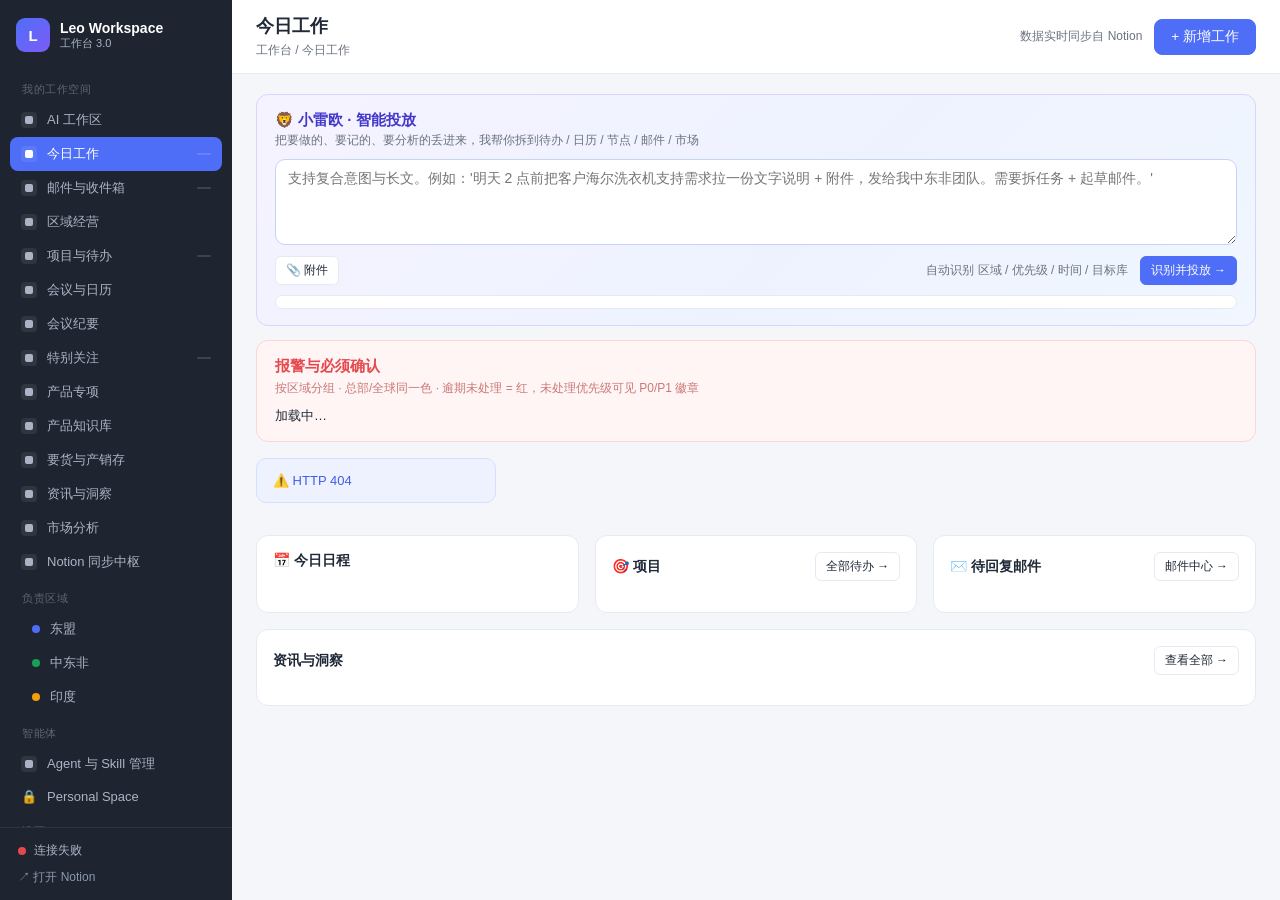
==== index.html @ 158cc1c0 "snapshot 2026-09-16 10:03" ====
<!DOCTYPE html>
<html lang="zh-CN">
<head>
  <meta charset="UTF-8">
  <meta name="viewport" content="width=device-width, initial-scale=1.0, viewport-fit=cover">
  <title>Leo 工作台</title>
  <meta name="theme-color" content="#1e2530">
  <meta name="apple-mobile-web-app-capable" content="yes">
  <meta name="apple-mobile-web-app-status-bar-style" content="black-translucent">
  <meta name="apple-mobile-web-app-title" content="Leo 工作台">
  <link rel="manifest" href="manifest.json">
  <link rel="apple-touch-icon" href="icon-192.png">
  <link rel="stylesheet" href="style.css?v=e16a4c7f">
</head>
<body>
  <aside class="sidebar">
    <div class="brand">
      <div class="brand-logo">L</div>
      <div class="brand-text">Leo Workspace<span>工作台 3.0</span></div>
    </div>

    <nav class="nav" id="nav">
      <div class="nav-group">我的工作空间</div>
      <button class="nav-item" data-view="ai"><span class="nav-ico ico-ai"></span>AI 工作区</button>
      <button class="nav-item active" data-view="today"><span class="nav-ico ico-today"></span>今日工作<span class="nav-badge" id="badge-today"></span></button>
      <button class="nav-item" data-view="mail"><span class="nav-ico ico-mail"></span>邮件与收件箱<span class="nav-badge" id="badge-mail"></span></button>
      <button class="nav-item" data-view="regional"><span class="nav-ico ico-region"></span>区域经营</button>
      <button class="nav-item" data-view="projects"><span class="nav-ico ico-project"></span>项目与待办<span class="nav-badge" id="badge-tasks"></span></button>
      <button class="nav-item" data-view="meetings"><span class="nav-ico ico-calendar"></span>会议与日历</button>
      <button class="nav-item" data-view="meeting-notes"><span class="nav-ico ico-notes"></span>会议纪要</button>
      <button class="nav-item" data-view="key-attention"><span class="nav-ico ico-attention"></span>特别关注<span class="nav-badge" id="badge-key-attention"></span></button>
      <button class="nav-item" data-view="product-initiatives"><span class="nav-ico ico-product"></span>产品专项</button>
      <button class="nav-item" data-view="product-knowledge"><span class="nav-ico ico-knowledge"></span>产品知识库</button>
      <button class="nav-item" data-view="inventory"><span class="nav-ico ico-inventory"></span>要货与产销存</button>
      <button class="nav-item" data-view="insights"><span class="nav-ico ico-insight"></span>资讯与洞察</button>
      <button class="nav-item" data-view="market"><span class="nav-ico ico-market"></span>市场分析</button>
      <button class="nav-item" data-view="sync"><span class="nav-ico ico-sync"></span>Notion 同步中枢</button>

      <div class="nav-group">负责区域</div>
      <button class="nav-item sub" data-view="regional" data-region="东盟"><span class="nav-dot dot-asean"></span>东盟</button>
      <button class="nav-item sub" data-view="regional" data-region="中东非"><span class="nav-dot dot-mea"></span>中东非</button>
      <button class="nav-item sub" data-view="regional" data-region="印度"><span class="nav-dot dot-india"></span>印度</button>

      <div class="nav-group">智能体</div>
      <button class="nav-item" data-view="skills"><span class="nav-ico ico-agent"></span>Agent 与 Skill 管理</button>

      <button class="nav-item personal-nav personal-gate" data-view="personal" data-section="__gate__">
        <span class="nav-ico">🔒</span><span class="gate-label">Personal Space</span>
      </button>
      <div id="personal-nav-list" hidden>
        <button class="nav-item personal-nav" data-view="personal" data-section="finance"><span class="nav-ico ico-p"></span>财务状况</button>
        <button class="nav-item personal-nav" data-view="personal" data-section="stocks"><span class="nav-ico ico-p"></span>股票<span class="nav-badge" id="badge-personal-stocks"></span></button>
        <button class="nav-item personal-nav" data-view="personal" data-section="career"><span class="nav-ico ico-p"></span>工作评估</button>
        <button class="nav-item personal-nav" data-view="personal" data-section="reading"><span class="nav-ico ico-p"></span>阅读</button>
        <button class="nav-item personal-nav" data-view="personal" data-section="health"><span class="nav-ico ico-p"></span>健康</button>
        <button class="nav-item personal-nav" data-view="personal" data-section="growth"><span class="nav-ico ico-p"></span>个人提升</button>
      </div>

      <div class="nav-group">设置</div>
      <button class="nav-item" data-view="settings"><span class="nav-ico ico-settings"></span>入口与偏好设置</button>
    </nav>

    <div class="sidebar-footer">
      <div class="conn-status" id="conn-status"><span class="dot"></span><span class="conn-text">检测连接…</span></div>
      <div class="footer-link" id="open-notion">↗ 打开 Notion</div>
    </div>
  </aside>
  <div class="nav-backdrop" id="nav-backdrop"></div>

  <main class="main">
    <header class="topbar">
      <button class="mobile-nav-btn" id="mobile-nav-btn" aria-label="菜单">&#9776;</button>
      <div class="topbar-left">
        <div class="topbar-title" id="view-title">今日工作</div>
        <div class="breadcrumbs" id="breadcrumbs">工作台 / 今日工作</div>
      </div>
      <div class="topbar-actions">
        <span class="sync-hint" id="sync-hint">数据实时同步自 Notion</span>
        <button class="btn btn-primary" id="btn-new" onclick="newWork()">+ 新增工作</button>
      </div>
    </header>

    <section class="content" id="content">
      <!-- AI 工作区 -->
      <div class="view" id="view-ai" hidden>
        <div class="ai-mode-tabs">
          <button class="ai-mode-tab active" id="tab-ai-chat" onclick="setAiMode('chat')">💬 对话问答</button>
          <button class="ai-mode-tab" id="tab-ai-report" onclick="setAiMode('report')">📄 报告生成</button>
        </div>

        <!-- 对话模式 -->
        <div id="ai-chat-panel">
          <div class="ai-chat card">
            <div class="ai-chat-log" id="ai-chat-log">
              <div class="chat-msg bot"><div class="chat-bubble">我是小雷欧 🦁 直接问我问题，比如：<br>· 今天的日程是什么？<br>· 泰国8月完成了多少？<br>· 中东非最近有什么要关注的？</div></div>
            </div>
            <div class="ai-chat-input">
              <input id="ai-chat-text" type="text" placeholder="问点什么…（回车发送）" onkeydown="if(event.key==='Enter')sendChat()">
              <button class="btn btn-primary" id="btn-send-chat" onclick="sendChat()">发送</button>
            </div>
          </div>
        </div>

        <!-- 报告模式（原表单） -->
        <div id="ai-report-panel" hidden>
        <div class="banner banner-ai">
          <strong>告诉 Leo 经营助理，你要完成什么</strong>
          <div class="sub">上传资料、执行分析、生成汇报，并把结论变成下一步工作。</div>
        </div>
        <div class="ai-workspace">
          <div class="ai-form card">
            <div class="form-row">
              <label>任务需求</label>
              <textarea id="ai-prompt" rows="4" placeholder="例如：生成本周周报；按国家整理进展、风险和下周计划；或上传资料并说明分析要求。"></textarea>
            </div>
            <div class="form-row-inline">
              <div class="form-row">
                <label>执行流程 / 自动匹配 Skill</label>
                <select id="ai-skill"><option value="">自动匹配 Skill</option></select>
              </div>
              <div class="form-row">
                <label>给谁看</label>
                <select id="ai-audience">
                  <option value="完整分析">完整分析</option>
                  <option value="领导">给领导看 · 简洁结论</option>
                  <option value="团队">给团队看 · 执行清单</option>
                </select>
              </div>
            </div>
            <div class="form-row-inline">
              <div class="form-row">
                <label>报告周期 / 项目范围</label>
                <input id="ai-scope" type="text" placeholder="如：东盟 / 中东非 / 印度 / 全球">
              </div>
              <div class="form-row">
                <label>时间周期</label>
                <select id="ai-period">
                  <option value="本周">本周</option>
                  <option value="本月">本月</option>
                  <option value="本季度">本季度</option>
                  <option value="2026年">2026年</option>
                </select>
              </div>
            </div>
            <div class="form-row">
              <label>本次附件（可选；模型服务将读取所选文件）</label>
              <div class="file-box" id="ai-attachments">
                <input type="file" id="ai-file" multiple hidden onchange="onAiFiles(this)">
                <button class="btn btn-sm" onclick="document.getElementById('ai-file').click()">+ 上传资料</button>
                <span class="file-list" id="ai-file-list"></span>
              </div>
            </div>
            <div class="form-row" style="text-align:right">
              <button class="btn btn-primary" id="btn-run-ai" onclick="runAi()">开始执行 →</button>
            </div>
          </div>
          <div class="ai-result card" id="ai-result" hidden>
            <div class="card-head"><h3>执行结果</h3><button class="btn btn-sm" onclick="saveAiResult()">保存到 Notion</button></div>
            <div class="markdown" id="ai-result-body"></div>
          </div>
        </div>
        <div class="card">
          <div class="card-head"><h3>执行记录</h3></div>
          <div id="ai-records"></div>
        </div>
        </div><!-- /ai-report-panel -->
      </div>

      <!-- 今日工作 -->
      <div class="view" id="view-today" hidden>
        <!-- 顶部常驻 AI 投料区 -->
        <div class="intake-hero card" id="intake-hero">
          <div class="intake-hero-head">
            <div class="intake-hero-title">🦁 小雷欧 · 智能投放</div>
            <div class="intake-hero-sub">把要做的、要记的、要分析的丢进来，我帮你拆到待办 / 日历 / 节点 / 邮件 / 市场</div>
          </div>
          <textarea id="intake-hero-text" rows="4" placeholder="支持复合意图与长文。例如：'明天 2 点前把客户海尔洗衣机支持需求拉一份文字说明 + 附件，发给我中东非团队。需要拆任务 + 起草邮件。'" oninput="autoresizeIntake(this)"></textarea>
          <div class="intake-hero-bar">
            <div class="intake-hero-files">
              <input type="file" id="intake-hero-file" multiple hidden onchange="onIntakeFiles(this)">
              <button class="btn btn-sm" onclick="document.getElementById('intake-hero-file').click()">📎 附件</button>
              <span class="file-list" id="intake-hero-filelist"></span>
            </div>
            <div class="intake-hero-actions">
              <span class="intake-hero-hint" id="intake-hero-hint">自动识别 区域 / 优先级 / 时间 / 目标库</span>
              <button class="btn btn-primary btn-sm" id="intake-hero-submit" type="button" onclick="submitIntakeHero()">识别并投放 →</button>
            </div>
          </div>
          <div class="task-parse-preview" id="intake-hero-preview"></div>
        </div>

        <div class="asean-alert-card" id="today-asean-alert" hidden>
          <div class="asean-alert-head">
            <h3>🌏 东盟项目 · 该关注了</h3>
            <button class="btn btn-sm" onclick="switchView('projects'); setTimeout(()=>{ const el=document.querySelector('.asean-inline'); if(el) el.scrollIntoView({behavior:'smooth',block:'start'}); }, 500)">查看全部 →</button>
          </div>
          <div class="asean-alert-sub" id="today-asean-alert-sub"></div>
          <div class="asean-alert-body" id="today-asean-alert-body"></div>
        </div>

        <div class="alarm-card" id="today-alarm">
          <div class="alarm-title">报警与必须确认</div>
          <div class="alarm-sub">按区域分组 · 总部/全球同一色 · 逾期未处理 = 红，未处理优先级可见 P0/P1 徽章</div>
          <div class="alarm-body" id="alarm-body">加载中…</div>
        </div>
        <div class="summary-grid" id="today-stats"></div>

        <!-- 今日工作：卡片式三列模块 -->
        <div class="today-modules">
          <!-- 左：今日日程 -->
          <div class="card today-col today-col-schedule">
            <div class="card-head">
              <h3>📅 今日日程</h3>
              <span class="today-col-sub" id="today-agenda-source"></span>
            </div>
            <div class="today-col-date" id="today-agenda-date"></div>
            <div id="today-schedule"></div>
          </div>

          <!-- 中：项目 -->
          <div class="card today-col today-col-project">
            <div class="card-head">
              <h3>🎯 项目</h3>
              <button class="btn btn-sm" onclick="switchView('projects')">全部待办 →</button>
            </div>
            <div id="today-project"></div>
          </div>

          <!-- 右：邮件 -->
          <div class="card today-col today-col-mail">
            <div class="card-head">
              <h3>✉️ 待回复邮件</h3>
              <button class="btn btn-sm" onclick="switchView('mail')">邮件中心 →</button>
            </div>
            <div class="today-col-sub" id="today-mail-meta"></div>
            <div id="today-mail"></div>
          </div>
        </div>

        <div class="card">
          <div class="card-head"><h3>资讯与洞察</h3><button class="btn btn-sm" onclick="switchView('insights')">查看全部 →</button></div>
          <div class="insight-grid" id="today-insights"></div>
        </div>
      </div>

      <!-- 邮件情报中心 -->
      <div class="view" id="view-mail" hidden>
        <div class="intel-toolbar">
          <div>
            <h3>邮件情报中心</h3>
            <div class="intel-meta" id="intel-meta">按你的分类体系提炼关键邮件：领导关注 · 待办 · 草拟回复 · 经营透视 · 区域动态 · 会议待办</div>
          </div>
          <div class="intel-actions">
            <button class="btn btn-sm" id="btn-raw-mail" onclick="toggleRawMail()">查看原始邮件</button>
            <button class="btn btn-primary btn-sm" id="btn-gen-intel" onclick="generateIntel()">生成情报</button>
          </div>
        </div>

        <div id="intel-content"></div>

        <!-- 原始邮件（默认隐藏，用于钻取） -->
        <div class="mail-layout hidden" id="mail-raw">
          <div class="mail-sidebar card">
            <div class="card-head"><h3>文件夹</h3><button class="btn btn-sm" onclick="loadMailFolders()">刷新</button></div>
            <div class="mail-folders" id="mail-folders">加载中…</div>
          </div>
          <div class="mail-main">
            <div class="card">
              <div class="card-head">
                <h3 id="mail-list-title">邮件列表</h3>
                <div class="mail-search"><input id="mail-search" type="text" placeholder="搜索邮件主题 / 发件人" onkeydown="if(event.key==='Enter')searchMail()"><button class="btn btn-sm" onclick="searchMail()">搜索</button></div>
              </div>
              <div id="mail-list"></div>
            </div>
          </div>
        </div>
        <div class="modal-mask hidden" id="mail-modal" onclick="if(event.target===this)closeMailModal()">
          <div class="modal modal-wide" onclick="event.stopPropagation()">
            <div class="modal-head"><div class="modal-title" id="mail-modal-title">邮件详情</div><button class="modal-close" onclick="closeMailModal()">×</button></div>
            <div class="modal-body" id="mail-modal-body"></div>
          </div>
        </div>
      </div>

      <!-- 区域经营 -->
      <div class="view" id="view-regional" hidden>
        <div class="banner">经营结果 → 重点项目（含节点）→ 待办：先看结果，再看事。</div>
        <div class="region-tabs" id="region-tabs"></div>
        <div class="summary-grid" id="region-stats"></div>
        <div class="card">
          <div class="card-head"><h3>重点项目</h3><span class="intel-meta">P0/P1/项目类型 · 逾期自动标红</span></div>
          <div id="region-projects"></div>
        </div>
        <div class="dashboard-row">
          <div class="card flex-1">
            <div class="card-head"><h3>其他待办</h3></div>
            <div id="region-todos"></div>
          </div>
          <div class="card flex-1">
            <div class="card-head"><h3>经营数据明细</h3></div>
            <div id="region-metrics-detail"></div>
          </div>
        </div>
      </div>

      <!-- 东盟项目进度（已并入「项目与待办」，保留容器仅供兼容，导航不再暴露） -->
      <div class="view" id="view-asean" hidden></div>

      <!-- 项目与待办 -->
      <div class="view" id="view-projects" hidden>
        <div class="filters" id="filters-tasks"></div>
        <div class="task-toolbar">
          <div class="task-stats" id="task-stats"></div>
          <div class="task-toolbar-btns">
            <button class="btn btn-primary btn-sm" onclick="switchView('today'); setTimeout(()=>{ const t=document.getElementById('intake-hero-text'); if(t){ t.focus(); t.scrollIntoView({behavior:'smooth',block:'center'}); } }, 60)">📥 智能投放</button>
            <button class="btn btn-sm" onclick="openTaskParse()">＋ 智能拆解待办</button>
            <button class="btn btn-sm" onclick="openMilestoneParse()">＋ 智能拆解节点</button>
            <button class="btn btn-sm" onclick="openCreateTasks()">＋ 新建待办</button>
          </div>
        </div>
        <div class="task-section-label">🌐 全球 · 运营中心基础事务（按状态）</div>
        <div class="task-card-grid" id="task-global-grid"></div>
        <div class="task-section-label">区域 · 待办清单 + 项目节点</div>
        <div class="task-region-list" id="task-region-list"></div>

        <!-- 东盟项目进度（并入本页）：项目 → 国家 → 进展 -->
        <div class="task-section-label">🌊 东盟大区 · 项目进度（按项目 → 国家 → 进展）</div>
        <div class="asean-inline" id="asean-inline">
          <div class="asean-inline-stats" id="asean-inline-stats"></div>
          <div id="asean-inline-body"></div>
        </div>

        <div class="empty" id="empty-tasks" hidden>暂无数据</div>
      </div>

      <!-- 会议与日历 -->
      <div class="view" id="view-meetings" hidden>
        <div class="cal-col">
          <div class="cal-col-head">
            <div class="cal-col-title"><span class="cal-col-ico">🗓️</span>日程</div>
            <div class="cal-col-sub">日程与会议 · 按日期排列</div>
            <button class="cal-add-btn" data-add-type="schedule" type="button">＋ 新增</button>
          </div>
          <div id="meetings-list"></div>
        </div>
      </div>

      <!-- 会议纪要 -->
      <div class="view" id="view-meeting-notes" hidden>
        <div class="notes-layout">
          <aside class="notes-side">
            <div class="notes-side-title">筛选</div>
            <div class="notes-side-group">
              <div class="notes-side-label">区域</div>
              <button class="notes-chip active" data-filter-region="all" type="button">全部</button>
              <button class="notes-chip" data-filter-region="东盟" type="button">东盟</button>
              <button class="notes-chip" data-filter-region="中东非" type="button">中东非</button>
              <button class="notes-chip" data-filter-region="印度" type="button">印度</button>
              <button class="notes-chip" data-filter-region="全球" type="button">全球</button>
            </div>
            <div class="notes-side-group">
              <div class="notes-side-label">状态</div>
              <button class="notes-chip active" data-filter-status="all" type="button">全部</button>
              <button class="notes-chip" data-filter-status="待跟进" type="button">待跟进</button>
              <button class="notes-chip" data-filter-status="进行中" type="button">进行中</button>
              <button class="notes-chip" data-filter-status="已闭环" type="button">已闭环</button>
            </div>
            <div class="notes-side-tip">
              <div class="notes-side-tip-title">怎么录入</div>
              <div class="notes-side-tip-body">跟小雷欧说一句，例如："把刚才跟海信的会议总结一下，写进会议纪要库"。</div>
              <a class="notes-side-link" id="meeting-notes-notion-side" target="_blank" rel="noreferrer">打开 Notion 库 ↗</a>
            </div>
          </aside>
          <div class="notes-main">
            <div class="notes-header">
              <div class="notes-header-title">会议纪要 · Word 式长文 + 关键决策</div>
              <a class="notes-header-link" id="meeting-notes-notion" target="_blank" rel="noreferrer">打开 Notion ↗</a>
            </div>
            <!-- 会议素材投放箱：文字 / 图片 / 附件 → 自动拆出待办 -->
            <div class="mn-intake card" id="mn-intake">
              <div class="mn-intake-head">
                <div class="mn-intake-title">📥 会议素材投放箱</div>
                <div class="mn-intake-sub">把会议文字、图片、附件丢进来，自动拆成待办 → 同步写进「项目与待办」</div>
              </div>
              <textarea id="mn-text" rows="4" placeholder="把会议纪要/聊天记录/邮件正文粘进来，或直接点下面按钮加图片和附件…"></textarea>
              <div class="mn-drop" id="mn-drop">
                <input type="file" id="mn-file" multiple hidden onchange="onMnFiles(this)">
                <input type="file" id="mn-img" accept="image/*" multiple hidden onchange="onMnFiles(this)">
                <button class="btn btn-sm" type="button" onclick="document.getElementById('mn-file').click()">📎 加附件</button>
                <button class="btn btn-sm" type="button" onclick="document.getElementById('mn-img').click()">🖼 加图片</button>
                <span class="file-list" id="mn-filelist"></span>
                <span class="mn-intake-hint" id="mn-hint">支持文字 / 图片 / 附件混合投放，自动拆分待办</span>
              </div>
              <div class="mn-intake-bar">
                <input type="text" id="mn-title" placeholder="会议主题（可选，会自动识别）" />
                <button class="btn btn-primary btn-sm" id="mn-submit" type="button" onclick="submitMnIntake()">拆解并落库 →</button>
              </div>
              <div class="task-parse-preview" id="mn-preview"></div>
            </div>

            <div class="notes-meta-bar"><span id="meeting-notes-count">0</span> 条记录</div>
            <div id="meeting-notes-list" class="notes-list"></div>
          </div>
        </div>
      </div>

      <!-- 特别关注 -->
      <div class="view" id="view-key-attention" hidden>
        <div class="notes-layout">
          <aside class="notes-side">
            <div class="notes-side-title">筛选</div>
            <div class="notes-side-group">
              <div class="notes-side-label">状态</div>
              <button class="notes-chip active" data-ka-filter-status="all" type="button">全部</button>
              <button class="notes-chip" data-ka-filter-status="待决策" type="button">待决策</button>
              <button class="notes-chip" data-ka-filter-status="跟进中" type="button">跟进中</button>
              <button class="notes-chip" data-ka-filter-status="已闭环" type="button">已闭环</button>
            </div>
            <div class="notes-side-group">
              <div class="notes-side-label">来源</div>
              <button class="notes-chip active" data-ka-filter-source="all" type="button">全部</button>
              <button class="notes-chip" data-ka-filter-source="大领导" type="button">大领导</button>
              <button class="notes-chip" data-ka-filter-source="总部" type="button">总部</button>
              <button class="notes-chip" data-ka-filter-source="客户" type="button">客户</button>
            </div>
            <div class="notes-side-tip">
              <div class="notes-side-tip-title">怎么录入</div>
              <div class="notes-side-tip-body">大领导邮件、关键结论、待决策事项。跟小雷欧说"这个要特别关注"。</div>
              <a class="notes-side-link" id="key-attention-notion-side" target="_blank" rel="noreferrer">打开 Notion 库 ↗</a>
            </div>
          </aside>
          <div class="notes-main">
            <div class="notes-header">
              <div class="notes-header-title">特别关注 · 重要结论 + 指示</div>
              <a class="notes-header-link" id="key-attention-notion" target="_blank" rel="noreferrer">打开 Notion ↗</a>
            </div>
            <div class="notes-meta-bar"><span id="key-attention-count">0</span> 条记录</div>
            <div id="key-attention-list" class="notes-list"></div>
          </div>
        </div>
      </div>

      <!-- 产品专项 -->
      <div class="view" id="view-product-initiatives" hidden>
        <div class="notes-layout">
          <aside class="notes-side">
            <div class="notes-side-title">筛选</div>
            <div class="notes-side-group">
              <div class="notes-side-label">区域</div>
              <button class="notes-chip active" data-pi-filter-region="all" type="button">全部</button>
              <button class="notes-chip" data-pi-filter-region="东盟" type="button">东盟</button>
              <button class="notes-chip" data-pi-filter-region="中东非" type="button">中东非</button>
              <button class="notes-chip" data-pi-filter-region="印度" type="button">印度</button>
              <button class="notes-chip" data-pi-filter-region="全球" type="button">全球</button>
            </div>
            <div class="notes-side-group">
              <div class="notes-side-label">状态</div>
              <button class="notes-chip active" data-pi-filter-status="all" type="button">全部</button>
              <button class="notes-chip" data-pi-filter-status="待跟进" type="button">待跟进</button>
              <button class="notes-chip" data-pi-filter-status="进行中" type="button">进行中</button>
              <button class="notes-chip" data-pi-filter-status="已闭环" type="button">已闭环</button>
            </div>
            <div class="notes-side-tip">
              <div class="notes-side-tip-title">怎么录入</div>
              <div class="notes-side-tip-body">产品议题、结论、Owner、Deadline 落到这里。</div>
              <a class="notes-side-link" id="product-initiatives-notion-side" target="_blank" rel="noreferrer">打开 Notion 库 ↗</a>
            </div>
          </aside>
          <div class="notes-main">
            <div class="notes-header">
              <div class="notes-header-title">产品专项 · 议题 + 结论 + 跟进</div>
              <a class="notes-header-link" id="product-initiatives-notion" target="_blank" rel="noreferrer">打开 Notion ↗</a>
            </div>
            <div class="notes-meta-bar"><span id="product-initiatives-count">0</span> 条记录</div>
            <div id="product-initiatives-list" class="notes-list"></div>
          </div>
        </div>
      </div>

      <!-- 产品知识库 -->
      <div class="view" id="view-product-knowledge" hidden>
        <div class="notes-layout">
          <aside class="notes-side">
            <div class="notes-side-title">筛选</div>
            <div class="notes-side-group">
              <div class="notes-side-label">品类</div>
              <button class="notes-chip active" data-pk-filter-cat="all" type="button">全部</button>
              <button class="notes-chip" data-pk-filter-cat="洗衣机" type="button">洗衣机</button>
              <button class="notes-chip" data-pk-filter-cat="干衣机" type="button">干衣机</button>
              <button class="notes-chip" data-pk-filter-cat="洗烘一体" type="button">洗烘一体</button>
              <button class="notes-chip" data-pk-filter-cat="其他" type="button">其他</button>
            </div>
            <div class="notes-side-tip">
              <div class="notes-side-tip-title">怎么录入</div>
              <div class="notes-side-tip-body">产品知识点、亮点、参数、对比。跟小雷欧说"把 XXX 记进产品知识库"。</div>
              <a class="notes-side-link" id="product-knowledge-notion-side" target="_blank" rel="noreferrer">打开 Notion 库 ↗</a>
            </div>
          </aside>
          <div class="notes-main">
            <div class="notes-header">
              <div class="notes-header-title">产品知识库 · 知识点 + 资料</div>
              <a class="notes-header-link" id="product-knowledge-notion" target="_blank" rel="noreferrer">打开 Notion ↗</a>
            </div>
            <div class="notes-meta-bar"><span id="product-knowledge-count">0</span> 条记录</div>
            <div id="product-knowledge-list" class="notes-list"></div>
          </div>
        </div>
      </div>

      <!-- 项目待办：智能拆解 弹层 -->
      <div class="cal-modal" id="task-parse-modal" hidden>
        <div class="cal-modal-mask" data-task-close></div>
        <div class="cal-modal-box cal-modal-box-wide">
          <div class="cal-modal-head">
            <div class="cal-modal-title">智能拆解 · 写入待办</div>
            <button class="cal-modal-x" data-task-close type="button">✕</button>
          </div>
          <div class="cal-form">
            <div class="cal-quick">
              <textarea id="task-parse-text" rows="5" placeholder="贴一段话或项目进展，我会自动拆解成待办并识别优先级、区域、截止日期。例如：

中东非150万领导版PPT下周三前要出，P0紧急；东盟要货数据口径今天锁定；印度渠道库存盘点本周完成"></textarea>
              <div class="cal-quick-hint" id="task-parse-hint">支持用 换行 / 分号 / 句号 分隔多条；自动识别 东盟·中东非·印度·全球 和 紧急/重要/P0-P2/日期</div>
            </div>
            <div class="task-parse-preview" id="task-parse-preview"></div>
            <div class="cal-field-row" style="justify-content:flex-end">
              <button class="btn btn-sm" data-task-close type="button">取消</button>
              <button class="btn btn-primary btn-sm" id="task-parse-submit" type="button">写入 Notion ✓</button>
            </div>
            <div class="cal-quick-hint" id="task-parse-msg"></div>
          </div>
        </div>
      </div>

      <!-- 项目节点：智能拆解 弹层 -->
      <div class="cal-modal" id="milestone-parse-modal" hidden>
        <div class="cal-modal-mask" data-milestone-close></div>
        <div class="cal-modal-box cal-modal-box-wide">
          <div class="cal-modal-head">
            <div class="cal-modal-title">智能拆解 · 写入项目节点</div>
            <button class="cal-modal-x" data-milestone-close type="button">✕</button>
          </div>
          <div class="cal-form">
            <div class="cal-quick">
              <textarea id="milestone-parse-text" rows="6" placeholder="贴一段项目进展或节点描述，例如：

中东非150万领导版PPT：立项已完成，下次关键节点是9月20日PPT初稿评审，负责人Leo；东盟洗衣机印度渠道：立项中，下周完成渠道决策，9月25日交付截止；印度Q3预测更新：立项中，等待任总确认"></textarea>
              <div class="cal-quick-hint" id="milestone-parse-hint">识别：节点名、状态（立项中/进行中/节点达成/交付完成/搁置）、优先级、区域、负责人、关键日期、卡点</div>
            </div>
            <div class="task-parse-preview" id="milestone-parse-preview"></div>
            <div class="cal-field-row" style="justify-content:flex-end">
              <button class="btn btn-sm" data-milestone-close type="button">取消</button>
              <button class="btn btn-primary btn-sm" id="milestone-parse-submit" type="button">写入项目节点库 ✓</button>
            </div>
            <div class="cal-quick-hint" id="milestone-parse-msg"></div>
          </div>
        </div>
      </div>

      <!-- 智能投放：多目标复合投料 弹层 -->
      <div class="cal-modal" id="intake-modal" hidden>
        <div class="cal-modal-mask" data-intake-close></div>
        <div class="cal-modal-box cal-modal-box-wide">
          <div class="cal-modal-head">
            <div class="cal-modal-title">📥 智能投放 · 自动拆解到待办 / 日历 / 节点</div>
            <button class="cal-modal-x" data-intake-close type="button">✕</button>
          </div>
          <div class="cal-form">
            <div class="cal-quick">
              <textarea id="intake-text" rows="5" placeholder="贴一段话，AI 自动识别目标。支持复合意图：&#10;&#10;例如：提醒我明天下2:00 test，待办+日历&#10;例如：下周三前出中东非PPT P0&#10;例如：A项目下周一立项评审，节点"></textarea>
              <div class="cal-quick-hint" id="intake-hint">自动识别 区域 / 优先级 / 截止日期 / 目标库（待办、日历、节点、邮件、市场）。可一句多目标，如「待办+日历」。</div>
              <div class="intake-hero-files" style="margin-top:8px">
                <input type="file" id="intake-file" multiple hidden onchange="onIntakeFiles(this)">
                <button class="btn btn-sm" onclick="document.getElementById('intake-file').click()">📎 附件</button>
                <span class="file-list" id="intake-filelist"></span>
              </div>
            </div>
            <div class="task-parse-preview" id="intake-preview"></div>
            <div class="cal-field-row" style="justify-content:flex-end">
              <button class="btn btn-sm" data-intake-close type="button">取消</button>
              <button class="btn btn-primary btn-sm" id="intake-submit" type="button">确认落库 ✓</button>
            </div>
            <div class="cal-quick-hint" id="intake-msg"></div>
          </div>
        </div>
      </div>

      <!-- 东盟项目：手写备注弹窗 -->
      <div class="cal-modal" id="asean-note-modal" hidden>
        <div class="cal-modal-mask" onclick="closeAseanNote()"></div>
        <div class="cal-modal-box">
          <div class="cal-modal-head">
            <div class="cal-modal-title">✎ 项目备注</div>
            <button class="cal-modal-x" type="button" onclick="closeAseanNote()">✕</button>
          </div>
          <div class="cal-form">
            <div class="cal-quick">
              <div style="font-size:12px;color:var(--text-sub)">项目：<b id="asean-note-title" style="color:var(--text-1)"></b></div>
            </div>
            <label class="cal-field">
              <span class="cal-label">我的备注</span>
              <textarea id="asean-note-text" rows="5" placeholder="现场情况、客户反馈、待协调事项…（只存在本地，不动飞书源数据）"></textarea>
            </label>
            <div class="cal-form-foot">
              <button class="cal-cancel" type="button" onclick="closeAseanNote()">取消</button>
              <button class="cal-submit" type="button" onclick="saveAseanNote()">保存备注 ✓</button>
            </div>
            <div class="cal-form-msg" id="asean-note-msg"></div>
          </div>
        </div>
      </div>

      <!-- 新增日程/会议 弹层 -->
      <div class="cal-modal" id="cal-modal" hidden>
        <div class="cal-modal-mask" data-cal-close></div>
        <div class="cal-modal-box">
          <div class="cal-modal-head">
            <div class="cal-modal-title" id="cal-modal-title">新增日程</div>
            <button class="cal-modal-x" data-cal-close type="button">✕</button>
          </div>
          <div class="cal-form">
            <div class="cal-quick">
              <textarea id="cal-f-quick" rows="2" placeholder="一句话快记：例如「明天下午3点和东盟团队开沟通会，线上」—— 自动识别时间、地点，回车即可保存"></textarea>
              <div class="cal-quick-hint" id="cal-quick-hint"></div>
            </div>
            <label class="cal-field">
              <span class="cal-label">标题 <i>*</i></span>
              <input type="text" id="cal-f-title" placeholder="例如：健身 / 与东盟沟通会" />
            </label>
            <label class="cal-field">
              <span class="cal-label">类型</span>
              <div class="cal-seg" id="cal-f-kind">
                <button type="button" class="cal-seg-item" data-kind="timed">定时</button>
                <button type="button" class="cal-seg-item" data-kind="allday">全天</button>
              </div>
            </label>
            <div class="cal-field-row">
              <label class="cal-field">
                <span class="cal-label">日期</span>
                <input type="date" id="cal-f-date" />
              </label>
              <label class="cal-field cal-time-field">
                <span class="cal-label">时间</span>
                <input type="time" id="cal-f-time" />
              </label>
              <label class="cal-field cal-time-field">
                <span class="cal-label">结束</span>
                <input type="time" id="cal-f-endtime" />
              </label>
            </div>
            <label class="cal-field">
              <span class="cal-label">地点（可选）</span>
              <input type="text" id="cal-f-location" placeholder="例如：线上 / 3楼会议室" />
            </label>
            <label class="cal-field" id="cal-f-meet-wrap" hidden>
              <span class="cal-label">会议链接（可选）</span>
              <input type="text" id="cal-f-meet" placeholder="粘贴 zoom / 腾讯会议 链接" />
            </label>
            <label class="cal-field">
              <span class="cal-label">备注（可选）</span>
              <input type="text" id="cal-f-desc" placeholder="补充说明" />
            </label>
            <div class="cal-form-foot">
              <button class="cal-cancel" data-cal-close type="button">取消</button>
              <button class="cal-submit" id="cal-f-submit" type="button">保存到 Google & Notion</button>
            </div>
            <div class="cal-form-msg" id="cal-f-msg"></div>
          </div>
        </div>
      </div>

      <!-- 今日日程：会议纪要草稿框 -->
      <div class="cal-modal" id="note-modal" hidden>
        <div class="cal-modal-mask" data-note-close></div>
        <div class="cal-modal-box cal-modal-box-wide">
          <div class="cal-modal-head">
            <div class="cal-modal-title">📝 写这场会议的纪要</div>
            <button class="cal-modal-x" data-note-close type="button">✕</button>
          </div>
          <div class="cal-form">
            <div class="cal-quick" style="margin-bottom:10px">
              <div style="font-size:12px;color:var(--text-sub)">会议：<b id="note-f-title" style="color:var(--text-1)"></b></div>
              <div style="font-size:12px;color:var(--text-sub);margin-top:2px">日期：<span id="note-f-date"></span></div>
            </div>
            <label class="cal-field">
              <span class="cal-label">会议主题</span>
              <input type="text" id="note-f-theme" placeholder="一句话主题" />
            </label>
            <div class="cal-field-row">
              <label class="cal-field">
                <span class="cal-label">日期</span>
                <input type="date" id="note-f-date2" />
              </label>
              <label class="cal-field">
                <span class="cal-label">区域</span>
                <select id="note-f-region">
                  <option value="">-</option>
                  <option value="东盟">东盟</option>
                  <option value="中东非">中东非</option>
                  <option value="印度">印度</option>
                  <option value="全球">全球</option>
                </select>
              </label>
              <label class="cal-field">
                <span class="cal-label">状态</span>
                <select id="note-f-status">
                  <option value="待跟进">待跟进</option>
                  <option value="进行中" selected>进行中</option>
                  <option value="已闭环">已闭环</option>
                </select>
              </label>
            </div>
            <label class="cal-field">
              <span class="cal-label">参与人</span>
              <input type="text" id="note-f-participants" placeholder="用逗号分隔" />
            </label>
            <label class="cal-field">
              <span class="cal-label">总结（多段）</span>
              <textarea id="note-f-summary" rows="4" placeholder="Word 式长文：背景 / 主要讨论 / 决策逻辑 等"></textarea>
            </label>
            <label class="cal-field">
              <span class="cal-label">关键决策 / 结论（逐条）</span>
              <div id="note-f-concl-list"></div>
              <button class="btn btn-sm" id="note-f-add-concl" type="button" style="margin-top:6px">+ 加一条</button>
            </label>
            <label class="cal-field">
              <span class="cal-label">下一步</span>
              <input type="text" id="note-f-next" />
            </label>
            <div class="cal-form-foot">
              <button class="cal-cancel" data-note-close type="button">取消</button>
              <button class="cal-submit" id="note-f-submit" type="button">保存到会议纪要 ✓</button>
            </div>
            <div class="cal-form-msg" id="note-f-msg"></div>
          </div>
        </div>
      </div>

      <!-- 要货与产销存 -->
      <div class="view" id="view-inventory" hidden>
        <div class="summary-grid" id="inventory-stats"></div>
        <div class="filters" id="filters-inventory"></div>
        <div class="table-wrap"><table class="data-table" id="table-inventory"><thead></thead><tbody></tbody></table><div class="empty" id="empty-inventory" hidden>暂无数据，请导入 CSV/Excel。</div></div>
      </div>

      <!-- 资讯与洞察 -->
      <div class="view" id="view-insights" hidden>
        <div class="banner">资讯来自 Notion 快照（你的自动化汇聚），AI 透视给出关注点与行动建议。点击资讯可「转为跟进」。</div>
        <div class="insight-grid" id="insights-list"></div>
      </div>

      <!-- 市场分析（大区 → 点位/国家） -->
      <div class="view" id="view-market" hidden>
        <div class="banner">市场分析：选择大区（东盟 / 中东非…），再从下方点位进入具体国家/办事处档案。各国数据陆续接入中，数据源会标注（GfK / 欧睿 / 出口数据等）。</div>
        <div class="region-tabs" id="market-region-tabs"></div>
        <div class="market-slot-nav" id="market-slot-nav" hidden></div>
        <div class="market-countries" id="market-countries"></div>
        <div class="empty" id="market-empty" hidden>该大区暂无点位档案。市场数据接入后会自动出现。</div>
      </div>

      <!-- Notion 同步中枢 -->
      <div class="view" id="view-sync" hidden>
        <div class="dashboard-row">
          <div class="card flex-1">
            <div class="card-head"><h3>数据连接</h3></div>
            <div id="sync-connections"></div>
          </div>
          <div class="card flex-1">
            <div class="card-head"><h3>同步边界</h3></div>
            <div class="sync-rules">
              <p>任务、项目、会议记录、市场反馈和风险都写入统一待办；原始附件留在私有工作区。</p>
              <p>邮件只提供建议和草稿，不直接发送；Google Calendar 需单独授权。</p>
            </div>
          </div>
        </div>
        <div class="card">
          <div class="card-head"><h3>等待写回与冲突</h3></div>
          <div id="sync-conflicts" class="empty">当前没有同步冲突</div>
        </div>
      </div>

      <!-- Agent 与 Skill 管理 -->
      <div class="view" id="view-skills" hidden>
        <div class="dashboard-row">
          <div class="card flex-2">
            <div class="card-head"><h3>我的工作偏好与业务口径</h3><button class="btn btn-sm" onclick="openSkillForm()">+ 新建 Skill</button></div>
            <div id="skill-list"></div>
          </div>
          <div class="card flex-1" id="skill-form-card" hidden>
            <div class="card-head"><h3>新建 Skill</h3></div>
            <div class="form-row"><label>Skill 名称</label><input id="skill-name" type="text" placeholder="如：周报生成"></div>
            <div class="form-row"><label>触发词 / 调用命令</label><input id="skill-trigger" type="text" placeholder="如：/周报"></div>
            <div class="form-row"><label>规则与指令（Markdown）</label><textarea id="skill-body" rows="8" placeholder="# 角色&#10;你是 Leo 的经营助理...&#10;&#10;## 输出要求&#10;..."></textarea></div>
            <div class="form-row"><button class="btn btn-primary" onclick="saveSkill()">保存 Skill</button></div>
          </div>
          <div class="card flex-1" id="skill-detail-card" hidden>
            <div class="card-head"><h3 id="skill-detail-title">Skill 详情</h3><button class="btn btn-sm" onclick="closeSkillDetail()">关闭</button></div>
            <div id="skill-detail-body"></div>
          </div>
        </div>
      </div>

      <!-- 入口与偏好设置 -->
      <div class="view" id="view-settings" hidden>
        <div class="card" style="max-width:560px">
          <div class="card-head"><h3>访问与安全</h3></div>
          <div class="form-row"><label>访问密钥</label><input id="settings-key" type="password" placeholder="当前密钥已隐藏"></div>
          <div class="form-row"><button class="btn btn-primary" onclick="saveSettings()">保存密钥</button></div>
          <div class="form-row" style="margin-top:12px"><label>Notion Token</label><input type="text" value="已配置" disabled></div>
          <div class="form-row"><label>Graph Mail Token</label><input type="text" value="已配置" disabled></div>
        </div>
      </div>

      <!-- 汇总分析（原） -->
      <div class="view" id="view-summary" hidden>
        <div class="summary-grid" id="summary-grid"></div>
        <div class="chart-panel"><h3>区域 × 指标 分布</h3><div id="chart-box"></div></div>
      </div>

      <!-- 个人空间（二级密码） -->
      <div class="view" id="view-personal" hidden>
        <div class="personal-topbar">
          <div>
            <div class="view-subtitle" id="personal-view-subtitle">Personal Space</div>
            <div class="intel-meta">界面直连展示各板块数据（财务/股票…）· 点「去 Notion」看明细 · 切走自动锁定</div>
          </div>
          <div class="personal-actions">
            <span id="personal-lock-state" class="personal-lock-badge"></span>
            <button class="btn btn-sm" id="btn-personal-refresh" onclick="loadPersonalCurrent()">刷新</button>
            <button class="btn btn-sm" id="btn-personal-lock" onclick="personalLock()">🔒 锁定</button>
          </div>
        </div>

        <!-- LIFE Dashboard 直达（顶部） -->
        <a id="personal-dashboard-link" class="life-dash-card" href="#" target="_blank" rel="noopener" hidden>
          <div class="life-dash-ico">🦁</div>
          <div class="life-dash-text">
            <div class="life-dash-title">Leo's LIFE Dashboard</div>
            <div class="life-dash-sub">在 Notion 打开统一 dashboard（财务/股票/工作评估/阅读/健康/个人提升）</div>
          </div>
          <div class="life-dash-go">↗</div>
        </a>

        <!-- 6 个板块 tab 选择器（点选后工作台内展示数据） -->
        <div class="psec-bar" id="personal-sections"></div>

        <div id="personal-content">
          <div class="empty">点击上方板块，在工作台内查看该板块数据。</div>
        </div>
      </div>
    </section>
  </main>

  <!-- 新建/编辑弹窗 -->
  <div class="modal-mask" id="modal" hidden>
    <div class="modal">
      <div class="modal-head"><div class="modal-title" id="modal-title">新建</div><button class="modal-close" onclick="closeModal()">×</button></div>
      <div class="modal-body" id="modal-body"></div>
      <div class="modal-foot">
        <button class="btn" onclick="closeModal()">取消</button>
        <button class="btn btn-primary" onclick="submitModal()">保存</button>
      </div>
    </div>
  </div>

  <!-- 登录门（工作台主密钥 + 个人空间二级密码合并为一个门，只输入一次） -->
  <div class="modal-mask hidden" id="login-mask" data-mask-scope="gate">
    <div class="modal" style="width:380px">
      <div class="modal-head">
        <div class="modal-title" id="login-title">🔒 输入访问密钥</div>
        <button class="modal-close" id="login-close" type="button" title="关闭" aria-label="关闭">×</button>
      </div>
      <div class="modal-body">
        <div class="form-row">
          <label id="login-label">访问密钥</label>
          <input type="password" id="login-key" placeholder="请输入工作台访问密钥" autocomplete="current-password"
                 onkeydown="if(event.key==='Enter')doLogin();if(event.key==='Escape')closeLogin()">
        </div>
        <div class="intel-meta" id="login-hint" style="display:none"></div>
        <div id="login-error" class="gate-error" role="alert"></div>
      </div>
      <div class="modal-foot">
        <button class="btn" id="login-cancel" type="button" onclick="closeLogin()">取消</button>
        <button class="btn btn-primary" id="login-btn" type="button" onclick="doLogin()">进入</button>
      </div>
    </div>
  </div>

  <!-- 个人空间密码设置（首次） -->
  <div class="modal-mask hidden" id="personal-setup-mask" data-mask-scope="gate">
    <div class="modal" style="width:400px">
      <div class="modal-head">
        <div class="modal-title">设置 Personal Space 密码</div>
        <button class="modal-close" type="button" onclick="closePersonalSetup()" title="关闭" aria-label="关闭">×</button>
      </div>
      <div class="modal-body">
        <div class="intel-meta" style="margin-bottom:12px">个人空间单独设一个密码，独立于工作台主密钥。验证一次后本会话内免重复输入。</div>
        <div class="form-row">
          <label>新密码</label>
          <input type="password" id="personal-setup-key" placeholder="至少 4 位" autocomplete="new-password"
                 onkeydown="if(event.key==='Enter')savePersonalSetup();if(event.key==='Escape')closePersonalSetup()">
        </div>
        <div id="personal-setup-error" class="gate-error" role="alert"></div>
      </div>
      <div class="modal-foot">
        <button class="btn" type="button" onclick="closePersonalSetup()">取消</button>
        <button class="btn btn-primary" type="button" onclick="savePersonalSetup()">保存</button>
      </div>
    </div>
  </div>

  <script src="app.js?v=72bde23c"></script>
</body>
</html>
---- style.css ----
:root {
  --sidebar-bg: #1e2530;
  --sidebar-text: #aab4c5;
  --sidebar-active: #ffffff;
  --sidebar-hover: #2a3342;
  --accent: #4f6ef7;
  --accent-soft: #eef2ff;
  --bg: #f4f6fa;
  --card: #ffffff;
  --border: #e6eaf2;
  --text: #1f2937;
  --text-sub: #6b7280;
  --red: #e5484d;
  --green: #18a058;
  --orange: #f59e0b;
  --purple: #8b5cf6;
}

* { box-sizing: border-box; margin: 0; padding: 0; }
[hidden], .hidden { display: none !important; }
html, body { height: 100%; }
body {
  font-family: -apple-system, BlinkMacSystemFont, "Segoe UI", "PingFang SC", "Microsoft YaHei", sans-serif;
  display: flex;
  background: var(--bg);
  color: var(--text);
  font-size: 14px;
}

/* ===== 侧边栏 ===== */
.sidebar {
  width: 232px;
  min-width: 232px;
  background: var(--sidebar-bg);
  color: var(--sidebar-text);
  display: flex;
  flex-direction: column;
  height: 100vh;
  position: sticky;
  top: 0;
}
.brand {
  display: flex;
  align-items: center;
  gap: 10px;
  padding: 18px 16px 12px;
}
.brand-logo {
  width: 34px; height: 34px;
  border-radius: 9px;
  background: linear-gradient(135deg, #4f6ef7, #7c5cf7);
  color: #fff;
  display: flex; align-items: center; justify-content: center;
  font-weight: 700; font-size: 15px;
}
.brand-text { font-size: 14px; font-weight: 600; color: #fff; line-height: 1.2; }
.brand-text span { display: block; font-size: 11px; color: var(--sidebar-text); font-weight: 400; }

.new-work-btn {
  margin: 0 14px 8px;
  padding: 9px 12px;
  font-size: 13px;
  border-radius: 8px;
}

.nav { flex: 1; overflow-y: auto; padding: 6px 10px; }
.nav-group {
  font-size: 11px; color: #5b6675;
  text-transform: uppercase; letter-spacing: 0.5px;
  padding: 12px 12px 6px;
}
.nav-item {
  display: flex; align-items: center; gap: 10px;
  width: 100%; padding: 8px 11px;
  background: none; border: none; cursor: pointer;
  color: var(--sidebar-text); font-size: 13px;
  border-radius: 8px; text-align: left;
  transition: background 0.15s, color 0.15s;
}
.nav-item:hover { background: var(--sidebar-hover); color: #d5dce8; }
.nav-item.active { background: var(--accent); color: #fff; }
.nav-item.sub { padding-left: 22px; }
.nav-ico {
  width: 16px; height: 16px; flex: 0 0 16px;
  display: inline-flex; align-items: center; justify-content: center;
  border-radius: 4px;
  background: rgba(255,255,255,0.08);
}
.nav-ico::after { content: ''; width: 8px; height: 8px; border-radius: 2px; background: currentColor; }
.nav-badge {
  margin-left: auto;
  background: rgba(255,255,255,0.14);
  color: inherit; font-size: 11px; padding: 1px 7px; border-radius: 10px;
}
.nav-dot { width: 8px; height: 8px; border-radius: 50%; }
.dot-asean { background: #4f6ef7; }
.dot-mea { background: #18a058; }
.dot-india { background: #f59e0b; }

.sidebar-footer { padding: 14px 18px; border-top: 1px solid #2a3342; }
.conn-status { display: flex; align-items: center; gap: 8px; font-size: 12px; }
.conn-status .dot { width: 8px; height: 8px; border-radius: 50%; background: #6b7280; }
.conn-status.ok .dot { background: var(--green); }
.conn-status.err .dot { background: var(--red); }
.footer-link { font-size: 12px; color: #8b98ad; margin-top: 10px; cursor: pointer; }
.footer-link:hover { color: #c5d0e0; }

/* ===== 主区域 ===== */
.main { flex: 1; display: flex; flex-direction: column; min-width: 0; }
.topbar {
  display: flex; align-items: center; justify-content: space-between;
  padding: 14px 24px;
  background: var(--card);
  border-bottom: 1px solid var(--border);
  position: sticky; top: 0; z-index: 5;
}
.topbar-left { display: flex; flex-direction: column; gap: 4px; }
.topbar-title { font-size: 18px; font-weight: 700; }
.breadcrumbs { font-size: 12px; color: var(--text-sub); }
.topbar-actions { display: flex; align-items: center; gap: 12px; }
.sync-hint { font-size: 12px; color: var(--text-sub); }

.btn {
  padding: 8px 16px; border-radius: 8px; border: 1px solid var(--border);
  background: #fff; cursor: pointer; font-size: 13.5px; color: var(--text);
}
.btn:hover { background: #f8fafc; }
.btn-primary { background: var(--accent); color: #fff; border-color: var(--accent); }
.btn-primary:hover { background: #3f5ee8; }
.btn-sm { padding: 5px 10px; font-size: 12px; border-radius: 6px; }

.content { padding: 20px 24px; overflow-y: auto; flex: 1; }

/* ===== 卡片与布局 ===== */
.card {
  background: var(--card);
  border: 1px solid var(--border);
  border-radius: 12px;
  padding: 16px;
}
.card-head {
  display: flex; align-items: center; justify-content: space-between;
  margin-bottom: 14px;
}
.card-head h3 { font-size: 14px; font-weight: 700; }
.dashboard-row { display: flex; gap: 16px; margin-bottom: 16px; }
.dashboard-row .flex-1 { flex: 1; min-width: 0; }
.dashboard-row .flex-2 { flex: 2; min-width: 0; }
@media (max-width: 980px) { .dashboard-row { flex-direction: column; } }

.banner {
  background: var(--accent-soft); border: 1px solid #d5dfff; color: #3f5ee8;
  padding: 14px 16px; border-radius: 10px; margin-bottom: 16px; font-size: 13px;
}
.banner-ai { background: #f3f0ff; border-color: #d9d3ff; color: #5b21b6; }
.banner-ai strong { font-size: 15px; display: block; margin-bottom: 4px; }
.banner-ai .sub { color: #6b7280; }

.empty { padding: 48px; text-align: center; color: var(--text-sub); font-size: 13px; }

/* ===== 筛选器 ===== */
.filters { display: flex; flex-wrap: wrap; gap: 10px; margin-bottom: 16px; }
.filter-select {
  padding: 7px 12px; border: 1px solid var(--border); border-radius: 8px;
  background: #fff; font-size: 13px; color: var(--text); cursor: pointer;
}

/* ===== 表格 ===== */
.table-wrap { background: var(--card); border: 1px solid var(--border); border-radius: 12px; overflow: hidden; }
.data-table { width: 100%; border-collapse: collapse; }
.data-table th {
  text-align: left; padding: 11px 14px; font-size: 12px; font-weight: 600;
  color: var(--text-sub); background: #fafbfd; border-bottom: 1px solid var(--border);
  white-space: nowrap;
}
.data-table td { padding: 10px 14px; border-bottom: 1px solid #f0f2f7; font-size: 13px; vertical-align: middle; }
.data-table tr:hover td { background: #fafbff; }
.data-table tr:last-child td { border-bottom: none; }

.tag { display: inline-block; padding: 2px 9px; border-radius: 999px; font-size: 12px; font-weight: 500; }
.tag-p0 { background: #fdecec; color: #d3363a; }
.tag-p1 { background: #fdf1e3; color: #c77700; }
.tag-p2 { background: #eef2ff; color: #3f5ee8; }
.tag-p3 { background: #f1f3f7; color: #6b7280; }
.tag-done { background: #e6f7ee; color: #18a058; }
.tag-progress { background: #eef2ff; color: #3f5ee8; }
.tag-wait { background: #fdf6e3; color: #b7791f; }
.tag-todo { background: #f1f3f7; color: #6b7280; }
.tag-confirm { background: #e6f7ee; color: #18a058; }
.tag-pending { background: #fdf6e3; color: #b7791f; }
.tag-invalid { background: #f1f3f7; color: #9ca3af; }

.link { color: var(--accent); text-decoration: none; }
.link:hover { text-decoration: underline; }
.num { font-variant-numeric: tabular-nums; font-weight: 600; }

/* ===== 汇总分析 ===== */
.summary-grid { display: grid; grid-template-columns: repeat(auto-fill, minmax(200px, 1fr)); gap: 14px; margin-bottom: 16px; }
.stat-card { background: var(--card); border: 1px solid var(--border); border-radius: 12px; padding: 16px; }
.stat-card .label { font-size: 12px; color: var(--text-sub); margin-bottom: 6px; }
.stat-card .value { font-size: 28px; font-weight: 700; }
.stat-card .sub { font-size: 12px; color: var(--text-sub); margin-top: 4px; }

.chart-panel { background: var(--card); border: 1px solid var(--border); border-radius: 12px; padding: 18px; }
.chart-panel h3 { font-size: 14px; margin-bottom: 14px; }

/* ===== 弹窗 ===== */
.modal-mask {
  position: fixed; inset: 0; background: rgba(15,20,30,0.45);
  display: flex; align-items: center; justify-content: center; z-index: 100;
}
.modal { background: #fff; border-radius: 14px; width: 520px; max-width: 92vw; max-height: 86vh; display: flex; flex-direction: column; }
.modal-wide { width: 880px; max-width: 95vw; }
.modal-head { display: flex; align-items: center; justify-content: space-between; padding: 18px 22px 10px; }
.modal-title { font-size: 16px; font-weight: 700; }
.modal-close { background: none; border: none; font-size: 22px; cursor: pointer; color: var(--text-sub); line-height: 1; padding: 0 4px; }
.modal-close:hover { color: var(--text); }
.modal-body { padding: 6px 22px 18px; overflow-y: auto; }
.modal-foot { display: flex; justify-content: flex-end; gap: 10px; padding: 12px 22px 18px; border-top: 1px solid var(--border); }
/* 密码门错误提示：是块级占位，保证文字出现时弹窗高度不跳 */
.gate-error { color: var(--red); font-size: 12px; margin-top: 6px; min-height: 16px; line-height: 1.4; }

.form-row { margin-bottom: 12px; }
.form-row label { display: block; font-size: 12.5px; color: var(--text-sub); margin-bottom: 5px; }
.form-row input, .form-row select, .form-row textarea {
  width: 100%; padding: 8px 11px; border: 1px solid var(--border); border-radius: 8px;
  font-size: 13.5px; font-family: inherit; color: var(--text);
}
.form-row textarea { min-height: 56px; resize: vertical; }
.form-row-inline { display: flex; gap: 14px; }
.form-row-inline .form-row { flex: 1; }

/* ===== 今日工作 ===== */
.alarm-card {
  background: #fff5f5; border: 1px solid #ffd4d4; border-radius: 12px;
  padding: 16px 18px; margin-bottom: 16px;
}
.alarm-title { color: var(--red); font-weight: 700; font-size: 15px; display: flex; align-items: center; gap: 6px; }
.alarm-sub { color: #c77; font-size: 12px; margin: 4px 0 10px; }
.alarm-body { color: var(--text); font-size: 13px; }

/* ===== 报警区：按区域分组的彩色小卡片 ===== */
.alarm-grid { display: grid; grid-template-columns: repeat(auto-fit, minmax(240px, 1fr)); gap: 10px; }
.alarm-tile { border-radius: 10px; padding: 10px 12px; border-left: 4px solid; background: #fff; box-shadow: 0 1px 2px rgba(0,0,0,.04); }
.alarm-tile-head { display: flex; justify-content: space-between; align-items: center; font-size: 13px; font-weight: 600; margin-bottom: 6px; }
.alarm-tile-title { letter-spacing: .3px; }
.alarm-tile-count { font-size: 11px; color: var(--text-sub); background: rgba(0,0,0,.04); padding: 1px 7px; border-radius: 10px; font-weight: 500; }
.alarm-tile-body { display: flex; flex-direction: column; gap: 5px; }
.alarm-item { display: flex; gap: 6px; align-items: center; padding: 6px 8px; border-radius: 6px; background: rgba(0,0,0,.025); text-decoration: none; color: inherit; transition: background .15s; }
.alarm-item:hover { background: rgba(0,0,0,.06); }
.alarm-prio { font-size: 10.5px; font-weight: 700; padding: 1px 6px; border-radius: 4px; flex: 0 0 auto; }
.alarm-prio.prio-p0 { color: #d92d20; background: #fef0ef; }
.alarm-prio.prio-p1 { color: #b54708; background: #fef4e6; }
.alarm-prio.prio-p2 { color: #667085; background: #f2f4f7; }
.alarm-prio:not(.prio-p0):not(.prio-p1):not(.prio-p2) { color: #98a2b3; background: #f2f4f7; }
.alarm-status { font-size: 11px; flex: 0 0 auto; padding: 1px 6px; border-radius: 4px; background: #fff; }
.alarm-status.st-done { color: #027a48; background: #ecfdf3; }
.alarm-status.st-doing { color: #175cd3; background: #eff8ff; }
.alarm-status.st-todo { color: #667085; background: #f2f4f7; }
.alarm-status.st-wait { color: #b54708; background: #fef4e6; }
.alarm-subj { font-size: 12.5px; line-height: 1.35; flex: 1 1 auto; min-width: 0; overflow: hidden; text-overflow: ellipsis; display: -webkit-box; -webkit-line-clamp: 2; -webkit-box-orient: vertical; }

/* 区域配色（左侧 4px border + head 浅背景） */
.alarm-tile.region-asean { border-left-color: #2e90fa; background: linear-gradient(180deg, #eff8ff 0%, #fff 60%); }
.alarm-tile.region-asean .alarm-tile-title { color: #175cd3; }
.alarm-tile.region-mea { border-left-color: #f79009; background: linear-gradient(180deg, #fff8ed 0%, #fff 60%); }
.alarm-tile.region-mea .alarm-tile-title { color: #b54708; }
.alarm-tile.region-india { border-left-color: #12b76a; background: linear-gradient(180deg, #ecfdf3 0%, #fff 60%); }
.alarm-tile.region-india .alarm-tile-title { color: #027a48; }
.alarm-tile.region-global { border-left-color: #7a5af8; background: linear-gradient(180deg, #f4f3ff 0%, #fff 60%); }
.alarm-tile.region-global .alarm-tile-title { color: #5925dc; }
.alarm-tile.region-other { border-left-color: #98a2b3; background: linear-gradient(180deg, #f9fafb 0%, #fff 60%); }

/* ===== 东盟项目进度 ===== */
.asean-alert-card {
  background: #f6fef9; border: 1px solid #d1fadf; border-radius: 12px;
  padding: 14px 18px; margin-bottom: 16px;
}
.asean-alert-head { display: flex; justify-content: space-between; align-items: center; }
.asean-alert-head h3 { color: #027a48; font-size: 15px; font-weight: 700; margin: 0; }
.asean-alert-sub { display: flex; gap: 8px; flex-wrap: wrap; margin: 8px 0 10px; }
.asean-alert-body { display: flex; flex-direction: column; gap: 6px; }

.aa-badge { font-size: 11px; font-weight: 600; padding: 2px 9px; border-radius: 20px; }
.aa-badge.aa-overdue { background: #fee4e2; color: #b42318; }
.aa-badge.aa-today { background: #ffead5; color: #b54708; }
.aa-badge.aa-upcoming { background: #fef0c7; color: #a15c07; }
.aa-badge.aa-stalled { background: #f2f4f7; color: #475467; }

.aa-item { display: flex; flex-wrap: wrap; align-items: center; gap: 8px; padding: 8px 10px; border-radius: 8px; background: #fff; border: 1px solid #f0f2f7; font-size: 13px; }
.aa-item.aa-overdue { border-left: 3px solid #f04438; }
.aa-item.aa-today { border-left: 3px solid #f79009; }
.aa-item.aa-upcoming { border-left: 3px solid #fec84b; }
.aa-item.aa-stalled { border-left: 3px solid #98a2b3; }
.aa-label { font-weight: 700; color: var(--text); white-space: nowrap; }
.aa-item.aa-overdue .aa-label { color: #b42318; }
.aa-item.aa-today .aa-label { color: #b54708; }
.aa-desc { font-weight: 500; color: var(--text); }
.aa-area { font-size: 11px; color: #175cd3; background: #eff8ff; padding: 1px 7px; border-radius: 4px; }
.aa-owner { font-size: 11px; color: var(--text-sub); }
.aa-issue { width: 100%; font-size: 12px; color: var(--text-sub); }

.af-label { font-size: 12px; color: var(--text-sub); font-weight: 600; margin-right: 6px; }
.asean-filter { display: flex; align-items: center; flex-wrap: wrap; gap: 6px; margin-bottom: 12px; }
.chip { font-size: 12px; padding: 4px 12px; border-radius: 16px; border: 1px solid #e4e7ec; background: #fff; color: var(--text); cursor: pointer; }
.chip.active { background: var(--accent, #2e90fa); color: #fff; border-color: var(--accent, #2e90fa); }
.chip:hover { border-color: var(--accent, #2e90fa); }

.asean-row { padding: 10px 0; border-bottom: 1px solid #f0f2f7; }
.asean-row:last-child { border-bottom: none; }
.asean-row-head { display: flex; flex-wrap: wrap; align-items: center; gap: 8px; }
.asean-desc { font-weight: 600; font-size: 13.5px; }
.asean-tag { font-size: 11px; padding: 1px 8px; border-radius: 4px; background: #eff8ff; color: #175cd3; }
.asean-tag-type { background: #f4f3ff; color: #5925dc; }
.asean-prog { font-size: 11px; padding: 1px 8px; border-radius: 4px; font-weight: 600; }
.asean-prog-done { background: #ecfdf3; color: #027a48; }
.asean-prog-doing { background: #eff8ff; color: #175cd3; }
.asean-prog-stalled { background: #fee4e2; color: #b42318; }
.asean-prog-cancel { background: #f2f4f7; color: #667085; }
.asean-prog-todo { background: #fef0c7; color: #a15c07; }
.asean-owner { font-size: 11px; color: var(--text-sub); }
.asean-nodes { font-size: 12px; color: var(--text-sub); margin-top: 4px; }
.asean-issue { font-size: 12px; color: #667085; margin-top: 3px; }

/* ===== 东盟项目进度（内嵌「项目与待办」）===== */
.asean-inline { display: block; }
.asean-inline-stats { display: flex; flex-wrap: wrap; gap: 10px; margin: 0 0 14px; }
.asean-inline-stat {
  display: flex; align-items: baseline; gap: 6px; padding: 8px 14px; border-radius: 10px;
  background: var(--bg, #f9fafb); border: 1px solid var(--border, #eef0f5);
}
.asean-inline-stat .v { font-size: 18px; font-weight: 700; }
.asean-inline-stat .l { font-size: 12px; color: var(--text-sub); }
.asean-inline-stat.is-red .v { color: #d5443c; }
.asean-inline-stat.is-orange .v { color: #d97706; }
.asean-inline-stat.is-blue .v { color: #3f5ee8; }

.asean-country { margin-bottom: 16px; border: 1px solid var(--border, #eef0f5); border-radius: 12px; overflow: hidden; }
.asean-country-head {
  display: flex; align-items: center; gap: 10px; padding: 10px 14px;
  background: linear-gradient(90deg, #eff8ff, #fbfdff); border-bottom: 1px solid var(--border, #eef0f5);
}
.asean-country-name { font-size: 14px; font-weight: 700; }
.asean-country-count { font-size: 12px; color: var(--text-sub); }
.asean-cb { font-size: 11px; padding: 1px 8px; border-radius: 10px; font-weight: 600; }
.asean-cb-red { background: #fee4e2; color: #b42318; }
.asean-cb-orange { background: #fef0c7; color: #a15c07; }
.asean-country-body { padding: 4px 14px 8px; }
.asean-parent { font-size: 11px; color: var(--text-sub); }

.asean-urg { font-size: 11px; padding: 1px 8px; border-radius: 4px; font-weight: 600; white-space: nowrap; }
.asean-urg-overdue { background: #fee4e2; color: #b42318; }
.asean-urg-stalled { background: #fee4e2; color: #b42318; }
.asean-urg-soon { background: #fef0c7; color: #a15c07; }
.asean-urg-doing { background: #eff8ff; color: #175cd3; }
.asean-urg-todo { background: #f2f4f7; color: #667085; }
.asean-urg-done { background: #ecfdf3; color: #027a48; }

.asean-row-overdue { background: #fffbfa; }
.asean-row-stalled { background: #fffbfa; }
.asean-row-overdue .asean-desc, .asean-row-stalled .asean-desc { color: #b42318; }
.asean-inline-stat.is-green .v { color: #027a48; }

/* ===== 东盟项目：项目层（项目 → 国家 → 进展）===== */
.asean-project {
  margin-bottom: 18px; border: 1px solid var(--border, #eef0f5); border-radius: 12px;
  overflow: hidden; background: #fff;
}
.asean-project.is-done { opacity: .72; }
.asean-project-head {
  display: flex; flex-wrap: wrap; align-items: center; gap: 10px; padding: 11px 14px;
  background: linear-gradient(90deg, #eef4ff, #fbfdff); border-bottom: 1px solid var(--border, #eef0f5);
}
.asean-proj-name { font-size: 14.5px; font-weight: 700; }
.asean-proj-sub { font-size: 12px; color: var(--text-sub); }
.asean-project-issue { padding: 6px 14px 0; font-size: 12px; color: #667085; }
.asean-project-body { padding: 8px 14px 12px; }
.asean-project-body .asean-country { margin-bottom: 10px; }
.asean-project-body .asean-country:last-child { margin-bottom: 0; }
.asean-proj-nodes { padding: 8px 14px 0; margin-top: 0; }

/* 关键节点四格：始终呈现 */
.asean-nodes { display: flex; flex-wrap: wrap; gap: 8px; margin-top: 6px; }
.asean-node {
  display: inline-flex; align-items: baseline; gap: 5px; font-size: 11.5px;
  padding: 2px 9px; border-radius: 6px; background: #f8fafc; border: 1px solid #eef2f6;
}
.asean-node i { font-style: normal; color: var(--text-sub); }
.asean-node b { font-weight: 600; color: #475467; }
.asean-node-done b { color: #027a48; }
.asean-node-late { background: #fef3f2; border-color: #fecdca; }
.asean-node-late b { color: #b42318; }
.asean-node-soon { background: #fffaeb; border-color: #fedf89; }
.asean-node-soon b { color: #a15c07; }
.asean-node-ok b { color: #175cd3; }
.asean-node-none { opacity: .55; }

.asean-note {
  font-size: 12px; color: #475467; margin-top: 6px; padding: 6px 10px;
  background: #fffbeb; border-left: 3px solid #f59e0b; border-radius: 0 6px 6px 0;
}
.asean-note-label { color: #b45309; font-weight: 600; margin-right: 6px; }
.asean-manual-done { font-size: 11px; color: #027a48; background: #ecfdf3; padding: 1px 8px; border-radius: 4px; font-weight: 600; }
.asean-row.is-done .asean-desc { text-decoration: line-through; color: #98a2b3; }
.asean-row-actions { display: flex; gap: 8px; margin-top: 8px; }
.asean-act {
  font-size: 11.5px; padding: 3px 11px; border-radius: 6px; cursor: pointer;
  border: 1px solid #e4e7ec; background: #fff; color: #475467;
}
.asean-act:hover { border-color: #2e90fa; color: #2e90fa; }
.asean-act-done:hover { border-color: #12b76a; color: #027a48; }

/* ===== 会议素材投放箱 ===== */
.mn-intake { margin-bottom: 14px; }
.mn-intake-head { padding: 12px 16px 6px; }
.mn-intake-title { font-size: 14.5px; font-weight: 700; }
.mn-intake-sub { font-size: 12px; color: var(--text-sub); margin-top: 3px; }
.mn-intake textarea {
  width: calc(100% - 32px); margin: 8px 16px 0; box-sizing: border-box;
  border: 1px solid #e4e7ec; border-radius: 10px; padding: 10px 12px;
  font-size: 16px; font-family: inherit; resize: vertical;
}
.mn-drop { display: flex; flex-wrap: wrap; align-items: center; gap: 8px; padding: 8px 16px 0; }
.mn-intake-hint { font-size: 12px; color: var(--text-sub); }
.mn-intake-bar { display: flex; flex-wrap: wrap; gap: 8px; padding: 10px 16px 14px; align-items: center; }
.mn-intake-bar input {
  flex: 1; min-width: 200px; border: 1px solid #e4e7ec; border-radius: 8px;
  padding: 8px 12px; font-size: 16px; font-family: inherit;
}
.mn-intake .task-parse-preview { padding: 0 16px 12px; }

@media (max-width: 768px) {
  .asean-project-head { padding: 10px 12px; }
  .asean-project-body { padding: 6px 10px 10px; }
  .asean-nodes { gap: 6px; }
  .asean-node { font-size: 11px; padding: 2px 7px; }
  .asean-row-actions { flex-wrap: wrap; }
  .mn-intake textarea { width: calc(100% - 24px); margin: 8px 12px 0; }
  .mn-intake-head, .mn-drop, .mn-intake-bar { padding-left: 12px; padding-right: 12px; }
}

.priority-list .item {
  display: flex; gap: 10px; padding: 12px 0; border-bottom: 1px solid #f0f2f7;
}
.priority-list .item:last-child { border-bottom: none; }
.priority-list .rank {
  width: 22px; height: 22px; border-radius: 50%;
  display: flex; align-items: center; justify-content: center;
  font-size: 11px; font-weight: 700; color: #fff; flex: 0 0 22px;
  background: var(--orange);
}
.priority-list .title { font-weight: 600; font-size: 13.5px; }
.priority-list .meta { color: var(--text-sub); font-size: 12px; margin-top: 2px; }

.meeting-list .item {
  display: flex; gap: 14px; padding: 12px 0; border-bottom: 1px solid #f0f2f7;
}
.meeting-list .date { font-size: 12px; color: var(--text-sub); min-width: 42px; }
.meeting-list .title { font-weight: 600; font-size: 13.5px; }
.meeting-list .sub { color: var(--text-sub); font-size: 12px; margin-top: 2px; }

/* ===== 会议与日历 · 左右分栏 ===== */
.calendar-split {
  display: grid;
  grid-template-columns: 1fr 1fr;
  gap: 18px;
  align-items: start;
}
@media (max-width: 900px) { .calendar-split { grid-template-columns: 1fr; } }

.cal-col {
  background: var(--card, #fff);
  border: 1px solid var(--border, #e7eaf0);
  border-radius: 16px;
  padding: 18px;
  box-shadow: 0 1px 3px rgba(20, 28, 60, 0.05);
}
.cal-col-head { margin-bottom: 14px; padding-bottom: 12px; border-bottom: 1px solid var(--border, #eef0f5); display: flex; align-items: center; gap: 10px; flex-wrap: wrap; }
.cal-col-title { font-size: 17px; font-weight: 800; display: flex; align-items: center; gap: 8px; }
.cal-col-ico { font-size: 18px; }
.cal-col-sub { font-size: 12px; color: var(--text-sub, #8a94a6); margin-top: 3px; padding-left: 27px; }
.cal-add-btn {
  margin-left: auto; align-self: flex-start;
  font-size: 12.5px; font-weight: 700; color: #fff;
  background: linear-gradient(135deg, #6366f1, #8b5cf6);
  border: none; border-radius: 999px; padding: 6px 14px; cursor: pointer;
  box-shadow: 0 2px 8px rgba(99, 102, 241, 0.28);
  transition: all .15s;
}
.cal-add-btn:hover { transform: translateY(-1px); box-shadow: 0 4px 14px rgba(99, 102, 241, 0.36); }
.cal-add-btn:active { transform: translateY(0); }

/* 左栏 · 日程（按日分组） */
.mt-day { margin-bottom: 14px; }
.mt-day:last-child { margin-bottom: 0; }
.mt-day-head {
  display: flex; align-items: center; gap: 8px;
  font-size: 13px; font-weight: 700; color: var(--text, #1e2635);
  margin-bottom: 6px;
}
.mt-day-dot {
  width: 8px; height: 8px; border-radius: 50%;
  background: linear-gradient(135deg, #8b5cf6, #6366f1);
  flex: 0 0 auto;
}
.mt-day-count {
  margin-left: auto; font-size: 11px; font-weight: 600; color: var(--text-sub, #8a94a6);
  background: #f1f3f7; border-radius: 999px; padding: 1px 8px;
}
.mt-day-body { padding-left: 16px; border-left: 2px solid #eef0f5; }
.mt-row {
  display: flex; align-items: flex-start; gap: 10px;
  padding: 9px 0; border-bottom: 1px dashed #eef0f5;
}
.mt-row:last-child { border-bottom: none; }
.mt-time {
  min-width: 46px; font-size: 12.5px; color: var(--text-sub, #8a94a6);
  font-variant-numeric: tabular-nums; padding-top: 1px; font-weight: 600;
}
.mt-main { flex: 1; min-width: 0; }
.mt-title { font-size: 13.5px; font-weight: 600; color: var(--text, #1e2635); line-height: 1.4; }
.mt-badge {
  display: inline-block; font-size: 10.5px; font-weight: 700; color: #6d28d9;
  background: #f3ecff; border: 1px solid #e3d5ff; border-radius: 6px;
  padding: 1px 6px; margin-left: 6px; vertical-align: 1px; line-height: 1.5;
}
.mt-sub { font-size: 12px; color: var(--text-sub, #8a94a6); margin-top: 3px; }
.mt-loc { font-size: 12px; color: var(--text-sub, #8a94a6); }
.mt-link {
  flex: 0 0 auto; color: #a0a9b6; text-decoration: none; font-size: 14px;
  padding: 2px 6px; border-radius: 6px; transition: all .15s;
}
.mt-link:hover { color: #6366f1; background: #eef1ff; }

/* 会议栏：日期圆点偏强调色，链接加「加入」提示 */
.mt-day-dot-meet { background: linear-gradient(135deg, #ec4899, #8b5cf6); }
.mt-link-meet { color: #6366f1; font-weight: 700; }
.mt-link-meet:hover { color: #4f46e5; background: #eef1ff; }

/* 右栏 · 会议（卡片式） */
.mt-call {
  background: linear-gradient(135deg, #f7f8ff 0%, #ffffff 100%);
  border: 1px solid #e3e7f5;
  border-left: 3px solid #6366f1;
  border-radius: 12px;
  padding: 14px 16px;
  margin-bottom: 12px;
  transition: box-shadow .15s, transform .15s;
}
.mt-call:hover { box-shadow: 0 6px 18px rgba(99, 102, 241, 0.10); transform: translateY(-1px); }
.mt-call:last-child { margin-bottom: 0; }
.mt-call-top { display: flex; align-items: center; gap: 8px; margin-bottom: 8px; }
.mt-date-chip {
  font-size: 11px; font-weight: 600; color: #6366f1;
  background: #eef1ff; border-radius: 6px; padding: 2px 8px;
}
.mt-call-title { font-size: 15px; font-weight: 700; color: var(--text, #1e2635); line-height: 1.4; margin-bottom: 4px; }
.mt-call-foot { display: flex; align-items: center; gap: 12px; margin-top: 10px; }
.mt-call-time { font-size: 12px; color: var(--text-sub, #8a94a6); font-weight: 500; }
.mt-join {
  margin-left: auto; font-size: 12.5px; font-weight: 700; color: #fff;
  background: linear-gradient(135deg, #6366f1, #8b5cf6);
  text-decoration: none; padding: 6px 14px; border-radius: 999px;
  box-shadow: 0 2px 8px rgba(99, 102, 241, 0.25);
  transition: transform .15s, box-shadow .15s;
}
.mt-join:hover { transform: translateY(-1px); box-shadow: 0 4px 12px rgba(99, 102, 241, 0.35); }

/* 通用徽标 */
.mt-tag {
  font-size: 11px; font-weight: 600; padding: 2px 8px; border-radius: 999px;
}
.mt-tag-today { background: #ff6a00; color: #fff; }
.mt-tag-tomorrow { background: #5b8cff; color: #fff; }
.mt-tag-past { background: #d6dbe4; color: #6b7280; }

.mt-empty { color: var(--text-sub, #8a94a6); font-size: 13px; padding: 24px 8px; text-align: center; }
.mt-meta { font-size: 11px; color: #a0a9b6; margin-top: 14px; padding-top: 10px; border-top: 1px dashed #eef0f5; }

.insight-grid { display: grid; grid-template-columns: repeat(auto-fill, minmax(300px, 1fr)); gap: 14px; }
.insight-card {
  background: var(--card); border: 1px solid var(--border); border-radius: 12px; padding: 14px;
}
.insight-card .tag-label { font-size: 11px; color: var(--accent); background: var(--accent-soft); display: inline-block; padding: 2px 8px; border-radius: 999px; margin-bottom: 8px; }
.insight-card h4 { font-size: 13.5px; margin-bottom: 8px; }
.insight-card p { font-size: 12.5px; color: var(--text-sub); line-height: 1.5; margin-bottom: 10px; }

/* ===== AI 工作区 ===== */
.ai-workspace { display: flex; gap: 16px; margin-bottom: 16px; }
.ai-form { flex: 1; }
.ai-result { flex: 1; }
@media (max-width: 980px) { .ai-workspace { flex-direction: column; } }

.file-box {
  border: 1px dashed var(--border); border-radius: 8px; padding: 10px;
  display: flex; align-items: center; gap: 10px; flex-wrap: wrap;
}
.file-list { font-size: 12px; color: var(--text-sub); }

/* 顶部常驻 AI 投料区（今日工作板块最上方） */
.intake-hero {
  margin-bottom: 14px;
  padding: 16px 18px;
  background: linear-gradient(135deg, #f5f3ff 0%, #eef2ff 55%, #f0f7ff 100%);
  border: 1px solid #d9d3ff;
}
.intake-hero-head { margin-bottom: 10px; }
.intake-hero-title { font-size: 15px; font-weight: 600; color: #4338ca; }
.intake-hero-sub { font-size: 12px; color: #6b7280; margin-top: 2px; }
.intake-hero textarea {
  width: 100%; box-sizing: border-box; resize: vertical; min-height: 46px;
  border: 1px solid #c7d2fe; border-radius: 10px; padding: 10px 12px;
  font-size: 14px; font-family: inherit; background: #fff; color: var(--text-main);
}
.intake-hero textarea:focus { outline: none; border-color: #818cf8; box-shadow: 0 0 0 3px rgba(99,102,241,.12); }
.intake-hero-bar { display: flex; align-items: center; justify-content: space-between; gap: 12px; flex-wrap: wrap; margin-top: 8px; }
.intake-hero-files { display: flex; align-items: center; gap: 8px; flex-wrap: wrap; }
.intake-hero-actions { display: flex; align-items: center; gap: 12px; margin-left: auto; }
.intake-hero-hint { font-size: 12px; color: #6b7280; }
.intake-hero .task-parse-preview { margin-top: 10px; background: #fff; }
@media (max-width: 680px) {
  .intake-hero-actions { margin-left: 0; width: 100%; justify-content: flex-end; }
}

/* 今日工作：报警/链接/优先级/会议 升级 */
.alarm-link { color: #4338ca; text-decoration: none; border-bottom: 1px dashed #a5b4fc; margin: 0 2px; }
.alarm-link:hover { background: #f5f3ff; border-bottom-style: solid; }
.alarm-sub-line { font-size: 12px; color: #6b7280; margin-top: 4px; display: inline-block; }
.stat-card.stat-card-click { cursor: pointer; transition: background .15s, border-color .15s; }
.stat-card.stat-card-click:hover { background: #eef2ff; border-color: #c7d2fe; }
.stat-card .sub { color: var(--accent); }
.priority-item { text-decoration: none; color: inherit; display: flex; align-items: flex-start; gap: 10px; padding: 8px 6px; border-radius: 8px; }
.priority-item:hover { background: #f9fafb; }
.priority-item .item-body { flex: 1; min-width: 0; }
.meeting-item { text-decoration: none; color: inherit; display: flex; gap: 10px; padding: 8px 6px; border-radius: 8px; }
.meeting-item:hover { background: #f9fafb; }
.meet-section { font-size: 11px; color: var(--text-sub); margin: 10px 0 4px; padding: 0 6px; font-weight: 500; }
.task-chip { display: inline-block; padding: 1px 7px; border-radius: 999px; font-size: 11px; line-height: 1.6; border: 1px solid currentColor; background: transparent; }

/* 今日工作：卡片式三列模块 */
.today-modules { display: grid; grid-template-columns: 1fr 1fr 1fr; gap: 16px; margin-bottom: 16px; }
.today-col { display: flex; flex-direction: column; }
.today-col-sub { font-size: 11px; font-weight: 600; }
.today-col-date { font-size: 13px; font-weight: 600; color: var(--text-main); padding: 2px 0 10px; }
.today-empty { padding: 24px 8px; text-align: center; color: var(--text-sub); font-size: 12.5px; }

/* 分组标题 */
.tp-section { font-size: 12px; font-weight: 700; color: var(--text-sub); padding: 4px 2px 8px; display: flex; align-items: center; gap: 6px; }
.tp-count { background: var(--accent-soft); color: var(--accent); font-size: 11px; font-weight: 700; border-radius: 999px; padding: 1px 8px; }
.tp-more { font-size: 11.5px; color: var(--text-sub); text-align: center; padding: 6px 0 2px; }

/* 项目卡片 */
.tp-item { display: flex; align-items: flex-start; gap: 10px; padding: 10px 12px; border-radius: 10px; text-decoration: none; color: inherit; background: #f9fafb; border: 1px solid #eef0f5; margin-bottom: 8px; transition: background .15s, border-color .15s; }
.tp-item:hover { background: #f3f4f6; border-color: #c7d2fe; }
.tp-tag { flex: 0 0 auto; min-width: 34px; text-align: center; color: #fff; font-size: 10.5px; font-weight: 700; border-radius: 6px; padding: 3px 5px; margin-top: 1px; }
.tp-body { flex: 1; min-width: 0; }
.tp-title { font-size: 13.5px; font-weight: 500; color: var(--text-main); line-height: 1.4; }
.tp-meta { font-size: 11.5px; color: var(--text-sub); margin-top: 3px; }

/* 会议卡片（今日日程） */
.tm-card { display: flex; gap: 12px; padding: 12px; border-radius: 10px; background: linear-gradient(135deg, #eef2ff 0%, #f9fafb 70%); border: 1px solid #c7d2fe; margin-bottom: 8px; }
.tm-time { flex: 0 0 52px; display: flex; flex-direction: column; align-items: center; color: #4338ca; font-variant-numeric: tabular-nums; }
.tm-time strong { font-size: 15px; }
.tm-time span { font-size: 11px; color: var(--text-sub); }
.tm-body { flex: 1; min-width: 0; }
.tm-title { font-size: 13.5px; font-weight: 600; color: var(--text-main); text-decoration: none; line-height: 1.4; }
.tm-title:hover { color: var(--accent); }
.tm-loc { font-size: 11.5px; color: var(--text-sub); margin-top: 3px; }
.tm-actions { margin-top: 6px; display: flex; gap: 8px; }
.note-concl-row input { width: 100%; padding: 7px 10px; border: 1px solid #e5e7eb; border-radius: 6px; font: inherit; }
.tm-note-btn { display: inline-flex; align-items: center; gap: 4px; font-size: 11.5px; color: var(--accent); text-decoration: none; background: #fff; border: 1px solid #c7d2fe; border-radius: 6px; padding: 3px 9px; cursor: pointer; font: inherit; font-size: 11.5px; transition: background .15s; }
.tm-note-btn:hover { background: var(--accent-soft); }

/* 邮件卡片 */
.tm-item { display: block; padding: 10px 12px; border-radius: 10px; text-decoration: none; color: inherit; background: #f9fafb; border: 1px solid #eef0f5; margin-bottom: 8px; transition: background .15s, border-color .15s; }
.tm-item:hover { background: #f3f4f6; border-color: #c7d2fe; }
.tm-subject { font-size: 13px; font-weight: 500; color: var(--text-main); line-height: 1.4; }
.tm-from { font-size: 11.5px; color: var(--text-sub); margin-top: 2px; }
.tm-ddl { font-size: 11.5px; color: var(--orange); margin-top: 3px; font-weight: 500; }
.tm-open { font-size: 11px; color: var(--accent); margin-top: 5px; }
.tm-item-nolink { cursor: default; }
.tm-item-nolink:hover { background: #f9fafb; border-color: #eef0f5; }
.tm-unread { display: inline-block; font-size: 10px; font-weight: 700; color: var(--accent); background: var(--accent-soft); border-radius: 4px; padding: 1px 5px; margin-left: 6px; vertical-align: 1px; }
.tm-hint { font-size: 11px; color: var(--text-sub); text-align: center; padding: 6px 0; }
.tm-tag { display: inline-block; font-size: 10px; font-weight: 600; border-radius: 4px; padding: 1px 5px; margin-right: 4px; vertical-align: 1px; }
.tm-tag-flag { color: #d92d20; background: #fef0ef; }
.tm-tag-draft { color: #b54708; background: #fef4e6; }

@media (max-width: 980px) {
  .today-modules { grid-template-columns: 1fr; }
}

.markdown { font-size: 13.5px; line-height: 1.6; }
.markdown h2 { font-size: 15px; margin: 12px 0 8px; }
.markdown ul { padding-left: 20px; margin: 8px 0; }
.markdown p { margin: 6px 0; }

.exec-list { margin-top: 8px; }
.exec-item {
  display: flex; justify-content: space-between; padding: 10px 0;
  border-bottom: 1px solid #f0f2f7; font-size: 13px;
}
.exec-item:last-child { border-bottom: none; }
.exec-item .prompt { flex: 1; font-weight: 600; }
.exec-item .time { color: var(--text-sub); font-size: 12px; }

/* ===== 邮件 ===== */
.mail-layout { display: flex; gap: 16px; }
.mail-sidebar { width: 280px; flex: 0 0 280px; }
.mail-main { flex: 1; min-width: 0; }
.mail-folders { font-size: 13px; }
.folder-item { padding: 7px 8px; border-radius: 6px; cursor: pointer; display: flex; justify-content: space-between; }
.folder-item:hover { background: #f8fafc; }
.folder-item.active { background: var(--accent-soft); color: var(--accent); }
.folder-item .count { color: var(--text-sub); font-size: 12px; }
.folder-children { padding-left: 16px; }

.mail-search { display: flex; gap: 8px; }
.mail-search input { padding: 6px 10px; border: 1px solid var(--border); border-radius: 8px; font-size: 13px; }

.mail-list { font-size: 13px; }
.mail-row {
  display: grid; grid-template-columns: 40px 1fr 100px;
  gap: 10px; padding: 12px 14px; border-bottom: 1px solid #f0f2f7;
  cursor: pointer; align-items: center;
}
.mail-row:hover { background: #fafbff; }
.mail-row.unread .subject { font-weight: 700; }
.mail-row .subject { white-space: nowrap; overflow: hidden; text-overflow: ellipsis; }
.mail-row .from { font-size: 12px; color: var(--text-sub); margin-top: 2px; }
.mail-row .date { font-size: 12px; color: var(--text-sub); text-align: right; }

.mail-detail-meta { color: var(--text-sub); font-size: 12px; margin-bottom: 12px; }
.mail-detail-body {
  border-top: 1px solid var(--border); padding-top: 12px;
  font-size: 13px; line-height: 1.6; max-height: 60vh; overflow-y: auto;
}

/* ===== 区域经营 ===== */
.region-tabs { display: flex; gap: 8px; margin-bottom: 16px; }
.region-tab {
  padding: 8px 16px; border-radius: 999px; border: 1px solid var(--border);
  background: #fff; cursor: pointer; font-size: 13px;
}
.region-tab.active { background: var(--accent); color: #fff; border-color: var(--accent); }

/* ===== 市场分析：点位（下一级）菜单 ===== */
.market-slot-nav { display: flex; flex-wrap: wrap; gap: 8px; margin: -6px 0 18px; }
.slot-chip {
  padding: 7px 14px; border-radius: 8px; border: 1px solid var(--border);
  background: #fff; color: var(--text); cursor: pointer; font-size: 13px;
  transition: all .12s ease;
}
.slot-chip:hover { border-color: var(--accent); }
.slot-chip.active { background: #fff; color: var(--accent); border-color: var(--accent); font-weight: 700; }
.market-card .market-country .tag { vertical-align: 2px; margin-right: 6px; }
/* 数据出处徽章（GfK/欧睿/出口数据）——中性色，避免与 P0-P3 风险灯混淆 */
.tag.src-badge { background: #f0ebfa; color: #7c3aed; border: 1px solid #e0d5f5; }
/* 完整报告 inline iframe */
.market-report-block { margin-top: 18px; border-top: 1px solid var(--border); padding-top: 14px; }
.market-report-frame {
  width: 100%; min-height: 600px; border: 1px solid var(--border); border-radius: 10px;
  background: #fff; display: block;
}
/* 其余 KPI / 洞察 / 建议 折叠面板 */
details.market-more { margin-top: 12px; }
details.market-more > summary {
  cursor: pointer; padding: 8px 12px; background: #f5f7fb; border: 1px solid var(--border);
  border-radius: 8px; font-size: 13px; color: var(--text-sub);
  list-style: none;
}
details.market-more > summary::-webkit-details-marker { display: none; }
details.market-more > summary:hover { background: #eef2ff; color: var(--text); }
details.market-more[open] > summary { background: #eef2ff; color: var(--text); margin-bottom: 10px; }
details.market-more .market-cols { margin-top: 4px; }


/* ===== Skill 管理 ===== */
#skill-list { min-height: 120px; }

.skill-agent-card {
  display: flex; justify-content: space-between; align-items: center;
  gap: 20px; padding: 20px 22px; margin-bottom: 18px;
  background: linear-gradient(135deg, #f8f9ff 0%, #f0f4ff 100%);
  border: 1px solid var(--border); border-radius: 14px;
}
.skill-agent-main { flex: 1; }
.skill-agent-title { font-size: 18px; font-weight: 700; margin-bottom: 6px; }
.skill-agent-desc { font-size: 13px; color: var(--text-sub); line-height: 1.5; margin-bottom: 8px; }
.skill-agent-meta { font-size: 12px; color: var(--text-sub); }
.skill-agent-meta code { background: #fff; border-radius: 4px; padding: 1px 6px; border: 1px solid var(--border); }
.skill-agent-actions { display: flex; gap: 8px; flex: 0 0 auto; }

.skill-grid {
  display: grid; grid-template-columns: repeat(auto-fill, minmax(260px, 1fr)); gap: 14px;
}
.skill-card {
  display: flex; flex-direction: column;
  background: #fff; border: 1px solid var(--border); border-radius: 12px; padding: 16px;
  transition: box-shadow .15s, transform .15s;
}
.skill-card:hover { box-shadow: 0 4px 14px rgba(0,0,0,.06); transform: translateY(-1px); }
.skill-card-head {
  display: flex; justify-content: space-between; align-items: flex-start; gap: 8px; margin-bottom: 8px;
}
.skill-card-title { font-size: 15px; font-weight: 700; line-height: 1.3; }
.skill-version {
  flex: 0 0 auto; font-size: 11px; color: var(--text-sub);
  background: #f1f3f7; border-radius: 999px; padding: 2px 8px;
}
.skill-card-command {
  font-size: 12px; color: var(--text-sub); margin-bottom: 10px;
}
.skill-card-command code {
  background: #f1f3f7; border-radius: 4px; padding: 1px 6px; font-size: 11px;
}
.skill-card-desc {
  flex: 1; font-size: 12.5px; color: var(--text-sub); line-height: 1.5;
  display: -webkit-box; -webkit-line-clamp: 4; -webkit-box-orient: vertical; overflow: hidden;
  margin-bottom: 12px;
}
.skill-card-actions { display: flex; gap: 8px; margin-top: auto; }
.skill-card-actions .btn { flex: 1; justify-content: center; }

.skill-detail-desc {
  font-size: 13px; color: var(--text-sub); line-height: 1.6; white-space: pre-wrap;
}

/* ===== Skill 开关与状态 ===== */
.skill-agent-card.skill-agent-off { opacity: .72; background: #f5f5f7; }
.skill-card.skill-card-off { opacity: .72; background: #fafafa; }
.skill-status {
  display: inline-block; margin-left: 10px; font-size: 12px; font-weight: 600; vertical-align: middle;
}
.skill-status.on { color: var(--green, #1a9c6b); }
.skill-status.off { color: var(--text-sub); }
.skill-card-status { font-size: 11px; color: var(--text-sub); margin-bottom: 10px; }

.skill-switch {
  position: relative; display: inline-block; flex: 0 0 auto;
  width: 40px; height: 22px; cursor: pointer;
}
.skill-switch input { opacity: 0; width: 0; height: 0; }
.skill-switch-slider {
  position: absolute; inset: 0; border-radius: 999px;
  background: #c9cdd6; transition: background .18s;
}
.skill-switch-slider::before {
  content: ''; position: absolute; top: 2px; left: 2px;
  width: 18px; height: 18px; border-radius: 50%; background: #fff;
  transition: transform .18s; box-shadow: 0 1px 3px rgba(0,0,0,.2);
}
.skill-switch input:checked + .skill-switch-slider { background: var(--green, #1a9c6b); }
.skill-switch input:checked + .skill-switch-slider::before { transform: translateX(18px); }

.btn-danger { background: #fff; color: #d5443c; border: 1px solid #d5443c; }
.btn-danger:hover { background: #fdf0ef; }

/* ===== AI 对话模式 ===== */
.ai-mode-tabs { display: flex; gap: 8px; margin-bottom: 14px; }
.ai-mode-tab {
  border: 1px solid var(--border); background: #fff; border-radius: 999px;
  padding: 7px 18px; font-size: 13px; cursor: pointer; color: var(--text-sub);
}
.ai-mode-tab.active { background: var(--accent, #4f6ef7); color: #fff; border-color: var(--accent, #4f6ef7); font-weight: 600; }
.ai-chat { display: flex; flex-direction: column; height: calc(100vh - 230px); min-height: 420px; }
.ai-chat-log { flex: 1; overflow-y: auto; padding: 6px 4px; display: flex; flex-direction: column; gap: 12px; }
.chat-msg { display: flex; }
.chat-msg.user { justify-content: flex-end; }
.chat-msg.bot { justify-content: flex-start; }
.chat-bubble {
  max-width: 78%; padding: 10px 14px; border-radius: 14px; font-size: 13.5px; line-height: 1.65;
}
.chat-msg.user .chat-bubble { background: var(--accent, #4f6ef7); color: #fff; border-bottom-right-radius: 4px; }
.chat-msg.bot .chat-bubble { background: #f3f5f9; color: var(--text); border-bottom-left-radius: 4px; }
.chat-bubble.thinking { color: var(--text-sub); font-style: italic; }
.chat-bubble h2, .chat-bubble h3 { font-size: 14px; margin: 6px 0 4px; }
.chat-bubble ul { margin: 4px 0 4px 18px; }
.ai-chat-input { display: flex; gap: 8px; padding-top: 12px; border-top: 1px solid var(--border); }
.ai-chat-input input {
  flex: 1; border: 1px solid var(--border); border-radius: 10px; padding: 10px 14px; font-size: 13.5px; outline: none;
}
.ai-chat-input input:focus { border-color: var(--accent, #4f6ef7); }

/* ===== 邮件会话分组 ===== */
.mail-toolbar {
  display: flex; align-items: center; gap: 8px; padding: 8px 12px;
  background: #f7f8fb; border-radius: 8px; margin-bottom: 10px; flex-wrap: wrap;
}
.mail-stat { font-size: 12px; color: var(--text-sub); background: #fff; border: 1px solid var(--border); border-radius: 999px; padding: 2px 10px; }
.mail-stat.warn { color: var(--orange); border-color: var(--orange); }
.mail-stat.red { color: var(--red); border-color: var(--red); }
.mail-toolbar .btn { margin-left: auto; }
.mail-threads { display: flex; flex-direction: column; gap: 6px; }
.mail-thread { border: 1px solid var(--border); border-radius: 10px; background: #fff; overflow: hidden; }
.mail-thread.unread { border-left: 3px solid var(--accent, #4f6ef7); }
.mail-thread-head { display: flex; align-items: center; gap: 10px; padding: 10px 12px; cursor: pointer; }
.mail-thread-head:hover { background: #f9fafc; }
.thread-arrow { flex: 0 0 auto; color: var(--text-sub); font-size: 12px; transition: transform .15s; }
.thread-main { flex: 1; min-width: 0; }
.thread-subject { font-size: 13.5px; font-weight: 600; display: flex; align-items: center; gap: 6px; flex-wrap: wrap; }
.mail-thread.unread .thread-subject { font-weight: 700; }
.thread-meta { font-size: 11.5px; color: var(--text-sub); margin-top: 2px; }
.thread-preview { font-size: 12px; color: var(--text-sub); margin-top: 3px; white-space: nowrap; overflow: hidden; text-overflow: ellipsis; }
.mail-flag { font-size: 10.5px; border-radius: 4px; padding: 1px 6px; font-weight: 600; flex: 0 0 auto; }
.mail-flag.red { color: var(--red); background: #fdeeee; }
.mail-flag.blue { color: var(--accent, #4f6ef7); background: #eef1fe; }
.mail-flag.gray { color: var(--text-sub); background: #f1f3f7; }
.mail-thread .btn { flex: 0 0 auto; }

/* ===== 区域经营改版 ===== */
.project-item { border: 1px solid var(--border); border-radius: 10px; padding: 12px 14px; margin-bottom: 8px; background: #fff; }
.project-head { display: flex; align-items: center; gap: 8px; flex-wrap: wrap; font-size: 13.5px; }
.project-node { font-size: 12px; color: var(--text-sub); margin-top: 6px; }
.project-node .node-label { font-weight: 600; }
.project-node.node-overdue { color: var(--red); font-weight: 600; }
.project-node.node-soon { color: var(--orange); font-weight: 600; }
.project-note { font-size: 12px; color: var(--text-sub); margin-top: 4px; }
.tag-done { background: #e8f5ee; color: #1a9c6b; }
.tag-progress { background: #eef1fe; color: #4f6ef7; }
.tag-wait { background: #fdf6e8; color: #d97706; }
.tag-todo { background: #f1f3f7; color: #6b7280; }
.tag-p0 { background: #fdeeee; color: #d5443c; }
.tag-p1 { background: #fdf6e8; color: #d97706; }
.tag-p2 { background: #eef1fe; color: #4f6ef7; }
.tag-p3 { background: #f1f3f7; color: #6b7280; }

/* ===== 资讯与洞察改版 ===== */
.ai-outlook-card { border-left: 4px solid var(--accent, #4f6ef7); margin-bottom: 16px; }
.ai-outlook-card .markdown { font-size: 13.5px; line-height: 1.7; }
.insight-grid { display: grid; grid-template-columns: repeat(auto-fill, minmax(340px, 1fr)); gap: 14px; }
.insight-cat-card { display: flex; flex-direction: column; }
.insight-cat-body { flex: 1; }
.insight-item { border-bottom: 1px solid #f0f2f7; padding: 10px 0; }
.insight-item:last-child { border-bottom: none; }
.insight-title { font-size: 13.5px; font-weight: 600; line-height: 1.4; }
.insight-title a { color: var(--text); text-decoration: none; }
.insight-title a:hover { color: var(--accent, #4f6ef7); }
.insight-summary { font-size: 12.5px; color: var(--text-sub); line-height: 1.55; margin-top: 4px; }
.insight-suggest { font-size: 12px; color: #1a7f56; background: #eef8f2; border-radius: 6px; padding: 6px 8px; margin-top: 6px; line-height: 1.5; }
.insight-date { font-size: 11px; color: var(--text-sub); margin-top: 4px; }

/* ===== 资料分析 ===== */
#ana-material { width: 100%; border: 1px solid var(--border); border-radius: 10px; padding: 12px; font-size: 13px; font-family: inherit; line-height: 1.6; resize: vertical; }
#ana-material:focus { outline: none; border-color: var(--accent, #4f6ef7); }
.ana-task { display: flex; gap: 12px; align-items: flex-start; border: 1px solid var(--border); border-radius: 10px; padding: 12px 14px; margin-bottom: 8px; background: #fff; }
.ana-check { display: flex; align-items: center; gap: 6px; font-size: 12px; color: var(--text-sub); flex: 0 0 auto; padding-top: 2px; }
.ana-task-main { flex: 1; }
.ana-task-title { font-size: 13.5px; font-weight: 600; }
.ana-task-meta { display: flex; gap: 6px; align-items: center; margin-top: 6px; flex-wrap: wrap; }
.ana-task-note { font-size: 12px; color: var(--text-sub); margin-top: 5px; line-height: 1.5; }

/* ===== 同步 ===== */
.sync-row { display: flex; justify-content: space-between; padding: 10px 0; border-bottom: 1px solid #f0f2f7; font-size: 13px; }
.sync-row:last-child { border-bottom: none; }
.sync-row .status { font-size: 12px; }
.sync-row .status.ok { color: var(--green); }
.sync-row .status.warn { color: var(--orange); }
.sync-rules { font-size: 13px; line-height: 1.7; color: var(--text-sub); }
.sync-rules p { margin-bottom: 8px; }

/* ===== 其他 ===== */
.badge { display: inline-block; padding: 2px 8px; border-radius: 999px; background: #f1f3f7; color: var(--text-sub); font-size: 11px; }

/* ===== 邮件情报中心 ===== */
.intel-toolbar {
  display: flex; justify-content: space-between; align-items: flex-start;
  gap: 16px; margin-bottom: 16px; padding: 16px 18px;
  background: var(--card); border: 1px solid var(--border); border-radius: 12px;
}
.intel-toolbar h3 { font-size: 16px; font-weight: 700; margin-bottom: 4px; }
.intel-meta { font-size: 12px; color: var(--text-sub); }
.intel-actions { display: flex; gap: 8px; flex: 0 0 auto; }
.intel-stats { display: grid; grid-template-columns: repeat(4, 1fr); gap: 12px; margin-bottom: 16px; }
.intel-section { margin-bottom: 16px; }
.intel-section .card-head { padding-bottom: 10px; }
.intel-count {
  display: inline-block; margin-left: 6px; padding: 1px 9px; border-radius: 999px;
  background: #f1f3f7; color: var(--text-sub); font-size: 12px; font-weight: 600;
}
.intel-body { display: flex; flex-direction: column; gap: 8px; }
.intel-item {
  border: 1px solid var(--border); border-radius: 10px; padding: 11px 13px;
  background: #fafbfd;
}
.intel-item.leader { border-left: 3px solid var(--red); }
.intel-item.reply { border-left: 3px solid var(--orange); }
.intel-item.pending { border-left: 3px solid var(--accent); }
.intel-item.business { border-left: 3px solid var(--green); }
.intel-item.region { border-left: 3px solid var(--purple); }
.intel-item.watch { border-left: 3px solid var(--green); }
.intel-item.todo { border-left: 3px solid var(--purple); }
.intel-item-head { display: flex; align-items: center; gap: 8px; flex-wrap: wrap; margin-bottom: 5px; }
.intel-item-head b { font-size: 13px; }
.intel-date { font-size: 12px; color: var(--text-sub); }
.intel-core { font-size: 13.5px; line-height: 1.5; }
.intel-action { font-size: 13px; color: var(--accent); margin-top: 5px; line-height: 1.5; }
.intel-summary { font-size: 12px; color: var(--text-sub); line-height: 1.5; margin-top: 3px; }
.intel-meta-line { display: flex; align-items: center; gap: 6px; flex-wrap: wrap; margin-top: 5px; }
.intel-draft {
  margin-top: 8px; padding: 10px 12px; background: #fff; border: 1px dashed var(--border);
  border-radius: 8px; font-size: 13px; line-height: 1.6; white-space: pre-wrap; color: var(--text);
}
.intel-draft-label { font-size: 11px; color: var(--orange); font-weight: 600; margin-bottom: 4px; }
.intel-maillinks { display: inline-flex; gap: 6px; margin-left: auto; }
.intel-region-link { margin-top: 6px; }
.intel-region-link .intel-maillinks { margin-left: 0; }
.intel-maillink {
  font-size: 11px; color: var(--accent); text-decoration: none; padding: 2px 7px;
  border: 1px solid var(--border); border-radius: 6px; background: var(--bg); white-space: nowrap;
}
.intel-maillink:hover { background: var(--accent); color: #fff; border-color: var(--accent); }
/* 邮件标题超链接：一点就进网页版 Outlook */
.mail-title-link { color: inherit; text-decoration: none; border-bottom: 1px dashed var(--accent); transition: color .15s, border-color .15s; }
.mail-title-link:hover { color: var(--accent); border-bottom-style: solid; }
.mail-title-plain { color: inherit; }
.text-link { color: var(--accent); text-decoration: none; word-break: break-all; }
.text-link:hover { text-decoration: underline; }
.intel-regions { display: grid; grid-template-columns: repeat(3, 1fr); gap: 12px; margin-bottom: 16px; }
.intel-regions .intel-section { margin-bottom: 0; }

/* ===== 邮件情报 5 类卡片网格 ===== */
.intel-card-grid { display: grid; grid-template-columns: repeat(5, 1fr); gap: 12px; margin-bottom: 16px; }
.intel-card { margin-bottom: 0; padding: 0; overflow: hidden; display: flex; flex-direction: column; }
.intel-card-head { display: flex; align-items: center; gap: 8px; padding: 12px 14px 10px; border-bottom: 1px solid var(--border, #eef0f5); }
.intel-card-head h3 { font-size: 14px; font-weight: 700; margin: 0; }
.intel-card-head .intel-count { margin-left: auto; }
.intel-card-ico { font-size: 16px; line-height: 1; }
.intel-card .intel-body { padding: 10px 12px 12px; overflow-y: auto; max-height: 320px; }
.intel-card .intel-item { padding: 8px 9px; border-radius: 8px; }
.intel-card .intel-item + .intel-item { margin-top: 2px; }
@media (max-width: 1100px) { .intel-card-grid { grid-template-columns: repeat(3, 1fr); } }
@media (max-width: 720px) { .intel-card-grid { grid-template-columns: 1fr; } }
@media (max-width: 1100px) {
  .intel-stats { grid-template-columns: repeat(2, 1fr); }
  .intel-regions { grid-template-columns: 1fr; }
}

/* ===== 项目与待办：卡片化 ===== */
.task-toolbar { display: flex; align-items: center; justify-content: space-between; gap: 12px; margin-bottom: 12px; }
.task-toolbar-btns { display: flex; align-items: center; gap: 8px; flex: 0 0 auto; }
.task-stats { display: flex; flex-wrap: wrap; gap: 14px; font-size: 12.5px; color: var(--text-sub); }
.task-stat b { font-size: 16px; color: var(--text); font-weight: 700; }
.task-card-grid { display: grid; grid-template-columns: repeat(4, 1fr); gap: 12px; }
#task-region-grid { grid-template-columns: repeat(5, 1fr); }
.task-section-label { margin: 18px 0 10px; font-size: 13px; font-weight: 700; color: var(--text-sub); letter-spacing: .3px; }
.task-progress { margin-left: auto; font-size: 11.5px; color: var(--text-sub); font-variant-numeric: tabular-nums; }
.task-card-head .intel-count { margin-left: 6px; }

/* 已完成收拢列：可折叠 */
.task-card-done .task-card-head { cursor: pointer; user-select: none; }
.task-fold-arrow { font-size: 12px; color: var(--text-sub); line-height: 1; }
.task-card-done.is-folded .task-done-body { display: none; }

/* 智能拆解弹层 */
.cal-modal-box-wide { max-width: 680px; }
.task-parse-preview { max-height: 320px; overflow-y: auto; border: 1px solid var(--border, #eef0f5); border-radius: 10px; padding: 6px; }
.task-parse-head { font-size: 12px; color: var(--text-sub); padding: 4px 8px 6px; }
.task-parse-item { display: flex; align-items: flex-start; gap: 10px; padding: 9px 10px; border-radius: 8px; }
.task-parse-item + .task-parse-item { border-top: 1px solid #f2f4f7; }
.task-parse-item.is-off { opacity: .45; }
.task-parse-item.is-off .task-title { text-decoration: line-through; }
.task-parse-main { flex: 1; min-width: 0; }
.task-parse-toggle { flex: 0 0 auto; display: inline-flex; align-items: center; gap: 4px; font-size: 12px; color: var(--text-sub); cursor: pointer; }
.task-parse-toggle input { cursor: pointer; }

/* ===== 智能投放：多目标徽章 ===== */
.intake-targets { margin-top: 4px; font-size: 12px; color: var(--text-sub); display: flex; align-items: center; gap: 6px; flex-wrap: wrap; }
.intake-target-chip { display: inline-block; padding: 2px 8px; border-radius: 999px; background: #eef2ff; border: 1px solid #c7d2fe; color: #4338ca; font-size: 11px; font-weight: 500; line-height: 1.6; }

/* ===== 项目节点 · 区域列表块 ===== */
.task-region-list { display: flex; flex-direction: column; gap: 18px; }
.task-region-block { background: #fafbfc; border: 1px solid var(--border, #eef0f5); border-radius: 12px; overflow: hidden; }
.task-region-head { display: flex; align-items: center; gap: 10px; padding: 12px 16px; background: #fff; border-bottom: 1px solid var(--border, #eef0f5); }
.task-region-head h2 { font-size: 16px; font-weight: 700; margin: 0; }
.task-region-ico { font-size: 18px; line-height: 1; }
.task-region-meta { margin-left: auto; font-size: 12.5px; color: var(--text-sub); }
.task-region-body { display: grid; grid-template-columns: 1fr 1fr; gap: 14px; padding: 14px 16px; }
.task-sub-block { display: flex; flex-direction: column; gap: 8px; }
.task-sub-head { font-size: 13px; font-weight: 700; color: var(--text-sub); padding: 0 4px; }
.task-status-cards { display: grid; grid-template-columns: repeat(2, 1fr); gap: 10px; }
.task-mini-card { background: #fff; border: 1px solid var(--border, #eef0f5); border-radius: 10px; overflow: hidden; display: flex; flex-direction: column; }
.task-mini-head { display: flex; align-items: center; gap: 6px; padding: 8px 12px; border-bottom: 1px solid var(--border, #eef0f5); background: #fafbfc; font-size: 12.5px; }
.task-mini-label { font-weight: 600; }
.task-mini-body { padding: 4px; overflow-y: auto; max-height: 300px; }
.task-mini-body .task-item { padding: 6px 6px; }
.task-empty, .task-empty-region { color: var(--text-sub); font-size: 12.5px; padding: 18px 8px; text-align: center; background: #fff; border-radius: 10px; border: 1px dashed var(--border, #eef0f5); }
.task-empty-region { background: transparent; border: none; }

/* 项目节点 */
.milestone-item { background: #fff; border: 1px solid var(--border, #eef0f5); border-radius: 8px; padding: 10px 12px; margin-bottom: 8px; }
.milestone-item:last-child { margin-bottom: 0; }
.milestone-head { display: flex; align-items: center; gap: 8px; }
.milestone-status { display: inline-block; font-size: 11px; padding: 2px 8px; border-radius: 999px; color: #fff; font-weight: 600; }
.milestone-title { font-size: 13.5px; font-weight: 700; flex: 1; min-width: 0; }
.milestone-item .task-meta { margin-top: 6px; }
.task-progress-text { font-size: 12px; color: var(--text-sub); margin-top: 6px; line-height: 1.5; }
.task-blocker { font-size: 12px; color: #d5443c; margin-top: 6px; padding: 4px 8px; background: #fdeeee; border-radius: 6px; }

@media (max-width: 1100px) {
  .task-region-body { grid-template-columns: 1fr; }
  .task-status-cards { grid-template-columns: 1fr; }
}
.task-card { background: #fff; border: 1px solid var(--border, #eef0f5); border-radius: 12px; overflow: hidden; display: flex; flex-direction: column; }
.task-card-head { display: flex; align-items: center; gap: 8px; padding: 12px 14px 10px; border-bottom: 1px solid var(--border, #eef0f5); }
.task-card-head h3 { font-size: 14px; font-weight: 700; margin: 0; }
.task-card-head .intel-count { margin-left: auto; }
.task-card-ico { font-size: 15px; line-height: 1; font-weight: 700; }
.task-card-body { padding: 8px; overflow-y: auto; max-height: 420px; }
.task-item { display: flex; align-items: flex-start; gap: 9px; padding: 9px 8px; border-radius: 9px; cursor: pointer; transition: background .12s; }
.task-item:hover { background: #f6f8fb; }
.task-item.is-done .task-title { color: var(--text-sub); text-decoration: line-through; }
.task-check { flex: 0 0 auto; width: 18px; height: 18px; border-radius: 50%; border: 2px solid #c9cfd8; display: inline-flex; align-items: center; justify-content: center; font-size: 11px; line-height: 1; margin-top: 1px; transition: all .12s; }
.task-item-main { flex: 1; min-width: 0; }
.task-title { font-size: 13.5px; font-weight: 600; line-height: 1.35; word-break: break-word; }
.task-meta { display: flex; flex-wrap: wrap; align-items: center; gap: 6px; margin-top: 5px; font-size: 11.5px; color: var(--text-sub); }
.task-chip { display: inline-block; padding: 1px 7px; border: 1px solid #e2e5eb; border-radius: 999px; font-size: 11px; line-height: 1.5; }
.task-due { color: var(--text-sub); }
.task-none { color: var(--text-sub); font-size: 12.5px; text-align: center; padding: 14px 0; }
.task-edit { flex: none; border: none; background: transparent; color: var(--text-sub); cursor: pointer; font-size: 13px; padding: 2px 5px; border-radius: 6px; line-height: 1; opacity: 0; transition: opacity .12s, background .12s; }
.task-item:hover .task-edit, .milestone-item:hover .task-edit { opacity: 1; }
.task-edit:hover { background: #eef1f6; color: var(--accent, #3f5ee8); }
.milestone-head .task-edit { margin-left: auto; }
@media (max-width: 1100px) { .task-card-grid, #task-region-grid { grid-template-columns: repeat(2, 1fr); } }
@media (max-width: 640px) { .task-card-grid, #task-region-grid { grid-template-columns: 1fr; } }

/* "Personal Space 🔒" 门入口：未解锁时就是普通导航项 + 一个锁，不暴露板块名 */
.nav-item.personal-gate { position: relative; }
.nav-item.personal-gate .nav-ico {
  background: transparent; width: auto; height: auto; font-size: 13px; line-height: 1;
}
.nav-item.personal-gate .nav-ico::after { content: none; }
.nav-group-personal { color: var(--text-sub); }

.personal-topbar {
  display: flex; justify-content: space-between; align-items: flex-start; gap: 16px;
  margin-bottom: 16px; padding: 16px 18px;
  background: var(--accent-soft); border: 1px solid #d5dfff; border-radius: 12px;
}
.personal-topbar .view-subtitle { font-size: 17px; font-weight: 700; margin-bottom: 4px; }
.personal-actions { display: flex; align-items: center; gap: 8px; flex: 0 0 auto; }
.personal-lock-badge {
  display: inline-block; font-size: 12px; font-weight: 600; padding: 3px 10px; border-radius: 999px;
}
.personal-lock-badge.on { color: #18a058; background: #e6f7ee; }
.personal-lock-badge.off { color: var(--text-sub); background: #f1f3f7; }

.personal-sections {
  display: flex; flex-wrap: wrap; gap: 10px; margin-bottom: 16px;
}
.psec {
  display: flex; align-items: center; gap: 8px;
  border: 1px solid var(--border); background: #fff; border-radius: 12px;
  padding: 8px 14px 8px 8px; cursor: pointer; font-size: 13px; color: var(--text);
  transition: box-shadow .15s, transform .15s;
}
.psec:hover { box-shadow: 0 3px 10px rgba(0,0,0,.06); }
.psec.active { border-color: var(--pc, #8b5cf6); background: var(--accent-soft, #f3f0ff); box-shadow: inset 0 0 0 1px var(--pc, #8b5cf6); }
.psec.unbound { opacity: .65; }
.psec-ico {
  width: 28px; height: 28px; border-radius: 9px;
  background: var(--pc, #8b5cf6); color: #fff;
  display: flex; align-items: center; justify-content: center; font-weight: 700; font-size: 13px;
}
.psec-name { font-weight: 600; }
.psec-tag {
  font-size: 10px; color: var(--text-sub); background: #f1f3f7;
  border-radius: 999px; padding: 1px 7px;
}
.psec-dot { width: 7px; height: 7px; border-radius: 50%; background: var(--green); margin-left: 2px; }

/* 板块 tab（Personal Space 横向选择器） */
#personal-sections.psec-bar {
  display: flex; flex-wrap: wrap; gap: 10px; margin-bottom: 16px;
}
.psec-tab {
  display: inline-flex; align-items: center; gap: 8px;
  border: 1px solid var(--border); background: #fff; border-radius: 999px;
  padding: 7px 16px 7px 8px; cursor: pointer; font-size: 13px; color: var(--text);
  transition: box-shadow .15s, border-color .15s, background .15s;
}
.psec-tab:hover { box-shadow: 0 2px 8px rgba(0,0,0,.05); border-color: #c3cad4; }
.psec-tab.active {
  border-color: var(--pc, #8b5cf6); background: var(--accent-soft, #f3f0ff);
  box-shadow: inset 0 0 0 1px var(--pc, #8b5cf6);
}
.psec-tab .psec-ico {
  width: 24px; height: 24px; border-radius: 50%;
  background: var(--pc, #8b5cf6); color: #fff;
  display: inline-flex; align-items: center; justify-content: center;
  font-size: 12px; font-weight: 700; flex: 0 0 auto;
}
.psec-tab .psec-name { font-weight: 600; }
.psec-tab .psec-tag {
  font-size: 10px; color: var(--text-sub); background: #eef1f6;
  border-radius: 999px; padding: 1px 7px;
}

/* 财务收支 KPI */
.fin-kpis { display: flex; gap: 12px; margin: 6px 0 14px; flex-wrap: wrap; }
.fin-kpi {
  flex: 1 1 140px; min-width: 0; background: #f8fafc; border: 1px solid var(--border);
  border-radius: 10px; padding: 12px 14px; text-align: center;
}
.fin-kpi-v { font-size: 22px; font-weight: 800; word-break: break-all; }
.fin-kpi-l { font-size: 11px; color: var(--text-sub); margin-top: 3px; }

/* 同比摘要 */
.fin-yoy { display: flex; gap: 10px; margin: -4px 0 10px; flex-wrap: wrap; }
.fin-yoy-item { flex: 1; min-width: 200px; background: #fafbfc; border: 1px solid var(--border); border-radius: 8px; padding: 8px 12px; display: flex; flex-direction: column; gap: 2px; }
.fin-yoy-l { font-size: 11px; color: var(--text-sub); }
.fin-yoy-v { font-size: 16px; font-weight: 700; color: var(--text); }
.fin-yoy-d { font-size: 11px; color: var(--text-sub); }
.fin-yoy-d.up { color: #18a058; }
.fin-yoy-d.down { color: #d5443c; }

/* 当月建议卡 */
.fin-month-card { background: linear-gradient(135deg, #f0f7ff 0%, #ffffff 100%); border: 1px solid #d4e4f7; border-radius: 12px; padding: 14px 16px; }
.fin-month-head { display: flex; align-items: center; justify-content: space-between; margin-bottom: 8px; }
.fin-month-name { font-size: 14px; font-weight: 700; color: #2563eb; }
.fin-month-days { font-size: 11px; color: var(--text-sub); }
.fin-month-stats { display: flex; gap: 8px; margin-bottom: 10px; }
.fin-ms { flex: 1; background: #ffffff80; border: 1px solid #e1ecf7; border-radius: 8px; padding: 8px 10px; text-align: center; }
.fin-ms-v { font-size: 18px; font-weight: 800; color: var(--text); }
.fin-ms-l { font-size: 10px; color: var(--text-sub); margin-top: 2px; }
.fin-month-bar { position: relative; height: 8px; background: #e1ecf7; border-radius: 4px; overflow: visible; margin-bottom: 8px; }
.fin-month-bar-fill { position: absolute; left: 0; top: 0; height: 100%; background: linear-gradient(90deg, #93c5fd, #3b82f6); border-radius: 4px; transition: width .3s; }
.fin-month-bar-marker { position: absolute; top: -3px; width: 4px; height: 14px; background: #2563eb; border-radius: 2px; transform: translateX(-2px); }
.fin-month-trend { display: flex; gap: 14px; font-size: 11px; color: var(--text-sub); flex-wrap: wrap; }
.fin-month-trend .up { color: #18a058; font-weight: 600; }
.fin-month-trend .down { color: #d5443c; font-weight: 600; }

/* 分类 TOP */
.fin-cats { display: flex; flex-direction: column; gap: 6px; padding: 4px 0; }
.fin-cat-row { display: grid; grid-template-columns: 80px 1fr 80px; gap: 10px; align-items: center; font-size: 12px; }
.fin-cat-name { color: var(--text); font-weight: 500; }
.fin-cat-bar { height: 8px; background: #f1f5f9; border-radius: 4px; overflow: hidden; }
.fin-cat-fill { height: 100%; background: linear-gradient(90deg, #93c5fd, #3b82f6); border-radius: 4px; transition: width .4s; }
.fin-cat-v { text-align: right; color: var(--text-sub); font-variant-numeric: tabular-nums; }

/* 该干什么 结论 */
.life-hints { display: flex; flex-direction: column; gap: 8px; }
.life-hint { font-size: 13px; color: var(--text); background: #fbfaf6; border-left: 3px solid #e6a23c; padding: 8px 12px; border-radius: 0 8px 8px 0; }

/* ===== LIFE Dashboard（Personal Space 内容区） ===== */
/* 顶部直达卡 */
.life-dash-card {
  display: flex; align-items: center; gap: 14px;
  padding: 16px 18px; margin-bottom: 16px;
  background: var(--accent-soft); border: 1px solid #d5dfff; border-radius: 12px;
  color: var(--text); text-decoration: none;
  transition: transform .15s, box-shadow .15s;
}
.life-dash-card:hover { transform: translateY(-1px); box-shadow: 0 6px 20px rgba(79,110,247,.10); }
.life-dash-ico { font-size: 28px; }
.life-dash-text { flex: 1; min-width: 0; }
.life-dash-title { font-size: 16px; font-weight: 700; margin-bottom: 3px; }
.life-dash-sub { font-size: 12px; color: var(--text-sub); }
.life-dash-go { font-size: 22px; color: var(--accent); }

/* 6 个板块入口卡 */
.life-grid {
  display: grid; gap: 12px;
  grid-template-columns: repeat(auto-fill, minmax(280px, 1fr));
  margin-bottom: 16px;
}
.life-card {
  display: flex; align-items: center; gap: 12px;
  padding: 14px 16px; border-radius: 12px;
  background: #fff; border: 1px solid var(--border);
  text-decoration: none; color: var(--text);
  transition: transform .15s, box-shadow .15s, border-color .15s;
  position: relative;
}
.life-card::before {
  content: ''; position: absolute; left: 0; top: 12px; bottom: 12px;
  width: 3px; border-radius: 0 3px 3px 0; background: var(--pc, #cbd5e1);
}
.life-card:hover { transform: translateY(-1px); box-shadow: 0 6px 18px rgba(0,0,0,.06); border-color: #cfd6e0; }
.life-card.unbound { opacity: .55; cursor: not-allowed; }
.life-card-ico {
  width: 40px; height: 40px; border-radius: 10px;
  background: color-mix(in srgb, var(--pc, #cbd5e1) 12%, white);
  color: var(--pc, #cbd5e1);
  display: flex; align-items: center; justify-content: center;
  font-size: 18px; flex: 0 0 40px;
}
.life-card-body { flex: 1; min-width: 0; }
.life-card-name { font-size: 14px; font-weight: 700; margin-bottom: 2px; }
.life-card-desc { font-size: 12px; color: var(--text-sub); line-height: 1.45; }
.life-card-go { font-size: 16px; color: var(--text-sub); flex: 0 0 auto; }
.life-card:not(.unbound) .life-card-go { color: var(--pc, var(--accent)); }

.personal-overview { margin-bottom: 16px; }
.personal-caption {
  font-size: 11.5px; color: var(--text-sub); text-align: center; margin-top: 12px;
}
.dim { color: #b6bfcc; }

/* ===== 市场分析（大区 → 国家）===== */
.market-countries { display: flex; flex-direction: column; gap: 16px; }
.market-card { padding: 18px; }
.market-head { display: flex; justify-content: space-between; align-items: flex-start; gap: 12px; margin-bottom: 8px; }
.market-country { font-size: 18px; font-weight: 700; }
.market-country .meta { font-weight: 400; }
.market-headline {
  background: var(--accent-soft); border-radius: 10px; padding: 12px 14px;
  font-size: 14px; line-height: 1.5; color: var(--text); margin-bottom: 14px;
}
.market-cols { display: flex; gap: 24px; margin-top: 14px; }
.market-cols > div { flex: 1; min-width: 0; }
.market-block-title { font-size: 13px; font-weight: 700; color: var(--text-sub); margin-bottom: 8px; }
.market-insights { padding-left: 20px; }
.market-insights li { margin-bottom: 10px; line-height: 1.5; }
.market-suggestions { list-style: none; padding: 0; }
.market-suggestions li { display: flex; gap: 8px; align-items: flex-start; margin-bottom: 10px; line-height: 1.5; }
.market-suggestions li .tag { flex: 0 0 auto; margin-top: 1px; }
@media (max-width: 860px) { .market-cols { flex-direction: column; gap: 14px; } }



/* ===== 静态快照版（GitHub Pages）===== */
.static-banner {
  position: fixed;
  left: 0; right: 0; bottom: 0;
  z-index: 9999;
  background: #1e2530;
  color: #cdd6e5;
  font-size: 12px;
  text-align: center;
  padding: 6px 12px;
  letter-spacing: .3px;
}
body.has-static-banner { padding-bottom: 28px; }
body.static-mode .sidebar-footer,
body.static-mode [data-write-only] { display: none !important; }
.conn-status.static .dot { background: #6b7280; }
.conn-status.static .conn-text { color: #9aa4b5; }

/* ============================================================
   移动端适配（手机 < 760px）
   静态版主要在手机上查看：侧边栏收起为抽屉、单列、触控友好。
   ============================================================ */
.mobile-nav-btn { display: none; }
.nav-backdrop { display: none; }

@media (max-width: 760px) {
  body { display: block; }

  /* 侧边栏 -> 抽屉 */
  .sidebar {
    position: fixed; top: 0; left: 0; bottom: 0;
    width: 262px; max-width: 82vw;
    min-width: 0; height: 100dvh;
    z-index: 1000;
    transform: translateX(-100%);
    transition: transform .22s ease;
    overflow-y: auto;
    -webkit-overflow-scrolling: touch;
  }
  body.nav-open .sidebar {
    transform: translateX(0);
    box-shadow: 0 0 30px rgba(0,0,0,.45);
  }

  /* 抽屉遮罩：点空白处关闭 */
  .nav-backdrop {
    display: block;
    position: fixed; inset: 0;
    background: rgba(0,0,0,.45);
    z-index: 999;
    opacity: 0; pointer-events: none;
    transition: opacity .22s ease;
  }
  body.nav-open .nav-backdrop { opacity: 1; pointer-events: auto; }
  body.nav-open { overflow: hidden; }

  /* 主区占满 */
  .main { width: 100%; min-width: 0; }
  .topbar {
    padding: 10px 12px; gap: 10px;
    align-items: center; flex-wrap: nowrap;
  }
  .topbar-title { font-size: 16px; }
  .breadcrumbs { font-size: 11px; }
  .sync-hint { display: none; }
  .topbar-left { min-width: 0; flex: 1; }
  .topbar-title, .breadcrumbs { overflow: hidden; text-overflow: ellipsis; white-space: nowrap; }
  .topbar-actions { flex-shrink: 0; gap: 8px; }
  .topbar-actions .btn { padding: 8px 10px; font-size: 13px; }

  /* 汉堡按钮：不被压缩，确保可点 */
  .mobile-nav-btn {
    display: flex !important;
    align-items: center; justify-content: center;
    flex: 0 0 40px !important;
    width: 40px !important;
    min-width: 40px !important;
    max-width: 40px !important;
    height: 40px !important;
    min-height: 40px !important;
    padding: 0 !important;
    margin: 0 4px 0 0 !important;
    font-size: 20px; line-height: 1;
    border: 1px solid var(--border);
    border-radius: 8px;
    background: var(--card);
    color: var(--text);
    cursor: pointer;
    box-sizing: border-box;
    -webkit-tap-highlight-color: transparent;
  }
  .mobile-nav-btn:active { background: var(--hover, rgba(0,0,0,.06)); }

  /* 内容单列 + 触控尺寸 */
  .dashboard-row, .market-cols, .ai-workspace { flex-direction: column !important; }
  .card { margin-bottom: 12px; }
  .card-title { font-size: 14px; }
  .btn, button { min-height: 40px; }

  /* 宽表格横向滚动 */
  .table-wrap, table { display: block; overflow-x: auto; -webkit-overflow-scrolling: touch; }

  /* 底部提示条避让手机安全区 */
  .static-banner { padding-bottom: calc(6px + env(safe-area-inset-bottom)); }
  body { padding-bottom: 28px; }
}


/* ===== 财务板块 v5 样式（同期对比 + 构成 + 下钻 + 结论） ===== */
.fin-concl { display: flex; flex-direction: column; gap: 6px; margin: 8px 0 12px; }
.fin-concl-item { display: flex; align-items: flex-start; gap: 8px; font-size: 12.5px; line-height: 1.5; color: var(--text); background: #f8fafc; border: 1px solid var(--border); border-radius: 8px; padding: 8px 10px; }
.fin-concl-ico { flex: none; font-size: 14px; }
.fin-concl-item.up { border-left: 3px solid #18a058; }
.fin-concl-item.down { border-left: 3px solid #d5443c; }
.fin-concl-item.neutral { border-left: 3px solid #f59e0b; }

.fin-kpi-sub { font-size: 10px; color: var(--text-sub); margin-top: 2px; }

.fin-section-head { display: flex; align-items: center; justify-content: space-between; font-size: 12px; font-weight: 600; color: var(--text); margin: 12px 0 6px; }
.fin-meta { font-size: 11px; color: var(--text-sub); font-weight: 400; }
.fin-legend-inline { display: flex; align-items: center; gap: 6px; font-size: 11px; color: var(--text-sub); font-weight: 400; }
.fin-legend-inline i { display: inline-block; width: 9px; height: 9px; border-radius: 2px; margin-right: 2px; }
.fin-hint { font-size: 10.5px; color: #a0a9b6; text-align: center; margin-top: 2px; }

/* 堆叠构成条 */
.fin-stack { position: relative; height: 26px; border-radius: 6px; overflow: hidden; background: #f1f5f9; margin: 4px 0 10px; }
.fin-stack-seg { position: absolute; top: 0; height: 100%; cursor: pointer; transition: opacity .15s; }
.fin-stack-seg:hover { opacity: .82; }

/* 图例 */
.fin-legend { display: grid; grid-template-columns: 1fr 1fr; gap: 4px 16px; padding: 2px 0; }
.fin-legend-item { display: flex; align-items: center; gap: 6px; font-size: 11.5px; padding: 3px 4px; border-radius: 5px; cursor: pointer; }
.fin-legend-item:hover { background: #f1f5f9; }
.fin-legend-item i { flex: none; width: 9px; height: 9px; border-radius: 2px; }
.fin-legend-name { color: var(--text); flex: none; }
.fin-legend-v { color: var(--text-sub); margin-left: auto; font-variant-numeric: tabular-nums; }
.fin-legend-pct { color: #a0a9b6; font-size: 10px; min-width: 36px; text-align: right; }

/* 下钻面板 */
.fin-drill { margin: 12px 0; border: 1px solid #d4e4f7; background: #f8fbff; border-radius: 12px; padding: 14px 16px; }
.fin-drill-head { display: flex; align-items: center; justify-content: space-between; margin-bottom: 10px; }
.fin-drill-title { font-size: 13px; font-weight: 700; color: #2563eb; }
.fin-drill-close { border: none; background: transparent; font-size: 18px; color: var(--text-sub); cursor: pointer; line-height: 1; padding: 2px 6px; }
.fin-drill-grid { display: flex; gap: 10px; flex-wrap: wrap; margin-bottom: 10px; }
.fin-drill-cell { flex: 1 1 100px; background: #fff; border: 1px solid #e1ecf7; border-radius: 8px; padding: 8px 10px; text-align: center; }
.fin-drill-l { font-size: 10px; color: var(--text-sub); }
.fin-drill-v { font-size: 16px; font-weight: 800; margin-top: 2px; }
.fin-drill-v.up { color: #d5443c; }
.fin-drill-v.down { color: #18a058; }
.fin-drill-ai { font-size: 12px; line-height: 1.6; color: var(--text); background: #fff; border: 1px solid #e1ecf7; border-radius: 8px; padding: 8px 10px; margin-bottom: 10px; }
.fin-drill-cats { display: flex; flex-direction: column; gap: 4px; }
.fin-drill-row { display: flex; justify-content: space-between; font-size: 12px; padding: 4px 6px; border-bottom: 1px dashed #eef2f7; }
.fin-drill-row span:first-child { color: var(--text); }
.fin-drill-row span:last-child { color: var(--text-sub); font-variant-numeric: tabular-nums; }

/* 移动端图例单列 */
@media (max-width: 640px) {
  .fin-legend { grid-template-columns: 1fr; }
  .fin-drill-grid { gap: 6px; }
  .fin-drill-cell { flex: 1 1 80px; }
}


/* ===== 财务 v6：分类收拢 chips + 图表容器 ===== */
.fin-chart-wrap { overflow-x: auto; overflow-y: hidden; }
.fin-chart-wrap svg { min-width: 640px; }

.fin-cat-chips { display: flex; flex-wrap: wrap; gap: 6px; margin-top: 10px; }
.fin-cat-chip {
  display: inline-flex; align-items: center; gap: 6px;
  padding: 4px 10px; border-radius: 999px;
  background: var(--bg-soft, #f1f5f9); border: 1px solid var(--border, #e2e8f0);
  font-size: 12px; color: var(--fg, #1e293b); cursor: pointer;
  transition: transform .12s ease, box-shadow .12s ease;
}
.fin-cat-chip:hover { transform: translateY(-1px); box-shadow: 0 2px 6px rgba(0,0,0,.08); }
.fin-cat-chip i { width: 9px; height: 9px; border-radius: 2px; background: var(--cc, #94a3b8); flex: 0 0 auto; }
.fin-cat-chip span { color: var(--fg-muted, #64748b); font-weight: 600; }

.fin-focus-close {
  margin-left: auto; padding: 4px 10px; border-radius: 8px;
  background: var(--bg-soft, #f1f5f9); border: 1px solid var(--border, #e2e8f0);
  font-size: 12px; color: var(--fg-muted, #64748b); cursor: pointer;
}
.fin-focus-close:hover { background: var(--border, #e2e8f0); }
#fin-focus-card .card-head { display: flex; align-items: center; gap: 10px; }

/* ===== 新增日程/会议 弹层 ===== */
.cal-modal { position: fixed; inset: 0; z-index: 1000; }
.cal-modal[hidden] { display: none; }
.cal-modal-mask { position: absolute; inset: 0; background: rgba(15,20,40,0.45); backdrop-filter: blur(2px); }
.cal-modal-box { position: relative; max-width: 460px; margin: 8vh auto 0; background: var(--card,#fff); border-radius: 18px; box-shadow: 0 24px 60px rgba(0,0,0,0.22); overflow: hidden; }
.cal-modal-head { display: flex; align-items: center; justify-content: space-between; padding: 16px 20px; border-bottom: 1px solid var(--border,#eef0f5); }
.cal-modal-title { font-size: 16px; font-weight: 800; }
.cal-modal-x { border: none; background: #f1f3f7; width: 28px; height: 28px; border-radius: 8px; cursor: pointer; color: var(--text-sub,#8a94a6); font-size: 13px; }
.cal-modal-x:hover { background: #e7eaf0; }
.cal-form { padding: 18px 20px 20px; display: flex; flex-direction: column; gap: 14px; }
.cal-field { display: flex; flex-direction: column; gap: 6px; }
.cal-label { font-size: 12px; font-weight: 600; color: var(--text-sub,#6b7486); }
.cal-label i { color: #ef4444; font-style: normal; }
.cal-field input[type=text], .cal-field input[type=date], .cal-field input[type=time] { border: 1px solid var(--border,#e3e7ef); border-radius: 10px; padding: 10px 12px; font-size: 14px; background: var(--card,#fff); color: var(--text,#1e2635); }
.cal-field input:focus { outline: none; border-color: #6366f1; box-shadow: 0 0 0 3px rgba(99,102,241,0.12); }
.cal-field input:disabled { background: #f5f6f8; color: #aab2c0; }
.cal-field-row { display: grid; grid-template-columns: 1.4fr 1fr 1fr; gap: 10px; }
.cal-seg { display: inline-flex; background: #f1f3f7; border-radius: 10px; padding: 3px; }
.cal-seg-item { flex: 1; border: none; background: transparent; padding: 7px 0; font-size: 13px; font-weight: 600; color: var(--text-sub,#8a94a6); border-radius: 8px; cursor: pointer; }
.cal-seg-item.active { background: #fff; color: #6366f1; box-shadow: 0 1px 4px rgba(0,0,0,0.08); }
.cal-form-foot { display: flex; justify-content: flex-end; gap: 10px; margin-top: 4px; }
.cal-cancel { border: 1px solid var(--border,#e3e7ef); background: #fff; color: var(--text-sub,#6b7486); padding: 10px 18px; border-radius: 10px; font-size: 14px; font-weight: 600; cursor: pointer; }
.cal-submit { border: none; background: linear-gradient(135deg,#6366f1,#8b5cf6); color: #fff; padding: 10px 20px; border-radius: 10px; font-size: 14px; font-weight: 700; cursor: pointer; box-shadow: 0 4px 14px rgba(99,102,241,0.3); }
.cal-submit:disabled { opacity: 0.6; cursor: default; }
.cal-form-msg { font-size: 12.5px; min-height: 16px; color: var(--text-sub,#8a94a6); }

/* 一句话快记 */
.cal-quick { display: flex; flex-direction: column; gap: 6px; }
.cal-quick textarea { width: 100%; box-sizing: border-box; border: 1.5px solid var(--border,#e3e7ef); border-radius: 12px; padding: 12px 14px; font-size: 14px; font-family: inherit; line-height: 1.5; resize: vertical; min-height: 52px; background: var(--card,#fff); color: var(--text,#1e2635); }
.cal-quick textarea:focus { outline: none; border-color: #6366f1; box-shadow: 0 0 0 3px rgba(99,102,241,0.12); }
.cal-quick textarea::placeholder { color: #b3bac7; }
.cal-quick-hint { font-size: 12px; color: #6366f1; font-weight: 600; min-height: 16px; }
.cal-quick-hint:empty { display: none; }

/* ===== 会议纪要 / 随手记（总结 + 关键结论 + 附件） ===== */
a.cal-add-btn { display: inline-block; text-decoration: none; line-height: 1.4; }
.notes-hint { font-size: 12.5px; color: #8a94a6; background: #f8f9fc; border: 1px dashed #d7dce6; border-radius: 10px; padding: 10px 14px; margin-bottom: 14px; line-height: 1.55; }
#meeting-notes-list, #memos-list { display: flex; flex-direction: column; gap: 14px; }
.note-card { background: #fff; border: 1px solid var(--border, #eef0f5); border-radius: 14px; padding: 18px 20px; }
.note-head { font-size: 16px; font-weight: 800; color: var(--text, #1e2635); display: flex; align-items: flex-start; justify-content: space-between; gap: 12px; line-height: 1.4; }
.note-open { flex: 0 0 auto; font-size: 12px; font-weight: 600; color: #6366f1; text-decoration: none; white-space: nowrap; }
.note-open:hover { text-decoration: underline; }
.note-meta { display: flex; flex-wrap: wrap; gap: 6px; margin-top: 8px; }
.note-date { font-size: 12px; color: #8a94a6; }
.note-tag { font-size: 11px; color: #4f6ef7; background: #eef2ff; border-radius: 999px; padding: 2px 9px; }
.note-tag.note-status { color: #b7791f; background: #fdf4e6; }
.note-tag.note-source { color: #b91c1c; background: #fdeaea; }
.note-block { margin-top: 14px; }
.note-label { font-size: 11px; font-weight: 700; letter-spacing: .04em; color: #9aa4b5; text-transform: uppercase; margin-bottom: 6px; }
.note-text { font-size: 13.5px; line-height: 1.7; color: var(--text, #1e2635); white-space: pre-wrap; }
.note-concl { margin: 0; padding-left: 20px; display: flex; flex-direction: column; gap: 7px; }
.note-concl li { font-size: 13.5px; line-height: 1.6; color: var(--text, #1e2635); }
.note-attach-row { display: flex; flex-wrap: wrap; gap: 8px; }
.note-attach { display: inline-flex; align-items: center; gap: 6px; font-size: 12.5px; color: #4f6ef7; background: #f5f7fb; border: 1px solid #dfe5ef; border-radius: 8px; padding: 6px 11px; text-decoration: none; }
.note-attach:hover { border-color: #4f6ef7; background: #eef2ff; }

/* ===== 会议纪要/随手记/特别关注/产品专项/产品知识库 —— 左侧筛选 + 右侧大卡片折叠版式 ===== */
.notes-layout { display: grid; grid-template-columns: 240px 1fr; gap: 18px; min-height: 70vh; }
.notes-side { background: #fff; border: 1px solid var(--border, #eef0f5); border-radius: 14px; padding: 18px 16px; display: flex; flex-direction: column; gap: 16px; height: fit-content; position: sticky; top: 16px; }
.notes-side-title { font-size: 13px; font-weight: 800; color: var(--text, #1e2635); letter-spacing: .04em; text-transform: uppercase; }
.notes-side-group { display: flex; flex-direction: column; gap: 6px; }
.notes-side-label { font-size: 11px; color: #9aa4b5; font-weight: 700; letter-spacing: .04em; text-transform: uppercase; margin-bottom: 2px; }
.notes-chip { font-size: 12.5px; font-weight: 600; color: #4f6ef7; background: #f5f7fb; border: 1px solid transparent; border-radius: 8px; padding: 6px 10px; cursor: pointer; text-align: left; transition: all .15s ease; font-family: inherit; }
.notes-chip:hover { background: #eef2ff; border-color: #d7dce6; }
.notes-chip.active { color: #fff; background: #4f6ef7; border-color: #4f6ef7; }
.notes-side-tip { margin-top: 8px; padding: 12px 14px; background: linear-gradient(135deg, #f5f7fb 0%, #eef2ff 100%); border: 1px dashed #c5cee0; border-radius: 10px; }
.notes-side-tip-title { font-size: 12px; font-weight: 800; color: #4f6ef7; margin-bottom: 4px; }
.notes-side-tip-body { font-size: 12px; color: #5a6478; line-height: 1.6; }
.notes-side-link { display: inline-block; margin-top: 8px; font-size: 12px; color: #4f6ef7; text-decoration: none; font-weight: 600; }
.notes-side-link:hover { text-decoration: underline; }

.notes-main { display: flex; flex-direction: column; gap: 14px; min-width: 0; }
.notes-header { display: flex; align-items: baseline; justify-content: space-between; gap: 14px; }
.notes-header-title { font-size: 18px; font-weight: 800; color: var(--text, #1e2635); }
.notes-header-link { font-size: 13px; color: #4f6ef7; text-decoration: none; font-weight: 600; white-space: nowrap; }
.notes-header-link:hover { text-decoration: underline; }
.notes-meta-bar { font-size: 12px; color: #8a94a6; }
.notes-meta-bar span { font-weight: 800; color: var(--text, #1e2635); }
.notes-list { display: flex; flex-direction: column; gap: 12px; }

.note-card-big { display: grid; grid-template-columns: 4px 1fr; padding: 0; overflow: hidden; transition: box-shadow .15s ease, border-color .15s ease; }
.note-card-big:hover { box-shadow: 0 4px 14px rgba(20,30,55,.06); border-color: #d7dce6; }
.note-card-strip { background: linear-gradient(180deg, #4f6ef7 0%, #6366f1 100%); }
.note-card-body { padding: 16px 20px; display: flex; flex-direction: column; gap: 0; min-width: 0; }
.note-card-toggle { width: 100%; background: none; border: none; padding: 0; cursor: pointer; text-align: left; font-family: inherit; color: inherit; }
.note-card-toggle:focus-visible { outline: 2px solid #4f6ef7; outline-offset: 2px; border-radius: 8px; }
.note-card-head { display: flex; flex-direction: column; gap: 6px; }
.note-card-title { font-size: 16.5px; font-weight: 800; color: var(--text, #1e2635); display: flex; align-items: center; justify-content: space-between; gap: 8px; line-height: 1.45; }
.note-card-arrow { font-size: 14px; color: #8a94a6; transition: transform .2s ease; flex: 0 0 auto; }
.note-card.expanded .note-card-arrow { transform: rotate(0deg); color: #4f6ef7; }
.note-card-teaser { font-size: 13px; color: #5a6478; line-height: 1.55; overflow: hidden; text-overflow: ellipsis; display: -webkit-box; -webkit-line-clamp: 2; -webkit-box-orient: vertical; }
.note-card-meta { display: flex; flex-wrap: wrap; gap: 6px; margin-top: 4px; }
.note-meta-item { font-size: 12px; color: #8a94a6; }
.note-tag-region { color: #4f6ef7; background: #eef2ff; }
.note-tag-status.s-green { color: #15803d; background: #dcfce7; }
.note-tag-status.s-amber { color: #b7791f; background: #fdf4e6; }
.note-tag-status.s-red { color: #b91c1c; background: #fdeaea; }
.note-tag-status.s-gray { color: #6b7280; background: #f1f3f7; }
.note-tag-source { color: #b91c1c; background: #fdeaea; }
.note-tag-cat { color: #6366f1; background: #ede9fe; }

.note-card-detail { padding-top: 16px; margin-top: 14px; border-top: 1px dashed #e0e4ec; display: flex; flex-direction: column; gap: 0; }
.note-card-actions { margin-top: 18px; padding-top: 14px; border-top: 1px solid #eef0f5; display: flex; gap: 14px; flex-wrap: wrap; }
.note-edit-link { font-size: 12.5px; color: #4f6ef7; text-decoration: none; font-weight: 600; }
.note-edit-link:hover { text-decoration: underline; }
.note-text-long { white-space: pre-wrap; }

/* 空态（大版式） */
.notes-empty { background: #fff; border: 1px dashed #c5cee0; border-radius: 16px; padding: 40px 32px; text-align: center; }
.notes-empty-title { font-size: 18px; font-weight: 800; color: var(--text, #1e2635); margin-bottom: 8px; }
.notes-empty-body { font-size: 13.5px; color: #5a6478; line-height: 1.7; max-width: 480px; margin: 0 auto 20px; }
.notes-empty-actions { display: flex; gap: 12px; justify-content: center; flex-wrap: wrap; }
.notes-empty-btn { display: inline-flex; align-items: center; gap: 6px; font-size: 13px; font-weight: 700; padding: 10px 18px; border-radius: 10px; text-decoration: none; border: 1px solid #d7dce6; background: #fff; color: #4f6ef7; cursor: pointer; transition: all .15s ease; }
.notes-empty-btn:hover { border-color: #4f6ef7; background: #eef2ff; }
.notes-empty-btn.primary { background: linear-gradient(135deg, #4f6ef7 0%, #6366f1 100%); color: #fff; border-color: transparent; box-shadow: 0 4px 12px rgba(79,110,247,.25); }
.notes-empty-btn.primary:hover { background: linear-gradient(135deg, #3d5ce6 0%, #5050e0 100%); }

@media (max-width: 880px) {
  .notes-layout { grid-template-columns: 1fr; }
  .notes-side { position: static; }
}
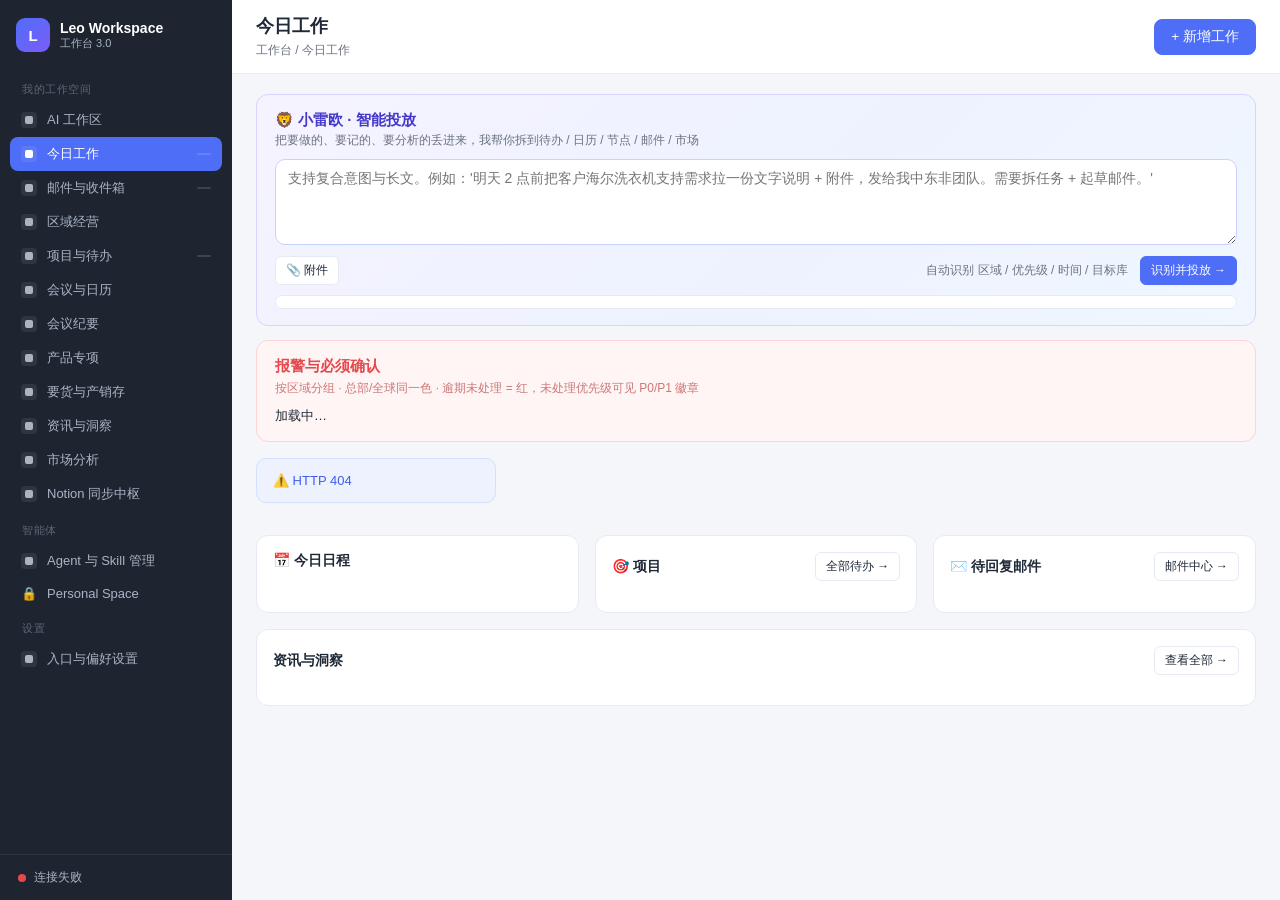
==== commit 3c77351b: "snapshot 2026-09-18 18:02" ====
--- a/index.html
+++ b/index.html
@@ -10,7 +10,7 @@
   <meta name="apple-mobile-web-app-title" content="Leo 工作台">
   <link rel="manifest" href="manifest.json">
   <link rel="apple-touch-icon" href="icon-192.png">
-  <link rel="stylesheet" href="style.css?v=e16a4c7f">
+  <link rel="stylesheet" href="style.css?v=82c33f1e">
 </head>
 <body>
   <aside class="sidebar">
@@ -28,18 +28,11 @@
       <button class="nav-item" data-view="projects"><span class="nav-ico ico-project"></span>项目与待办<span class="nav-badge" id="badge-tasks"></span></button>
       <button class="nav-item" data-view="meetings"><span class="nav-ico ico-calendar"></span>会议与日历</button>
       <button class="nav-item" data-view="meeting-notes"><span class="nav-ico ico-notes"></span>会议纪要</button>
-      <button class="nav-item" data-view="key-attention"><span class="nav-ico ico-attention"></span>特别关注<span class="nav-badge" id="badge-key-attention"></span></button>
       <button class="nav-item" data-view="product-initiatives"><span class="nav-ico ico-product"></span>产品专项</button>
-      <button class="nav-item" data-view="product-knowledge"><span class="nav-ico ico-knowledge"></span>产品知识库</button>
       <button class="nav-item" data-view="inventory"><span class="nav-ico ico-inventory"></span>要货与产销存</button>
       <button class="nav-item" data-view="insights"><span class="nav-ico ico-insight"></span>资讯与洞察</button>
       <button class="nav-item" data-view="market"><span class="nav-ico ico-market"></span>市场分析</button>
       <button class="nav-item" data-view="sync"><span class="nav-ico ico-sync"></span>Notion 同步中枢</button>
-
-      <div class="nav-group">负责区域</div>
-      <button class="nav-item sub" data-view="regional" data-region="东盟"><span class="nav-dot dot-asean"></span>东盟</button>
-      <button class="nav-item sub" data-view="regional" data-region="中东非"><span class="nav-dot dot-mea"></span>中东非</button>
-      <button class="nav-item sub" data-view="regional" data-region="印度"><span class="nav-dot dot-india"></span>印度</button>
 
       <div class="nav-group">智能体</div>
       <button class="nav-item" data-view="skills"><span class="nav-ico ico-agent"></span>Agent 与 Skill 管理</button>
@@ -62,7 +55,6 @@
 
     <div class="sidebar-footer">
       <div class="conn-status" id="conn-status"><span class="dot"></span><span class="conn-text">检测连接…</span></div>
-      <div class="footer-link" id="open-notion">↗ 打开 Notion</div>
     </div>
   </aside>
   <div class="nav-backdrop" id="nav-backdrop"></div>
@@ -75,7 +67,7 @@
         <div class="breadcrumbs" id="breadcrumbs">工作台 / 今日工作</div>
       </div>
       <div class="topbar-actions">
-        <span class="sync-hint" id="sync-hint">数据实时同步自 Notion</span>
+        <span class="sync-hint" id="sync-hint"></span>
         <button class="btn btn-primary" id="btn-new" onclick="newWork()">+ 新增工作</button>
       </div>
     </header>
@@ -155,7 +147,7 @@
             </div>
           </div>
           <div class="ai-result card" id="ai-result" hidden>
-            <div class="card-head"><h3>执行结果</h3><button class="btn btn-sm" onclick="saveAiResult()">保存到 Notion</button></div>
+            <div class="card-head"><h3>执行结果</h3><button class="btn btn-sm" onclick="saveAiResult()">保存</button></div>
             <div class="markdown" id="ai-result-body"></div>
           </div>
         </div>
@@ -323,10 +315,25 @@
         <div class="task-section-label">区域 · 待办清单 + 项目节点</div>
         <div class="task-region-list" id="task-region-list"></div>
 
-        <!-- 东盟项目进度（并入本页）：项目 → 国家 → 进展 -->
-        <div class="task-section-label">🌊 东盟大区 · 项目进度（按项目 → 国家 → 进展）</div>
+        <!-- 东盟项目进度（并入本页）：驾驶舱 / 总表双视图 -->
+        <div class="task-section-label">🌊 东盟大区 · 项目进度</div>
         <div class="asean-inline" id="asean-inline">
-          <div class="asean-inline-stats" id="asean-inline-stats"></div>
+          <div class="asean-inline-bar">
+            <span class="asean-tabs" id="asean-inline-tabs">
+              <button class="asean-tab on" data-view="A" type="button" onclick="aseanViewMode('A')">驾驶舱</button>
+              <button class="asean-tab" data-view="B" type="button" onclick="aseanViewMode('B')">总表</button>
+            </span>
+            <span class="asean-inline-info" id="asean-inline-info"></span>
+            <button class="asean-refresh" type="button" onclick="loadAseanInline(true)" title="重新读取飞书源">↻</button>
+          </div>
+          <div class="asean-inline-filters" id="asean-inline-chips">
+            <button class="apoc-chip on" data-min="all" type="button" onclick="aseanChip('all')">全部</button>
+            <button class="apoc-chip" data-min="overdue" type="button" onclick="aseanChip('overdue')">仅超期</button>
+            <button class="apoc-chip" data-min="stalled" type="button" onclick="aseanChip('stalled')">仅停滞</button>
+            <button class="apoc-chip" data-min="doing" type="button" onclick="aseanChip('doing')">推进中</button>
+            <button class="apoc-chip" data-min="done" type="button" onclick="aseanChip('done')">已完结</button>
+            <input class="apoc-kw" id="asean-inline-kw" placeholder="搜产品 / 项目 / 国家 / 责任人…" oninput="aseanSearch(this.value)">
+          </div>
           <div id="asean-inline-body"></div>
         </div>
 
@@ -356,27 +363,14 @@
               <button class="notes-chip" data-filter-region="东盟" type="button">东盟</button>
               <button class="notes-chip" data-filter-region="中东非" type="button">中东非</button>
               <button class="notes-chip" data-filter-region="印度" type="button">印度</button>
-              <button class="notes-chip" data-filter-region="全球" type="button">全球</button>
-            </div>
-            <div class="notes-side-group">
-              <div class="notes-side-label">状态</div>
-              <button class="notes-chip active" data-filter-status="all" type="button">全部</button>
-              <button class="notes-chip" data-filter-status="待跟进" type="button">待跟进</button>
-              <button class="notes-chip" data-filter-status="进行中" type="button">进行中</button>
-              <button class="notes-chip" data-filter-status="已闭环" type="button">已闭环</button>
             </div>
             <div class="notes-side-tip">
-              <div class="notes-side-tip-title">怎么录入</div>
-              <div class="notes-side-tip-body">跟小雷欧说一句，例如："把刚才跟海信的会议总结一下，写进会议纪要库"。</div>
-              <a class="notes-side-link" id="meeting-notes-notion-side" target="_blank" rel="noreferrer">打开 Notion 库 ↗</a>
+              <div class="notes-side-tip-title">这是什么</div>
+              <div class="notes-side-tip-body">上面投放箱：把会议材料丢进来，自动拆成待办，同时写进「项目与待办」。下面：你 Outlook 会议纪要里拆出来的行动项，勾选即完成，同步回「项目与待办」。</div>
             </div>
           </aside>
           <div class="notes-main">
-            <div class="notes-header">
-              <div class="notes-header-title">会议纪要 · Word 式长文 + 关键决策</div>
-              <a class="notes-header-link" id="meeting-notes-notion" target="_blank" rel="noreferrer">打开 Notion ↗</a>
-            </div>
-            <!-- 会议素材投放箱：文字 / 图片 / 附件 → 自动拆出待办 -->
+            <!-- 一、会议素材投放箱：文字 / 图片 / 附件 → 自动拆出待办（置顶常驻） -->
             <div class="mn-intake card" id="mn-intake">
               <div class="mn-intake-head">
                 <div class="mn-intake-title">📥 会议素材投放箱</div>
@@ -398,50 +392,59 @@
               <div class="task-parse-preview" id="mn-preview"></div>
             </div>
 
+            <!-- 二、会议纪要（邮件）：标题折叠 + 行动项可勾选，勾完同步「项目与待办」 -->
+            <div class="mn-intel-head">
+              <div class="mn-intel-title">
+                会议纪要（邮件）
+                <span class="mn-intel-count" id="mn-intel-count"></span>
+              </div>
+              <div class="mn-intel-actions">
+                <span class="mn-intel-time" id="mn-intel-time"></span>
+                <span class="mn-intel-sync" id="mn-sync-state"></span>
+                <button class="btn btn-sm" type="button" id="mn-push" onclick="pushMnActions()">行动项 → 待办</button>
+                <button class="btn btn-sm" type="button" onclick="loadMeetingIntel(true)" id="mn-regen">重新透视</button>
+              </div>
+            </div>
+            <div class="mn-intel-stats" id="mn-intel-stats"></div>
+            <div class="mn-intel-toolbar" id="mn-intel-toolbar">
+              <button class="notes-chip active" type="button" data-mn-only="all">全部</button>
+              <button class="notes-chip" type="button" data-mn-only="open">只看未完行动项</button>
+              <button class="notes-chip" type="button" data-mn-expand>全部展开</button>
+            </div>
+            <div id="mn-intel-list" class="mn-intel-list"></div>
+
+            <div class="mn-hist-head">📁 投放箱已入库记录</div>
             <div class="notes-meta-bar"><span id="meeting-notes-count">0</span> 条记录</div>
             <div id="meeting-notes-list" class="notes-list"></div>
           </div>
         </div>
       </div>
 
-      <!-- 特别关注 -->
-      <div class="view" id="view-key-attention" hidden>
-        <div class="notes-layout">
-          <aside class="notes-side">
-            <div class="notes-side-title">筛选</div>
-            <div class="notes-side-group">
-              <div class="notes-side-label">状态</div>
-              <button class="notes-chip active" data-ka-filter-status="all" type="button">全部</button>
-              <button class="notes-chip" data-ka-filter-status="待决策" type="button">待决策</button>
-              <button class="notes-chip" data-ka-filter-status="跟进中" type="button">跟进中</button>
-              <button class="notes-chip" data-ka-filter-status="已闭环" type="button">已闭环</button>
-            </div>
-            <div class="notes-side-group">
-              <div class="notes-side-label">来源</div>
-              <button class="notes-chip active" data-ka-filter-source="all" type="button">全部</button>
-              <button class="notes-chip" data-ka-filter-source="大领导" type="button">大领导</button>
-              <button class="notes-chip" data-ka-filter-source="总部" type="button">总部</button>
-              <button class="notes-chip" data-ka-filter-source="客户" type="button">客户</button>
-            </div>
-            <div class="notes-side-tip">
-              <div class="notes-side-tip-title">怎么录入</div>
-              <div class="notes-side-tip-body">大领导邮件、关键结论、待决策事项。跟小雷欧说"这个要特别关注"。</div>
-              <a class="notes-side-link" id="key-attention-notion-side" target="_blank" rel="noreferrer">打开 Notion 库 ↗</a>
-            </div>
-          </aside>
-          <div class="notes-main">
-            <div class="notes-header">
-              <div class="notes-header-title">特别关注 · 重要结论 + 指示</div>
-              <a class="notes-header-link" id="key-attention-notion" target="_blank" rel="noreferrer">打开 Notion ↗</a>
-            </div>
-            <div class="notes-meta-bar"><span id="key-attention-count">0</span> 条记录</div>
-            <div id="key-attention-list" class="notes-list"></div>
-          </div>
-        </div>
-      </div>
-
       <!-- 产品专项 -->
       <div class="view" id="view-product-initiatives" hidden>
+        <!-- 一、阵容矩阵（原 PPT 布局复刻） -->
+        <div class="lu-sec">
+          <div class="lu-sec-head">
+            <div class="lu-sec-title">东盟产品阵容矩阵</div>
+            <div class="lu-sec-sub">数据源：东盟洗衣机规划.pptx · 按 PPT 原始行列 1:1 还原（数据未改动）· 左=Hisense-2026 / 右=Hisense 2027~2028 · 颜色语义取自原图图例</div>
+          </div>
+          <div class="lu-toolbar" id="lu-toolbar">
+            <div class="lu-cats" id="lu-cats"></div>
+            <div class="lu-right">
+              <label class="lu-toggle"><input type="checkbox" id="lu-show-feat" /> 显示卖点行</label>
+              <input class="apoc-kw" id="lu-kw" type="search" placeholder="搜系列 / 容量 / 国家…" />
+              <button class="btn btn-sm" id="lu-refresh" type="button">↻</button>
+            </div>
+          </div>
+          <div class="lu-years" id="lu-years"></div>
+          <div class="lu-selbar" id="lu-selbar" hidden></div>
+          <div class="lu-legend" id="lu-legend"></div>
+          <div id="lu-body"></div>
+          <div class="empty" id="lu-empty" hidden>暂无阵容数据。</div>
+        </div>
+
+        <!-- 二、议题台账（原有） -->
+        <div class="lu-divider"><span>产品议题台账</span></div>
         <div class="notes-layout">
           <aside class="notes-side">
             <div class="notes-side-title">筛选</div>
@@ -462,47 +465,15 @@
             </div>
             <div class="notes-side-tip">
               <div class="notes-side-tip-title">怎么录入</div>
-              <div class="notes-side-tip-body">产品议题、结论、Owner、Deadline 落到这里。</div>
-              <a class="notes-side-link" id="product-initiatives-notion-side" target="_blank" rel="noreferrer">打开 Notion 库 ↗</a>
+              <div class="notes-side-tip-body">产品议题、结论、Owner、Deadline 落到这里。跟小雷欧说"这个产品专项记一下"。</div>
             </div>
           </aside>
           <div class="notes-main">
             <div class="notes-header">
               <div class="notes-header-title">产品专项 · 议题 + 结论 + 跟进</div>
-              <a class="notes-header-link" id="product-initiatives-notion" target="_blank" rel="noreferrer">打开 Notion ↗</a>
             </div>
             <div class="notes-meta-bar"><span id="product-initiatives-count">0</span> 条记录</div>
             <div id="product-initiatives-list" class="notes-list"></div>
-          </div>
-        </div>
-      </div>
-
-      <!-- 产品知识库 -->
-      <div class="view" id="view-product-knowledge" hidden>
-        <div class="notes-layout">
-          <aside class="notes-side">
-            <div class="notes-side-title">筛选</div>
-            <div class="notes-side-group">
-              <div class="notes-side-label">品类</div>
-              <button class="notes-chip active" data-pk-filter-cat="all" type="button">全部</button>
-              <button class="notes-chip" data-pk-filter-cat="洗衣机" type="button">洗衣机</button>
-              <button class="notes-chip" data-pk-filter-cat="干衣机" type="button">干衣机</button>
-              <button class="notes-chip" data-pk-filter-cat="洗烘一体" type="button">洗烘一体</button>
-              <button class="notes-chip" data-pk-filter-cat="其他" type="button">其他</button>
-            </div>
-            <div class="notes-side-tip">
-              <div class="notes-side-tip-title">怎么录入</div>
-              <div class="notes-side-tip-body">产品知识点、亮点、参数、对比。跟小雷欧说"把 XXX 记进产品知识库"。</div>
-              <a class="notes-side-link" id="product-knowledge-notion-side" target="_blank" rel="noreferrer">打开 Notion 库 ↗</a>
-            </div>
-          </aside>
-          <div class="notes-main">
-            <div class="notes-header">
-              <div class="notes-header-title">产品知识库 · 知识点 + 资料</div>
-              <a class="notes-header-link" id="product-knowledge-notion" target="_blank" rel="noreferrer">打开 Notion ↗</a>
-            </div>
-            <div class="notes-meta-bar"><span id="product-knowledge-count">0</span> 条记录</div>
-            <div id="product-knowledge-list" class="notes-list"></div>
           </div>
         </div>
       </div>
@@ -525,7 +496,7 @@
             <div class="task-parse-preview" id="task-parse-preview"></div>
             <div class="cal-field-row" style="justify-content:flex-end">
               <button class="btn btn-sm" data-task-close type="button">取消</button>
-              <button class="btn btn-primary btn-sm" id="task-parse-submit" type="button">写入 Notion ✓</button>
+              <button class="btn btn-primary btn-sm" id="task-parse-submit" type="button">写入待办 ✓</button>
             </div>
             <div class="cal-quick-hint" id="task-parse-msg"></div>
           </div>
@@ -662,7 +633,7 @@
             </label>
             <div class="cal-form-foot">
               <button class="cal-cancel" data-cal-close type="button">取消</button>
-              <button class="cal-submit" id="cal-f-submit" type="button">保存到 Google & Notion</button>
+              <button class="cal-submit" id="cal-f-submit" type="button">保存到日历</button>
             </div>
             <div class="cal-form-msg" id="cal-f-msg"></div>
           </div>
@@ -745,7 +716,7 @@
 
       <!-- 资讯与洞察 -->
       <div class="view" id="view-insights" hidden>
-        <div class="banner">资讯来自 Notion 快照（你的自动化汇聚），AI 透视给出关注点与行动建议。点击资讯可「转为跟进」。</div>
+        <div class="banner">资讯来自本地快照，AI 透视给出关注点与行动建议。点击资讯可「转为跟进」。</div>
         <div class="insight-grid" id="insights-list"></div>
       </div>
 
@@ -909,6 +880,6 @@
     </div>
   </div>
 
-  <script src="app.js?v=72bde23c"></script>
+  <script src="app.js?v=2733ff7d"></script>
 </body>
 </html>
--- a/style.css
+++ b/style.css
@@ -428,6 +428,83 @@
   padding: 8px 12px; font-size: 16px; font-family: inherit;
 }
 .mn-intake .task-parse-preview { padding: 0 16px 12px; }
+
+/* ===== 会议纪要透视（Outlook 07_ 文件夹）===== */
+.mn-intel-head { display: flex; flex-wrap: wrap; align-items: center; justify-content: space-between; gap: 8px; margin: 4px 0 10px; }
+.mn-intel-title { font-size: 14.5px; font-weight: 700; }
+.mn-intel-count { font-size: 12.5px; color: var(--text-sub); font-weight: 500; margin-left: 4px; }
+.mn-intel-actions { display: flex; align-items: center; gap: 10px; }
+.mn-intel-time { font-size: 12px; color: var(--text-sub); }
+.mn-intel-sync { font-size: 12px; color: #027a48; }
+.mn-intel-stats { display: grid; grid-template-columns: repeat(6, 1fr); gap: 10px; margin-bottom: 12px; }
+.mn-stat { background: var(--card); border: 1px solid var(--border); border-radius: 10px; padding: 10px 12px; }
+.mn-stat-hl { border-color: #fedf89; background: #fffcf5; }
+.mn-stat-hl .mn-stat-v { color: #b54708; }
+.mn-stat-v { font-size: 20px; font-weight: 700; line-height: 1.2; }
+.mn-stat-k { font-size: 11.5px; color: var(--text-sub); margin-top: 2px; }
+.mn-stat-k span { font-size: 10.5px; opacity: .7; margin-left: 2px; }
+/* 透视区工具栏 */
+.mn-intel-toolbar { display: flex; flex-wrap: wrap; align-items: center; gap: 7px; margin-bottom: 12px; }
+.mn-intel-list { display: flex; flex-direction: column; gap: 12px; }
+.mn-loading { padding: 26px 16px; text-align: center; color: var(--text-sub); font-size: 13px; background: var(--card); border: 1px dashed var(--border); border-radius: 10px; }
+.mn-err { color: #b42318; }
+.mn-card { background: var(--card); border: 1px solid var(--border); border-radius: 12px; overflow: hidden; }
+.mn-card-failed { border-color: #fecdca; background: #fffbfa; }
+.mn-card-head { padding: 13px 16px 11px; border-bottom: 1px solid transparent; cursor: pointer; transition: background .15s; }
+.mn-card-head:hover { background: #fafbff; }
+.mn-card.expanded > .mn-card-head { border-bottom-color: var(--border); }
+.mn-card-title { font-size: 15px; font-weight: 700; line-height: 1.4; display: flex; gap: 7px; align-items: baseline; }
+.mn-card-arrow { color: var(--text-sub); font-size: 11px; flex: 0 0 auto; position: relative; top: -1px; }
+.mn-card-detail { padding: 0; animation: mnFade .18s ease; }
+@keyframes mnFade { from { opacity: 0; } to { opacity: 1; } }
+.mn-detail-line { padding: 9px 16px 0; font-size: 12.5px; color: var(--text-sub); }
+.mn-card-chips { display: flex; flex-wrap: wrap; gap: 6px; margin-top: 8px; }
+.mn-chip { font-size: 11px; color: #475467; background: #f2f4f7; padding: 2px 8px; border-radius: 10px; }
+.mn-tag-open { background: #fff6ed; color: #b54708; font-weight: 600; }
+.mn-tag-ok { background: #ecfdf3; color: #027a48; }
+/* 折叠态预览：只露未完成行动项 */
+.mn-peek { margin-top: 9px; display: flex; flex-direction: column; gap: 4px; }
+.mn-peek-row { display: flex; align-items: baseline; gap: 7px; font-size: 12.5px; color: #475467; }
+.mn-peek-dot { width: 5px; height: 5px; border-radius: 50%; background: #f79009; flex: 0 0 5px; position: relative; top: -2px; }
+.mn-peek-more { font-size: 11.5px; color: var(--text-sub); padding-left: 12px; }
+/* 行动项勾选 */
+.mn-check { width: 20px; height: 20px; flex: 0 0 20px; border-radius: 50%; border: 1.5px solid var(--border); background: #fff; color: #fff; font-size: 12px; line-height: 1; cursor: pointer; padding: 0; display: inline-flex; align-items: center; justify-content: center; }
+.mn-check:hover { border-color: #18a058; }
+.mn-action-row.done { background: #f6fef9; }
+.mn-action-row.done .mn-check { background: #18a058; border-color: #18a058; }
+.mn-action-row.done .mn-action-what { text-decoration: line-through; color: var(--text-sub); }
+.mn-none { font-size: 12.5px; color: var(--text-sub); }
+.mn-card-meta { display: flex; flex-wrap: wrap; align-items: center; gap: 8px; margin-top: 7px; font-size: 12px; color: var(--text-sub); }
+/* 待办里会议来源的标识 */
+.task-chip-meet { background: #eef4ff; color: #3538cd; border-color: #c7d7fe !important; font-weight: 600; }
+.mn-meta-item { white-space: nowrap; }
+.mn-meta-from { opacity: .85; }
+.mn-tag { font-size: 11px; padding: 1.5px 7px; border-radius: 10px; white-space: nowrap; }
+.mn-tag-region { background: #eff4ff; color: #3538cd; }
+.mn-card-summary { margin-top: 8px; font-size: 13px; color: #475467; line-height: 1.6; }
+.mn-sec { padding: 11px 16px; border-bottom: 1px solid var(--border); }
+.mn-sec:last-child { border-bottom: 0; }
+.mn-sec-label { font-size: 11.5px; font-weight: 700; color: var(--text-sub); letter-spacing: .04em; margin-bottom: 7px; }
+.mn-ul { margin: 0; padding-left: 18px; }
+.mn-ul li { font-size: 13px; line-height: 1.7; color: #344054; margin-bottom: 3px; }
+.mn-sec-decisions .mn-ul li::marker { color: #3538cd; }
+.mn-sec-risks .mn-ul li::marker { color: #b42318; }
+.mn-actions { display: flex; flex-direction: column; gap: 6px; }
+.mn-action-row { display: flex; flex-wrap: wrap; align-items: baseline; gap: 8px; background: #f9fafb; border-radius: 8px; padding: 7px 10px; }
+.mn-action-what { font-size: 13px; color: #344054; line-height: 1.6; flex: 1; min-width: 180px; }
+.mn-action-tags { display: inline-flex; gap: 6px; flex-wrap: wrap; }
+.mn-owner { font-size: 11px; background: #ecfdf3; color: #027a48; padding: 1.5px 7px; border-radius: 10px; white-space: nowrap; }
+.mn-due { font-size: 11px; background: #fff6ed; color: #b54708; padding: 1.5px 7px; border-radius: 10px; white-space: nowrap; }
+.mn-nums { display: flex; flex-wrap: wrap; gap: 6px; }
+.mn-num { font-size: 12px; background: #f4f3ff; color: #5925dc; padding: 3px 9px; border-radius: 8px; }
+.mn-attendees { display: flex; flex-wrap: wrap; gap: 6px; }
+.mn-person { font-size: 12px; background: #f2f4f7; color: #475467; padding: 2px 8px; border-radius: 10px; }
+.mn-hist-head { font-size: 13px; font-weight: 700; color: var(--text-sub); margin: 22px 0 8px; padding-top: 16px; border-top: 1px solid var(--border); }
+
+@media (max-width: 768px) {
+  .mn-intel-stats { grid-template-columns: repeat(2, 1fr); }
+  .mn-action-what { min-width: 100%; }
+}
 
 @media (max-width: 768px) {
   .asean-project-head { padding: 10px 12px; }
@@ -1627,3 +1704,335 @@
   .notes-layout { grid-template-columns: 1fr; }
   .notes-side { position: static; }
 }
+
+/* =====================================================================
+   东盟大区 · 项目进度（驾驶舱 A / 总表 B）—— 全部作用域限定在 #asean-inline 下
+   ===================================================================== */
+.asean-inline-bar {
+  display: flex; flex-wrap: wrap; align-items: center; gap: 10px;
+  background: #fff; border: 1px solid #e9ecf2; border-radius: 12px;
+  padding: 9px 13px; margin-bottom: 10px;
+}
+.asean-tabs { display: flex; gap: 4px; background: #f1f3f8; padding: 3px; border-radius: 9px; }
+.asean-tab {
+  border: 0; background: transparent; font: inherit; font-size: 12.5px; color: #475467;
+  padding: 5px 14px; border-radius: 7px; cursor: pointer;
+}
+.asean-tab.on { background: #fff; color: #101828; font-weight: 600; box-shadow: 0 1px 3px rgba(16,24,40,.1); }
+.asean-inline-info { font-size: 12px; color: #667085; margin-left: auto; }
+.asean-refresh {
+  font: inherit; font-size: 14px; line-height: 1; width: 28px; height: 28px; padding: 0;
+  border: 1px solid #e4e7ec; background: #fff; color: #667085; border-radius: 7px; cursor: pointer;
+}
+.asean-refresh:hover { border-color: #84caff; color: #175cd3; }
+.asean-inline-filters {
+  display: flex; flex-wrap: wrap; align-items: center; gap: 7px;
+  background: #fff; border: 1px solid #e9ecf2; border-radius: 12px;
+  padding: 8px 13px; margin-bottom: 14px;
+}
+#asean-inline .apoc-chip {
+  font: inherit; font-size: 12.5px; color: #475467; background: #fff;
+  border: 1px solid #e4e7ec; border-radius: 16px; padding: 4px 13px; cursor: pointer;
+}
+#asean-inline .apoc-chip:hover { border-color: #84caff; color: #175cd3; }
+#asean-inline .apoc-chip.on { background: #101828; border-color: #101828; color: #fff; font-weight: 600; }
+#asean-inline .apoc-kw {
+  flex: 1; min-width: 170px; border: 1px solid #e4e7ec; border-radius: 8px;
+  padding: 6px 11px; font: inherit; font-size: 16px;
+}
+#asean-inline .apoc-kw:focus { outline: 0; border-color: #84caff; }
+
+#asean-inline .p-mute { color: #98a2b3; }
+#asean-inline .p-tag { font-size: 11px; padding: 1px 7px; border-radius: 5px; font-weight: 600; white-space: nowrap; }
+#asean-inline .p-tag-red { background: #fee4e2; color: #b42318; }
+#asean-inline .p-tag-amber { background: #fef0c7; color: #a15c07; }
+#asean-inline .p-tag-blue { background: #eff8ff; color: #175cd3; }
+#asean-inline .p-tag-violet { background: #f4f3ff; color: #5925dc; }
+#asean-inline .p-tag-done { background: #ecfdf3; color: #027a48; }
+#asean-inline .p-urg {
+  display: inline-flex; align-items: center; gap: 5px; font-size: 11.5px; font-weight: 600;
+  padding: 2px 9px 2px 7px; border-radius: 20px; white-space: nowrap; flex: none;
+}
+#asean-inline .p-urg i { width: 6px; height: 6px; border-radius: 50%; background: currentColor; display: inline-block; flex: none; }
+#asean-inline .p-urg-red { background: #fee4e2; color: #b42318; }
+#asean-inline .p-urg-amber { background: #fef0c7; color: #a15c07; }
+#asean-inline .p-urg-blue { background: #eff8ff; color: #175cd3; }
+#asean-inline .p-urg-gray { background: #f2f4f7; color: #475467; }
+#asean-inline .p-urg-green { background: #ecfdf3; color: #027a48; }
+#asean-inline .p-nd {
+  display: inline-flex; align-items: baseline; gap: 4px; font-size: 11.5px;
+  padding: 2px 8px; border-radius: 6px; background: #f8fafc; border: 1px solid #eef2f6;
+  color: #475467; white-space: nowrap;
+}
+#asean-inline .p-nd i { font-style: normal; color: #98a2b3; }
+#asean-inline .p-nd b { font-weight: 600; }
+#asean-inline .p-nd-late { background: #fef3f2; border-color: #fecdca; }
+#asean-inline .p-nd-late b { color: #b42318; }
+#asean-inline .p-nd-soon { background: #fffaeb; border-color: #fedf89; }
+#asean-inline .p-nd-soon b { color: #a15c07; }
+#asean-inline .p-nd-ok b { color: #175cd3; }
+#asean-inline .p-nd-done b { color: #027a48; }
+#asean-inline .p-nd-none { opacity: .45; }
+#asean-inline .p-note {
+  font-size: 12px; color: #475467; padding: 4px 10px; background: #fffbeb;
+  border-left: 3px solid #f59e0b; border-radius: 0 6px 6px 0; width: 100%;
+}
+#asean-inline .p-empty {
+  padding: 32px; text-align: center; color: #667085; font-size: 13px;
+  background: #fff; border: 1px dashed #e4e7ec; border-radius: 12px;
+}
+#asean-inline .p-row-done .p-a-row-desc, #asean-inline .p-row-done .p-b-c2 { text-decoration: line-through; color: #98a2b3; }
+#asean-inline .p-flash { animation: asean-flash 1.5s; }
+@keyframes asean-flash { 0% { background: #fff7cc; } 100% { background: transparent; } }
+#asean-inline .p-done { opacity: .75; }
+
+/* --- 概览瓷砖 --- */
+#asean-inline .p-a-overview { display: grid; grid-template-columns: repeat(6, 1fr); gap: 10px; margin-bottom: 12px; }
+#asean-inline .p-a-tile {
+  background: #fff; border: 1px solid #e9ecf2; border-radius: 12px; padding: 11px 13px;
+  position: relative; overflow: hidden; font: inherit; text-align: left; cursor: pointer;
+}
+#asean-inline .p-a-tile:hover { border-color: #c3d6f5; }
+#asean-inline .p-a-tile.on { border-color: #2e90fa; box-shadow: 0 0 0 2px rgba(46,144,250,.14); }
+#asean-inline .p-a-tile:before { content: ""; position: absolute; left: 0; top: 0; bottom: 0; width: 3px; background: #e4e7ec; }
+#asean-inline .p-a-tile-red:before { background: #f04438; }
+#asean-inline .p-a-tile-blue:before { background: #2e90fa; }
+#asean-inline .p-a-tile-green:before { background: #12b76a; }
+#asean-inline .p-a-tile-ink:before { background: #98a2b3; }
+#asean-inline .p-a-tile-v { font-size: 24px; font-weight: 700; line-height: 1.1; }
+#asean-inline .p-a-tile-red .p-a-tile-v { color: #b42318; }
+#asean-inline .p-a-tile-blue .p-a-tile-v { color: #175cd3; }
+#asean-inline .p-a-tile-green .p-a-tile-v { color: #027a48; }
+#asean-inline .p-a-tile-k { font-size: 12px; color: #344054; margin-top: 3px; font-weight: 600; }
+#asean-inline .p-a-tile-k span { display: block; font-size: 11px; color: #98a2b3; font-weight: 400; margin-top: 1px; }
+
+/* --- 需要关注 --- */
+#asean-inline .p-a-hot {
+  background: #fff; border: 1px solid #e9ecf2; border-left: 3px solid #f04438;
+  border-radius: 12px; margin-bottom: 14px; overflow: hidden;
+}
+#asean-inline .p-a-hot-head {
+  display: flex; align-items: center; gap: 8px; padding: 10px 14px;
+  background: #fffbfa; border-bottom: 1px solid #fef3f2;
+}
+#asean-inline .p-a-hot-t { font-size: 13.5px; font-weight: 700; color: #b42318; }
+#asean-inline .p-a-hot-n { font-size: 11.5px; color: #b42318; background: #fee4e2; padding: 1px 8px; border-radius: 10px; font-weight: 600; }
+#asean-inline .p-a-hot-tip { font-size: 11.5px; color: #98a2b3; margin-left: auto; }
+#asean-inline .p-a-hot-row {
+  display: flex; flex-wrap: wrap; align-items: center; gap: 9px;
+  padding: 7px 14px; border-bottom: 1px solid #f4f6fa; font-size: 13px; cursor: pointer;
+}
+#asean-inline .p-a-hot-row:hover { background: #fafbff; }
+#asean-inline .p-a-hot-row:last-child { border-bottom: 0; }
+#asean-inline .p-a-hot-desc { font-weight: 600; }
+#asean-inline .p-a-hot-proj { font-size: 11.5px; color: #667085; }
+#asean-inline .p-a-hot-area { font-size: 11px; color: #175cd3; background: #eff8ff; padding: 1px 7px; border-radius: 4px; }
+#asean-inline .p-a-hot-clear { border-left-color: #12b76a; padding: 12px 14px; color: #027a48; font-size: 13px; background: #f6fef9; }
+
+/* --- 项目矩阵 --- */
+#asean-inline .p-proj {
+  background: #fff; border: 1px solid #e9ecf2; border-radius: 12px;
+  margin-bottom: 10px; overflow: hidden;
+}
+#asean-inline .p-proj-head {
+  display: flex; flex-wrap: wrap; align-items: center; gap: 9px;
+  padding: 11px 14px; cursor: pointer; background: linear-gradient(90deg, #f5f8ff, #fff);
+}
+#asean-inline .p-proj-head:hover { background: linear-gradient(90deg, #eef4ff, #fbfdff); }
+#asean-inline .p-proj-caret { font-size: 11px; color: #98a2b3; transition: transform .15s; display: inline-block; }
+#asean-inline .p-proj-caret.open { transform: rotate(90deg); }
+#asean-inline .p-proj-name { font-size: 14px; font-weight: 700; }
+#asean-inline .p-proj-sub { font-size: 12px; color: #667085; }
+#asean-inline .p-proj-right { margin-left: auto; display: flex; align-items: center; gap: 10px; }
+#asean-inline .p-proj-count { font-size: 12px; color: #667085; }
+#asean-inline .p-proj-body { padding: 4px 14px 12px; border-top: 1px solid #f0f2f7; }
+#asean-inline .p-a-urgbar { width: 3px; height: 16px; border-radius: 2px; flex: none; }
+#asean-inline .p-a-urgbar-red { background: #f04438; }
+#asean-inline .p-a-urgbar-amber { background: #f79009; }
+#asean-inline .p-a-urgbar-blue { background: #2e90fa; }
+#asean-inline .p-a-urgbar-green { background: #12b76a; }
+#asean-inline .p-a-next { font-size: 11.5px; color: #475467; background: #f8fafc; border: 1px solid #eef2f6; border-radius: 6px; padding: 2px 8px; }
+#asean-inline .p-a-next.late { background: #fef3f2; border-color: #fecdca; color: #b42318; font-weight: 600; }
+
+/* --- 国家块（用 flex 横向铺满，杜绝右侧留白）--- */
+#asean-inline .p-country { margin-top: 10px; border: 1px solid #f0f2f7; border-radius: 10px; overflow: hidden; }
+#asean-inline .p-country-head {
+  display: flex; align-items: center; gap: 8px; padding: 7px 12px;
+  background: #f9fbff; font-size: 13px; font-weight: 700;
+}
+#asean-inline .p-country-ico { width: 7px; height: 7px; border-radius: 50%; background: #2e90fa; flex: none; }
+#asean-inline .p-country-n { font-size: 11.5px; color: #667085; font-weight: 500; }
+
+#asean-inline .p-a-row-c { padding: 8px 12px; border-bottom: 1px solid #f4f6fa; }
+#asean-inline .p-a-row-c:last-child { border-bottom: 0; }
+#asean-inline .p-a-line1 { display: flex; flex-wrap: wrap; align-items: center; gap: 8px; }
+#asean-inline .p-a-line2 { display: flex; flex-wrap: wrap; gap: 5px; margin-top: 5px; }
+#asean-inline .p-a-row-desc { font-size: 13px; font-weight: 600; }
+#asean-inline .p-a-owner { font-size: 11.5px; color: #667085; }
+#asean-inline .p-a-line1 .p-c-acts { margin-left: auto; }
+#asean-inline .p-a-row-issue { font-size: 11.5px; color: #98a2b3; margin-top: 4px; }
+#asean-inline .p-a-more { font-size: 11.5px; color: #98a2b3; padding: 6px 12px; background: #fafbfc; border-top: 1px dashed #f0f2f7; }
+
+/* --- 行内操作按钮 --- */
+#asean-inline .p-c-acts { display: flex; gap: 5px; flex: none; }
+#asean-inline .p-c-acts button {
+  font: inherit; font-size: 12px; width: 26px; height: 26px; padding: 0; line-height: 1;
+  border-radius: 6px; border: 1px solid #e4e7ec; background: #fff; color: #98a2b3; cursor: pointer;
+}
+#asean-inline .p-c-acts button:hover { border-color: #2e90fa; color: #2e90fa; }
+#asean-inline .p-c-acts .p-act-done:hover { border-color: #12b76a; color: #027a48; }
+
+/* --- 总表 --- */
+#asean-inline .p-b-wrap { background: #fff; border: 1px solid #e9ecf2; border-radius: 12px; overflow: hidden; }
+#asean-inline .p-b-bar {
+  display: flex; align-items: center; gap: 10px; padding: 9px 14px;
+  border-bottom: 1px solid #f0f2f7; font-size: 12.5px; color: #344054; background: #fcfdff;
+}
+#asean-inline .p-b-sep { width: 1px; height: 13px; background: #e4e7ec; }
+#asean-inline .p-b-hint { color: #98a2b3; font-size: 11.5px; }
+#asean-inline .p-b-scroll { overflow-x: auto; }
+#asean-inline table.p-b { width: 100%; border-collapse: collapse; font-size: 13px; }
+#asean-inline table.p-b thead th {
+  position: sticky; top: 0; background: #f9fafb; text-align: left; font-size: 11.5px;
+  font-weight: 600; color: #667085; padding: 8px 10px; border-bottom: 1px solid #eaecf0; white-space: nowrap; z-index: 2;
+}
+#asean-inline table.p-b td { padding: 9px 10px; border-bottom: 1px solid #f4f6fa; vertical-align: middle; }
+#asean-inline table.p-b tbody tr:hover { background: #fafbff; }
+#asean-inline .p-b-c1 { width: 84px; }
+#asean-inline .p-b-c2 { min-width: 220px; }
+#asean-inline .p-b-c3 { color: #475467; max-width: 160px; overflow: hidden; text-overflow: ellipsis; white-space: nowrap; }
+#asean-inline .p-b-c4, #asean-inline .p-b-c5, #asean-inline .p-b-c6 { color: #475467; white-space: nowrap; }
+#asean-inline .p-b-c7, #asean-inline .p-b-c8 { width: 52px; text-align: center; }
+#asean-inline .p-b-issue { font-size: 11.5px; color: #98a2b3; margin-top: 2px; }
+#asean-inline .p-b-next { font-size: 11.5px; color: #475467; }
+#asean-inline .p-b-next.late { color: #b42318; font-weight: 600; }
+#asean-inline .p-b-done .p-b-c2, #asean-inline .p-b-done .p-b-c3, #asean-inline .p-b-done .p-b-c4 { color: #98a2b3; }
+#asean-inline .p-b-ck {
+  width: 22px; height: 22px; border-radius: 50%; border: 1.5px solid #d0d5dd;
+  background: #fff; cursor: pointer; font-size: 12px; line-height: 1; color: #fff; padding: 0;
+}
+#asean-inline .p-b-ck.on { background: #12b76a; border-color: #12b76a; }
+#asean-inline .p-b-note {
+  width: 22px; height: 22px; border-radius: 6px; border: 1px solid #e4e7ec;
+  background: #fff; cursor: pointer; font-size: 12px; color: #98a2b3; padding: 0;
+}
+#asean-inline .p-b-note:hover { border-color: #f59e0b; color: #b45309; }
+
+@media (max-width: 880px) {
+  #asean-inline .p-a-overview { grid-template-columns: repeat(2, 1fr); gap: 8px; }
+  #asean-inline .p-a-tile-v { font-size: 20px; }
+  #asean-inline .p-a-hot-tip { display: none; }
+  #asean-inline .p-a-row-nd { margin-left: 0; width: 100%; }
+  #asean-inline .p-proj-right { margin-left: 0; width: 100%; }
+  #asean-inline .p-a-hot-row { gap: 6px; font-size: 12.5px; }
+  #asean-inline .p-b-c3, #asean-inline .p-b-c6 { display: none; }
+}
+
+/* ===== 待办工具栏：移动端竖排不挤压 ===== */
+@media (max-width: 880px) {
+  .task-toolbar { flex-direction: column; align-items: stretch; gap: 10px; }
+  .task-stats { gap: 12px; }
+  .task-toolbar-btns { flex-wrap: wrap; }
+  .task-toolbar-btns .btn { flex: 1 1 auto; }
+}
+
+/* ===== 东盟产品阵容矩阵（产品专项内 · 原 PPT 布局复刻）===== */
+.lu-sec { background: #fff; border: 1px solid var(--border); border-radius: 12px; padding: 14px 16px; margin-bottom: 16px; }
+.lu-sec-head { display: flex; align-items: baseline; gap: 12px; flex-wrap: wrap; margin-bottom: 12px; }
+.lu-sec-title { font-size: 15px; font-weight: 700; color: var(--text); }
+.lu-sec-sub { font-size: 12px; color: var(--text-sub); }
+.lu-toolbar { display: flex; align-items: center; justify-content: space-between; gap: 10px; flex-wrap: wrap; margin-bottom: 10px; }
+.lu-cats { display: flex; gap: 7px; flex-wrap: wrap; }
+.lu-right { display: flex; align-items: center; gap: 8px; flex-wrap: wrap; }
+.lu-toggle { font-size: 12px; color: var(--text-sub); display: inline-flex; align-items: center; gap: 4px; cursor: pointer; user-select: none; }
+.lu-toggle input { cursor: pointer; }
+
+/* 年度横条（二级模块条） */
+.lu-years { display: flex; gap: 8px; flex-wrap: wrap; margin-bottom: 12px; padding-bottom: 10px; border-bottom: 1px solid var(--border); }
+.lu-ychip { background: #fff; border: 1px solid var(--border); border-radius: 8px; padding: 6px 15px; font-size: 13px; font-weight: 600; color: var(--text-sub); cursor: pointer; transition: all .15s; }
+.lu-ychip:hover { border-color: #b9c2d6; color: var(--text); }
+.lu-ychip.active { background: #009999; border-color: #009999; color: #fff; }
+.lu-grp.dim-side { opacity: .38; }
+.lu-grp.dim-side .lu-mtx { filter: grayscale(.5); }
+
+/* 图例：颜色语义取自 PPT 右上角原图例 */
+.lu-legend { display: flex; align-items: center; gap: 12px; flex-wrap: wrap; font-size: 12px; color: var(--text-sub); margin-bottom: 12px; padding: 7px 10px; background: #f8fafc; border-radius: 8px; }
+.lu-lg { display: inline-flex; align-items: center; gap: 5px; }
+.lu-lg .sw { display: inline-block; width: 14px; height: 14px; border-radius: 4px; border: 1px solid #d5dbe6; }
+.lu-lg .sw.single    { background: #93CDDD; border-color: #6fbccf; }
+.lu-lg .sw.washdry   { background: #E97132; border-color: #c85a1e; }
+.lu-lg .sw.dryer     { background: #FFC000; border-color: #e0a800; }
+.lu-lg .sw.online    { background: #4EA72E; border-color: #3d8a22; }
+.lu-lg .sw.exclusive { background: #FF0000; border-color: #cc0000; }
+.lu-lg-tip { margin-left: auto; color: #94a3b8; }
+
+/* 选中提示条 */
+.lu-selbar { display: flex; align-items: center; gap: 12px; flex-wrap: wrap; font-size: 12px; background: #eef2ff; border: 1px solid #d5deff; border-radius: 8px; padding: 7px 11px; margin-bottom: 10px; color: #3b4a80; }
+.lu-sel-txt b { color: #2b3a70; margin-right: 2px; }
+.lu-selbar .lu-toggle { color: #3b4a80; }
+.lu-selbar .btn { margin-left: auto; }
+
+/* 左右两组 */
+.lu-wrap2 { display: grid; grid-template-columns: 1fr 1fr; gap: 14px; align-items: start; }
+.lu-grp { min-width: 0; }
+
+/* 矩阵表 */
+table.lu-mtx { border-collapse: collapse; width: 100%; table-layout: fixed; }
+table.lu-mtx th, table.lu-mtx td { border: 1px solid #e3e8f0; padding: 3px 3px; vertical-align: middle; }
+table.lu-mtx tr.dim { opacity: .25; }
+table.lu-mtx tr.has-online td { background: #f6fdf9; }
+.lu-ser-th { width: 62px; background: #f7f9fc; font-size: 11px; color: var(--text-sub); font-weight: 600; }
+.lu-ser { background: #fbfcfe; text-align: center; }
+.lu-ser-v { font-size: 11px; font-weight: 700; color: #374151; line-height: 1.25; display: inline-block; word-break: break-all; }
+.lu-ser-sub { background: #fbfcfe; text-align: center; font-size: 10px; color: #94a3b8; }
+.lu-cc-th { background: #239191; color: #fff; font-size: 11px; font-weight: 600; text-align: center; padding: 5px 1px; cursor: pointer; user-select: none; transition: all .12s; }
+.lu-cc-th:hover { background: #2ba8a8; }
+.lu-cc-th.dim { opacity: .35; }
+.lu-cc-th.sel-cc { background: #1f2937; box-shadow: inset 0 -3px 0 #4EA72E; }
+.lu-mk { color: #FFEB3B; font-style: normal; margin-left: 1px; }
+.lu-cell { text-align: center; padding: 4px 2px; }
+.lu-cell.empty { background: #fcfcfd; }
+.lu-cell.sel-cc { background: #eef4ff !important; }
+
+/* 容量胶囊 —— 字号放大到 12.5px（原 PPT 仅 7.75pt）
+   颜色语义 = PPT 右上角图例：单洗/洗烘/干衣机/线上O/Exclusive */
+.lu-cap { display: inline-block; font-size: 12.5px; font-weight: 600; padding: 2px 6px; margin: 1.5px 1px; border-radius: 5px; line-height: 1.5; white-space: nowrap; background: #fff; color: #1f2937; border: 1px solid #e5eaf2; cursor: pointer; transition: transform .1s, box-shadow .1s; }
+.lu-cap:hover { transform: translateY(-1px); box-shadow: 0 2px 6px rgba(31,41,55,.16); }
+.lu-cap.t-single    { background: #93CDDD; color: #08343d; border-color: #6fbccf; }
+.lu-cap.t-washdry   { background: #E97132; color: #fff;    border-color: #c85a1e; }
+.lu-cap.t-dryer     { background: #FFC000; color: #4a3000; border-color: #e0a800; }
+.lu-cap.t-online    { background: #4EA72E; color: #fff;    border-color: #3d8a22; }
+.lu-cap.t-exclusive { background: #FF0000; color: #fff;    border-color: #cc0000; }
+/* 点容量后：命中同 kg 的高亮，其余淡化或隐藏 */
+.lu-cap.hit-kg { outline: 2px solid #4f6ef7; outline-offset: 1px; box-shadow: 0 0 0 3px rgba(79,110,247,.18); }
+.lu-cap.dim-kg { opacity: .2; }
+.lu-cap.hide-kg { display: none; }
+.lu-o { display: inline-block; background: rgba(255,255,255,.9); color: #0f7a43; font-style: normal; font-size: 10px; font-weight: 800; border-radius: 3px; padding: 0 3px; margin-left: 3px; vertical-align: 1px; }
+/* 点系列后：命中行高亮，其余淡化 */
+table.lu-mtx tr.sel-ser td { background: #eef4ff !important; }
+table.lu-mtx tr.sel-ser .lu-ser { background: #dbe6ff !important; }
+table.lu-mtx tr.dim-ser td { opacity: .35; }
+
+/* 卖点行 */
+.lu-feat-row td { background: #fbfcfe; }
+.lu-feat-cell { font-size: 11.5px; color: var(--text-sub); line-height: 1.65; text-align: left; padding: 6px 9px !important; white-space: pre-wrap; }
+
+/* 分隔 */
+.lu-divider { display: flex; align-items: center; gap: 10px; margin: 4px 0 14px; color: var(--text-sub); font-size: 13px; font-weight: 600; }
+.lu-divider:before, .lu-divider:after { content: ''; height: 1px; background: var(--border); flex: 1; }
+
+@media (max-width: 1100px) {
+  .lu-wrap2 { grid-template-columns: 1fr; }
+  .lu-yearbars { grid-template-columns: 1fr; }
+}
+@media (max-width: 880px) {
+  .lu-toolbar { flex-direction: column; align-items: stretch; }
+  .lu-legend { font-size: 11px; }
+  .lu-lg-tip { margin-left: 0; }
+  .lu-cap { font-size: 11.5px; padding: 1.5px 5px; }
+  .lu-ser-th { width: 50px; }
+  .lu-years { gap: 6px; }
+  .lu-ychip { padding: 5px 11px; font-size: 12px; }
+  .lu-selbar { font-size: 11px; gap: 8px; }
+  .lu-selbar .btn { margin-left: 0; }
+}
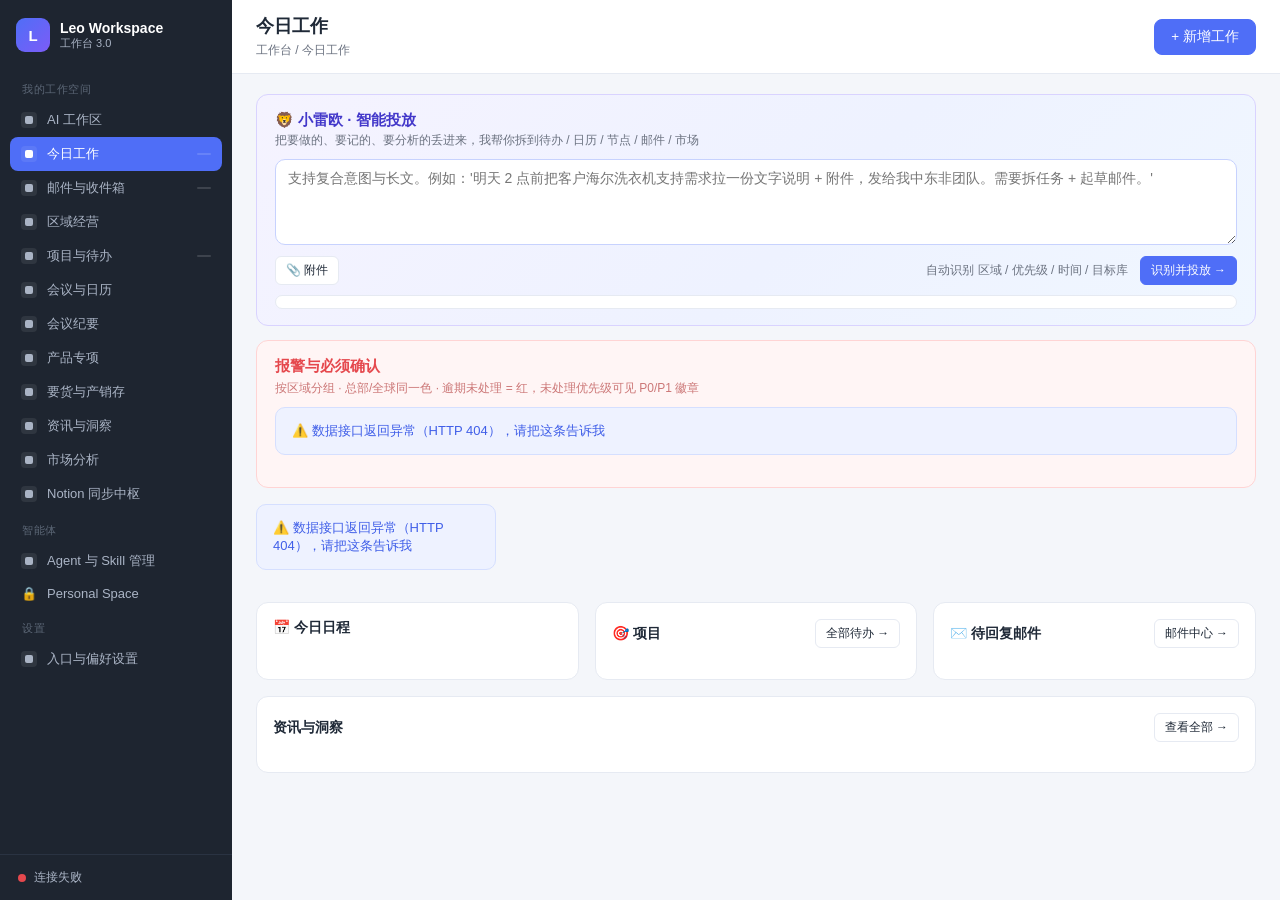
==== commit 16f02c73: "snapshot 2026-09-29 14:04" ====
--- a/index.html
+++ b/index.html
@@ -10,7 +10,7 @@
   <meta name="apple-mobile-web-app-title" content="Leo 工作台">
   <link rel="manifest" href="manifest.json">
   <link rel="apple-touch-icon" href="icon-192.png">
-  <link rel="stylesheet" href="style.css?v=82c33f1e">
+  <link rel="stylesheet" href="style.css?v=e0d79338">
 </head>
 <body>
   <aside class="sidebar">
@@ -59,6 +59,9 @@
   </aside>
   <div class="nav-backdrop" id="nav-backdrop"></div>
 
+  <!-- 跨设备同步提示：另一台设备改动后短暂提示，不阻塞操作 -->
+  <div class="sync-toast" id="sync-toast" hidden></div>
+
   <main class="main">
     <header class="topbar">
       <button class="mobile-nav-btn" id="mobile-nav-btn" aria-label="菜单">&#9776;</button>
@@ -190,6 +193,8 @@
           <div class="asean-alert-body" id="today-asean-alert-body"></div>
         </div>
 
+        <div class="degrade-bar" id="degrade-bar" hidden></div>
+
         <div class="alarm-card" id="today-alarm">
           <div class="alarm-title">报警与必须确认</div>
           <div class="alarm-sub">按区域分组 · 总部/全球同一色 · 逾期未处理 = 红，未处理优先级可见 P0/P1 徽章</div>
@@ -274,24 +279,75 @@
         </div>
       </div>
 
-      <!-- 区域经营 -->
+      <!-- 区域经营（1-8月经营看板：业绩趋势 → 产品结构 → 毛利分析） -->
       <div class="view" id="view-regional" hidden>
-        <div class="banner">经营结果 → 重点项目（含节点）→ 待办：先看结果，再看事。</div>
-        <div class="region-tabs" id="region-tabs"></div>
-        <div class="summary-grid" id="region-stats"></div>
-        <div class="card">
-          <div class="card-head"><h3>重点项目</h3><span class="intel-meta">P0/P1/项目类型 · 逾期自动标红</span></div>
-          <div id="region-projects"></div>
-        </div>
-        <div class="dashboard-row">
-          <div class="card flex-1">
-            <div class="card-head"><h3>其他待办</h3></div>
-            <div id="region-todos"></div>
-          </div>
-          <div class="card flex-1">
-            <div class="card-head"><h3>经营数据明细</h3></div>
-            <div id="region-metrics-detail"></div>
-          </div>
+        <!-- 顶部：大区 + 国家两级导航 -->
+        <div class="biz-top">
+          <div class="biz-regions" id="biz-regions"></div>
+          <div class="biz-time" id="biz-time"></div>
+        </div>
+        <div class="biz-countries" id="biz-countries"></div>
+        <div class="biz-ctxbar" id="biz-ctxbar"></div>
+
+        <!-- 第一部分：业绩趋势（收入柱 + 销量曲线） -->
+        <div class="card" id="biz-sec1">
+          <div class="card-head">
+            <h3>① 业绩趋势</h3>
+            <span class="intel-meta" id="biz-s1-meta"></span>
+          </div>
+          <div class="biz-kpis" id="biz-kpis"></div>
+          <div class="biz-chart-legend" id="biz-s1-legend"></div>
+          <div class="biz-chart-wrap" id="biz-chart"></div>
+          <div class="biz-insight" id="biz-ins1"></div>
+        </div>
+
+        <!-- 均价透视（独立区块：趋势 + 两条下钻路径） -->
+        <div class="card" id="biz-sec-asp">
+          <div class="card-head">
+            <h3>② 均价透视</h3>
+            <span class="intel-meta" id="biz-asp-meta"></span>
+          </div>
+          <div class="biz-asp-grid">
+            <div class="biz-asp-chart-wrap" id="biz-asp-chart"></div>
+            <div class="biz-asp-side" id="biz-asp-side"></div>
+          </div>
+          <div class="biz-asp-drill">
+            <div class="biz-asp-path" id="biz-asp-cat"></div>
+            <div class="biz-asp-path" id="biz-asp-ser"></div>
+            <div class="biz-asp-path" id="biz-asp-kg"></div>
+          </div>
+        </div>
+
+        <!-- 第三部分：产品结构 -->
+        <div class="card" id="biz-sec2">
+          <div class="card-head">
+            <h3>③ 产品结构</h3>
+            <span class="intel-meta" id="biz-s2-meta">品类量/额组成 · 当期 vs 同期</span>
+          </div>
+          <div class="biz-struct" id="biz-struct"></div>
+          <div class="biz-drill" id="biz-drill"></div>
+          <div class="biz-insight" id="biz-ins2"></div>
+        </div>
+
+        <!-- 第四部分：毛利分析 -->
+        <div class="card" id="biz-sec3">
+          <div class="card-head">
+            <h3>④ 毛利分析</h3>
+            <span class="intel-meta">毛利率当期 vs 同期 · 可比机型正负贡献</span>
+          </div>
+          <div id="biz-gm-countries"></div>
+          <div class="biz-gm-cats" id="biz-gm-cats"></div>
+          <div class="biz-gm-drill" id="biz-gm-drill"></div>
+          <div class="biz-insight" id="biz-ins3"></div>
+        </div>
+
+        <!-- 第五部分：利润额 -->
+        <div class="card" id="biz-sec-profit">
+          <div class="card-head">
+            <h3>⑤ 利润额</h3>
+            <span class="intel-meta" id="biz-profit-meta">以 0 为中线 · 国家贡献 / 产品正负 Top10</span>
+          </div>
+          <div id="biz-profit"></div>
         </div>
       </div>
 
@@ -716,7 +772,7 @@
 
       <!-- 资讯与洞察 -->
       <div class="view" id="view-insights" hidden>
-        <div class="banner">资讯来自本地快照，AI 透视给出关注点与行动建议。点击资讯可「转为跟进」。</div>
+        <div class="banner">行业资讯按版块归类（AI / 科技圈 / 商业财经 / 地缘政治 / 家电行业），点击标题直达原文。AI 透视提炼关注点与行动建议。</div>
         <div class="insight-grid" id="insights-list"></div>
       </div>
 
@@ -880,6 +936,6 @@
     </div>
   </div>
 
-  <script src="app.js?v=2733ff7d"></script>
+  <script src="app.js?v=5af27a5f"></script>
 </body>
 </html>
--- a/style.css
+++ b/style.css
@@ -238,6 +238,16 @@
 .alarm-title { color: var(--red); font-weight: 700; font-size: 15px; display: flex; align-items: center; gap: 6px; }
 .alarm-sub { color: #c77; font-size: 12px; margin: 4px 0 10px; }
 .alarm-body { color: var(--text); font-size: 13px; }
+
+/* ===== 外部数据源降级提示条（公司网络间歇阻断时用） ===== */
+.degrade-bar {
+  display: flex; align-items: flex-start; gap: 9px;
+  background: #fffaf0; border: 1px solid #ffe0a8; border-left: 4px solid #e8a33d;
+  border-radius: 10px; padding: 11px 14px; margin-bottom: 14px;
+  font-size: 12.5px; line-height: 1.6; color: #6b4a12;
+}
+.degrade-bar .dg-icon { font-size: 15px; line-height: 1.3; flex: 0 0 auto; }
+.degrade-bar .dg-text b { color: #a8620a; }
 
 /* ===== 报警区：按区域分组的彩色小卡片 ===== */
 .alarm-grid { display: grid; grid-template-columns: repeat(auto-fit, minmax(240px, 1fr)); gap: 10px; }
@@ -1017,6 +1027,36 @@
 .insight-suggest { font-size: 12px; color: #1a7f56; background: #eef8f2; border-radius: 6px; padding: 6px 8px; margin-top: 6px; line-height: 1.5; }
 .insight-date { font-size: 11px; color: var(--text-sub); margin-top: 4px; }
 
+/* ===== 资讯与洞察 · 版块改版（2026-09-28） ===== */
+.insight-statusbar {
+  display: flex; align-items: center; justify-content: space-between; gap: 12px;
+  padding: 10px 14px; margin-bottom: 14px; border-radius: 10px;
+  background: var(--card-bg, #fff); border: 1px solid var(--border, #e6e9f0);
+}
+.insight-statusbar .is-left { display: flex; align-items: center; gap: 8px; min-width: 0; }
+.insight-statusbar .is-dot { width: 8px; height: 8px; border-radius: 50%; flex: none; }
+.insight-statusbar .is-dot.ok { background: #41a862; box-shadow: 0 0 0 3px rgba(65,168,98,.15); }
+.insight-statusbar .is-dot.warn { background: #e0a03a; box-shadow: 0 0 0 3px rgba(224,160,58,.15); }
+.insight-statusbar .is-text { font-size: 12.5px; color: var(--text-sub); overflow: hidden; text-overflow: ellipsis; white-space: nowrap; }
+
+.insight-cat-desc { font-size: 11.5px; color: var(--text-sub); font-weight: 400; margin-left: auto; text-align: right; max-width: 55%; line-height: 1.4; }
+.insight-meta { display: flex; align-items: center; gap: 10px; margin-top: 6px; }
+.insight-src {
+  font-size: 11px; color: #556; background: #f2f4f9;
+  padding: 1px 7px; border-radius: 20px; white-space: nowrap;
+}
+.insight-meta .insight-date { margin-top: 0; }
+.insight-cat-empty { padding: 14px 0; font-size: 12.5px; }
+
+/* 手机端 */
+@media (max-width: 768px) {
+  .insight-grid { grid-template-columns: 1fr; }
+  .insight-cat-desc { display: none; }
+  .insight-statusbar { flex-direction: column; align-items: stretch; gap: 8px; }
+  .insight-statusbar .is-text { white-space: normal; }
+  .insight-statusbar .btn { width: 100%; }
+}
+
 /* ===== 资料分析 ===== */
 #ana-material { width: 100%; border: 1px solid var(--border); border-radius: 10px; padding: 12px; font-size: 13px; font-family: inherit; line-height: 1.6; resize: vertical; }
 #ana-material:focus { outline: none; border-color: var(--accent, #4f6ef7); }
@@ -2036,3 +2076,339 @@
   .lu-selbar { font-size: 11px; gap: 8px; }
   .lu-selbar .btn { margin-left: 0; }
 }
+
+/* ===== 区域经营（1-8月经营看板）· .bz- / .biz- 前缀 ===== */
+.biz-top { display:flex; align-items:center; gap:14px; flex-wrap:wrap; margin-bottom:10px; }
+.biz-regions { display:flex; gap:6px; }
+.biz-tab { padding:9px 20px; border:1px solid var(--border); background:var(--card); color:var(--text-sub);
+  border-radius:9px; font-size:14px; font-weight:600; cursor:pointer; transition:.15s; }
+.biz-tab:hover { border-color:var(--accent); color:var(--accent); }
+.biz-tab.active { background:var(--accent); border-color:var(--accent); color:#fff; }
+.biz-time { display:flex; align-items:center; gap:5px; flex-wrap:wrap; }
+.biz-time-lbl { font-size:12px; color:var(--text-sub); margin-right:2px; }
+.biz-chip { padding:5px 11px; border:1px solid var(--border); background:var(--card); color:var(--text-sub);
+  border-radius:14px; font-size:12.5px; cursor:pointer; transition:.15s; white-space:nowrap; }
+.biz-chip:hover { border-color:var(--accent); color:var(--accent); }
+.biz-chip.active { background:var(--accent-soft); border-color:var(--accent); color:var(--accent); font-weight:600; }
+
+.biz-countries { display:flex; align-items:center; gap:6px; flex-wrap:wrap; margin-bottom:12px;
+  padding-bottom:12px; border-bottom:1px solid var(--border); }
+.biz-cc { padding:7px 15px; border:1px solid var(--border); background:var(--card); color:var(--text);
+  border-radius:8px; font-size:13.5px; cursor:pointer; transition:.15s; }
+.biz-cc:hover { border-color:var(--accent); color:var(--accent); }
+.biz-cc.active { background:#1f2937; border-color:#1f2937; color:#fff; font-weight:600; }
+.biz-cc.all { border-style:dashed; }
+.biz-cc.all.active { border-style:solid; }
+.biz-cc-sep { width:1px; height:20px; background:var(--border); margin:0 3px; }
+
+.biz-ctxbar { display:flex; align-items:center; gap:12px; flex-wrap:wrap; padding:10px 14px; margin-bottom:14px;
+  background:var(--card); border:1px solid var(--border); border-left:3px solid var(--accent); border-radius:8px; font-size:12.5px; color:var(--text-sub); }
+.biz-ctx-strong { font-size:14px; font-weight:700; color:var(--text); }
+.biz-ctx-period { padding:2px 9px; background:var(--accent-soft); color:var(--accent); border-radius:10px; font-weight:600; }
+.biz-ctx-sub { display:flex; align-items:center; gap:5px; }
+.biz-ctx-d { margin-left:auto; color:var(--text); }
+
+.biz-kpis { display:grid; grid-template-columns:repeat(5,1fr); gap:10px; margin-bottom:16px; }
+.biz-kpi { background:var(--bg); border:1px solid var(--border); border-radius:10px; padding:12px 14px; min-width:0; }
+.bk-name { font-size:12.5px; color:var(--text-sub); display:flex; align-items:baseline; gap:5px; }
+.bk-unit { font-size:10.5px; color:#9aa3b2; }
+.bk-val { font-size:22px; font-weight:700; color:var(--text); margin:5px 0 4px; letter-spacing:-.4px; overflow-wrap:anywhere; }
+.bk-sub { font-size:11.5px; color:var(--text-sub); }
+.bk-sub.up { color:var(--red); }
+.bk-sub.down { color:var(--green); }
+
+.biz-chart-wrap { width:100%; overflow-x:auto; }
+.biz-svg { width:100%; min-width:660px; height:auto; display:block; }
+.bz-grid { stroke:var(--border); stroke-width:1; }
+.bz-ytick { font-size:10.5px; fill:#9aa3b2; }
+.bz-ytick2 { font-size:10.5px; fill:#b7c0cf; }
+.bz-xtick { font-size:11px; fill:var(--text-sub); }
+.bz-xtick.off { fill:#c8ced9; }
+.bz-xsub { font-size:10px; }
+.bz-xsub.up { fill:var(--red); }
+.bz-xsub.down { fill:var(--green); }
+.bz-hl { fill:rgba(79,110,247,.055); }
+.bz-bar { fill:#4f6ef7; }
+.bz-bar.dim { fill:#c3cdf5; }
+.bz-bar-pre { fill:#c9d0dd; }
+.bz-bar-pre.dim { fill:#e2e6ee; }
+.bz-fill { fill:#eceff4; }
+.bz-line { fill:none; stroke:#e5484d; stroke-width:2.2; }
+.bz-line-pre { fill:none; stroke:#b0b8c6; stroke-width:1.8; stroke-dasharray:5 4; }
+.bz-dot { fill:#e5484d; }
+.bz-pre-stack { fill:#d3d8e2; }
+.bz-sval { font-size:11px; fill:var(--text); text-anchor:end; }
+.bz-sprice { font-size:11px; fill:var(--text-sub); text-anchor:end; }
+.bz-sprice2 { font-size:11px; fill:#b7c0cf; text-anchor:end; }
+.bz-sdelta { font-size:11px; text-anchor:end; }
+.bz-sdelta.up { fill:var(--red); }
+.bz-sdelta.down { fill:var(--green); }
+
+.biz-chart-legend { display:flex; align-items:center; gap:14px; flex-wrap:wrap; margin-bottom:10px; font-size:12px; color:var(--text-sub); }
+.bz-metric { font-size:12px; color:var(--text-sub); margin-right:2px; }
+.bz-leg-sep { width:1px; height:14px; background:var(--border); }
+.bz-leg { display:flex; align-items:center; gap:5px; }
+.bz-leg i { width:12px; height:11px; border-radius:2px; display:inline-block; }
+.bz-leg i.bz-bar { background:#4f6ef7; }
+.bz-leg i.bz-bar-pre { background:#c9d0dd; }
+.bz-leg i.bz-fill { background:#eceff4; }
+.bz-leg i.bz-line { height:2px; border-radius:0; background:#e5484d; }
+.bz-leg i.bz-line-pre2 { height:2px; border-radius:0; background:repeating-linear-gradient(90deg,#b0b8c6 0 4px,transparent 4px 7px); }
+.biz-note { font-size:12px; color:var(--text-sub); line-height:1.65; margin-top:10px; padding:9px 12px;
+  background:var(--bg); border-radius:7px; border-left:3px solid var(--border); }
+
+.bz-cat-legend { display:flex; gap:14px; flex-wrap:wrap; font-size:11.5px; color:var(--text-sub); margin-bottom:12px; padding-bottom:10px; border-bottom:1px dashed var(--border); }
+.bz-struct-row { display:grid; grid-template-columns:repeat(4,minmax(0,1fr)); gap:16px; align-items:start; margin-bottom:18px; }
+.bz-struct-row.cols2 { grid-template-columns:repeat(2,minmax(0,1fr)); }
+.bz-struct-cell { min-width:0; }
+.bz-struct-cell.wide { min-width:0; }
+.bz-struct-h { font-size:12.5px; font-weight:600; color:var(--text); margin-bottom:8px; }
+.bz-struct-h.sub { color:var(--text-sub); font-weight:500; margin-top:10px; }
+.bz-donut { width:100%; max-width:170px; height:auto; display:block; }
+.bz-slice { transition:.15s; cursor:pointer; }
+.bz-slice:hover { opacity:.82; }
+.bz-donut-t { font-size:10px; fill:#9aa3b2; }
+.bz-donut-v { font-size:14px; font-weight:700; fill:var(--text); }
+.bz-brow { display:grid; grid-template-columns:62px 1fr 92px; gap:9px; align-items:center; margin-bottom:7px; font-size:12.5px; }
+.bz-bname { color:var(--text); }
+.bz-bbars { display:flex; flex-direction:column; gap:2px; }
+.bz-bb { height:9px; border-radius:2px; min-width:2px; }
+.bz-bb.pre { background:#dde2ea; }
+.bz-bval { text-align:right; color:var(--text); font-variant-numeric:tabular-nums; }
+.bz-bdelta { margin-left:6px; font-size:11px; }
+.bz-bdelta.up { color:var(--red); }
+.bz-bdelta.down { color:var(--green); }
+.bz-drill-title { display:flex; align-items:center; gap:6px; flex-wrap:wrap; margin:18px 0 12px;
+  padding-top:14px; border-top:1px dashed var(--border); font-size:12.5px; color:var(--text-sub); }
+.bz-drill-head { font-size:13px; font-weight:600; color:var(--text); margin:14px 0 8px; }
+.bz-hint { font-size:11.5px; font-weight:400; color:var(--text-sub); margin-left:8px; }
+.bz-leg-wrap { display:flex; gap:12px; flex-wrap:wrap; font-size:11.5px; color:var(--text-sub); margin-top:8px; }
+.bz-warn { padding:9px 13px; background:#fff8e6; border:1px solid #f5dfa8; border-radius:8px;
+  font-size:12.5px; color:#8a6d1a; margin-bottom:14px; }
+
+.biz-gm-cats { border:1px solid var(--border); border-radius:10px; overflow:hidden; }
+.bz-gmrow { display:grid; grid-template-columns:1.5fr .8fr .8fr .7fr 1fr 1fr; gap:8px; padding:10px 14px;
+  font-size:13px; align-items:center; border-bottom:1px solid var(--border); background:var(--card); }
+.bz-gmrow:last-child { border-bottom:0; }
+.bz-gmrow.head { background:var(--bg); font-size:12px; color:var(--text-sub); font-weight:600; }
+.bz-gmrow.clickable { cursor:pointer; }
+.bz-gmrow.clickable:hover { background:var(--accent-soft); }
+.bz-gmrow.active { background:var(--accent-soft); box-shadow:inset 3px 0 0 var(--accent); }
+.bz-gmname { font-weight:600; color:var(--text); }
+.bz-gmcur { font-weight:700; color:var(--text); font-variant-numeric:tabular-nums; }
+.bz-gmpre { color:var(--text-sub); font-variant-numeric:tabular-nums; }
+.bz-gmd { font-weight:600; font-variant-numeric:tabular-nums; }
+.bz-gmd.up { color:var(--red); }
+.bz-gmd.down { color:var(--green); }
+.bz-gmd.flat { color:var(--text-sub); }
+.bz-gmrev, .bz-gmgm { text-align:right; font-variant-numeric:tabular-nums; color:var(--text-sub); }
+.bz-gmgm.up { color:var(--red); }
+.bz-gmgm.down { color:var(--green); }
+.biz-gm-drill { margin-top:16px; }
+.bz-gm-block { margin-bottom:20px; }
+.bz-gm-block-h { font-size:13px; font-weight:600; color:var(--text); margin-bottom:8px;
+  padding-left:9px; border-left:3px solid var(--border); }
+.bz-gm-block-h.neg { border-left-color:var(--green); color:#0f7a41; }
+.bz-gm-block-h.pos { border-left-color:var(--red); color:#b8363b; }
+.bz-gmitem { display:grid; grid-template-columns:72px 58px 118px 130px 62px 1fr 88px 66px; gap:8px;
+  padding:7px 12px; font-size:12px; align-items:center; border-bottom:1px solid var(--border); }
+.bz-gmitem.head { background:var(--bg); font-size:11px; color:var(--text-sub); font-weight:600; border-radius:6px 6px 0 0; }
+.bz-gm-i1 { font-weight:600; color:var(--text); }
+.bz-gm-i2 { color:var(--text-sub); }
+.bz-gm-i3, .bz-gm-i4 { color:var(--text); font-variant-numeric:tabular-nums; }
+.bz-gm-vs { color:#9aa3b2; }
+.bz-gm-i5 { font-weight:600; font-variant-numeric:tabular-nums; }
+.bz-gm-i5.up { color:var(--red); }
+.bz-gm-i5.down { color:var(--green); }
+.bz-gm-i6 { background:var(--bg); border-radius:3px; height:12px; overflow:hidden; }
+.bz-gm-bar { height:100%; border-radius:3px; }
+.bz-gm-bar.neg { background:linear-gradient(90deg,#9dd8b4,#18a058); }
+.bz-gm-bar.pos { background:linear-gradient(90deg,#f0a6aa,#e5484d); }
+.bz-gm-i7 { text-align:right; font-weight:700; font-variant-numeric:tabular-nums; }
+.bz-gm-i8 { text-align:right; color:var(--text-sub); font-variant-numeric:tabular-nums; }
+.bz-tags { display:flex; flex-wrap:wrap; gap:7px; }
+.bz-tag { padding:5px 10px; background:var(--bg); border:1px solid var(--border); border-radius:6px;
+  font-size:11.5px; color:var(--text-sub); }
+
+@media (max-width:1100px) {
+  .biz-kpis { grid-template-columns:repeat(3,1fr); }
+  .bz-struct-row { grid-template-columns:repeat(2,minmax(0,1fr)); }
+  .bz-struct-row.cols2 { grid-template-columns:1fr; }
+  .bz-gmitem { grid-template-columns:62px 50px 100px 110px 54px 1fr 74px 56px; font-size:11px; gap:6px; }
+}
+@media (max-width:880px) {
+  .biz-countries { overflow-x:auto; flex-wrap:nowrap; padding-bottom:8px; }
+  .biz-cc, .biz-cc-sep { flex:0 0 auto; }
+  .biz-top { align-items:flex-start; }
+  .biz-kpis { grid-template-columns:repeat(2,1fr); }
+  .bz-struct-row { grid-template-columns:repeat(2,minmax(0,1fr)); }
+  .bz-struct-row.cols2 { grid-template-columns:1fr; }
+  .bz-donut { max-width:130px; margin:0 auto; }
+  .biz-ctx-d { margin-left:0; width:100%; }
+  .bz-gmrow { grid-template-columns:1.4fr .8fr .8fr 1fr; font-size:12px; }
+  .bz-gmrow .bz-gmgm, .bz-gmrow .bz-gmrev { display:none; }
+  .bz-gmitem { grid-template-columns:58px 48px 92px 1fr 56px; }
+  .bz-gmitem > div:nth-child(6), .bz-gmitem > div:nth-child(8) { display:none; }
+}
+
+/* ===== 区域经营 V2 · 均价透视 / 提示条 / 毛利国家贡献 / 环形占比 ===== */
+.biz-asp-grid { display:grid; grid-template-columns:1fr 200px; gap:18px; align-items:start; }
+.bz-asp-chart-wrap { min-width:0; }
+.bz-asp-side { display:flex; flex-direction:column; gap:10px; }
+.bz-asp-card { background:var(--bg); border:1px solid var(--border); border-left:3px solid var(--accent); border-radius:10px; padding:12px 14px; }
+.bz-asp-card.dim { border-left-color:var(--border); opacity:.85; }
+.bz-asp-lbl { font-size:11.5px; color:var(--text-sub); }
+.bz-asp-val { font-size:24px; font-weight:700; color:var(--text); margin:4px 0 2px; letter-spacing:-.4px; }
+.bz-asp-sub { font-size:11.5px; color:var(--text-sub); }
+.bz-asp-sub.up { color:var(--red); font-weight:600; }
+.bz-asp-sub.down { color:var(--green); font-weight:600; }
+.bz-asp-drill { margin-top:14px; padding-top:12px; border-top:1px dashed var(--border); }
+.bz-asp-path { display:flex; align-items:center; gap:8px; margin-bottom:8px; flex-wrap:wrap; }
+.bz-asp-path-lbl { font-size:12px; color:var(--text-sub); min-width:170px; }
+.bz-asp-path select { padding:6px 10px; border:1px solid var(--border); border-radius:7px; background:var(--card); color:var(--text); font-size:12.5px; }
+.bz-asp-drill-h { font-size:12.5px; font-weight:600; color:var(--text); margin-bottom:6px; }
+.bz-asp-leg { display:flex; gap:12px; font-size:11.5px; color:var(--text-sub); margin-top:6px; }
+
+/* 提示条 */
+.biz-insight { margin-top:14px; padding-top:12px; border-top:1px dashed var(--border); }
+.bz-ins-title { font-size:12px; font-weight:700; color:var(--text); margin-bottom:7px; }
+.bz-ins-item { font-size:12.5px; color:var(--text); padding:6px 10px; margin-bottom:5px; border-radius:7px; background:var(--bg); border-left:3px solid var(--border); line-height:1.55; }
+.bz-ins-item.up { border-left-color:var(--red); }
+.bz-ins-item.down { border-left-color:var(--green); }
+.bz-ins-item.warn { border-left-color:var(--orange); }
+
+/* 毛利大区层国家贡献 */
+.bz-gmc-row { display:grid; grid-template-columns:110px 130px 70px 1fr 74px; gap:10px; align-items:center; padding:8px 12px; font-size:12.5px; border-bottom:1px solid var(--border); cursor:pointer; transition:.12s; }
+.bz-gmc-row:hover { background:var(--accent-soft); }
+.bz-gmc-name { font-weight:600; color:var(--text); }
+.bz-gmc-rate { color:var(--text); font-variant-numeric:tabular-nums; }
+.bz-gmc-pre { color:#9aa3b2; font-size:11px; }
+.bz-gmc-dg { font-weight:600; font-variant-numeric:tabular-nums; }
+.bz-gmc-dg.up { color:var(--red); }
+.bz-gmc-dg.down { color:var(--green); }
+.bz-gmc-bar-wrap { background:var(--bg); border-radius:3px; height:11px; overflow:hidden; }
+.bz-gmc-bar { height:100%; border-radius:3px; }
+.bz-gmc-bar.neg { background:linear-gradient(90deg,#9dd8b4,#18a058); }
+.bz-gmc-bar.pos { background:linear-gradient(90deg,#f0a6aa,#e5484d); }
+.bz-gmc-eff { text-align:right; font-weight:700; font-variant-numeric:tabular-nums; }
+
+/* 环形占比标签 */
+.bz-donut-pct { font-size:11px; font-weight:700; fill:#fff; pointer-events:none; }
+.bz-slice.on { stroke:#1f2937; stroke-width:1.5; }
+.bz-bpct { margin-left:6px; font-size:11px; color:var(--text-sub); font-weight:400; }
+.bz-brow { cursor:pointer; border-radius:6px; padding:2px 4px; }
+.bz-brow:hover { background:var(--accent-soft); }
+.bz-brow.on { background:var(--accent-soft); box-shadow:inset 2px 0 0 var(--accent); }
+
+@media (max-width:880px) {
+  .biz-asp-grid { grid-template-columns:1fr; }
+  .bz-asp-side { flex-direction:row; flex-wrap:wrap; }
+  .bz-asp-card { flex:1; min-width:110px; }
+  .bz-gmc-row { grid-template-columns:90px 110px 60px 1fr 60px; font-size:11.5px; gap:7px; }
+}
+
+/* 趋势图数值标注 + 均价点击下钻 */
+.bz-val-cur { font-size:10.5px; font-weight:700; fill:#4f6ef7; }
+.bz-val-line { font-size:10px; font-weight:600; fill:#e5484d; }
+.bz-asp-l2 { font-size:12px; color:var(--text-sub); margin-right:2px; }
+.biz-chip.sm { padding:4px 10px; font-size:12px; }
+
+/* 利润额区块 */
+.bz-bar-neg { fill:#18a058; }
+.bz-bar-neg.dim { fill:#b7e0c8; }
+.bz-profit-countries { margin-bottom:16px; }
+.bz-profit-row { display:grid; grid-template-columns:110px 1fr 90px; gap:10px; align-items:center; padding:6px 12px; font-size:12.5px; border-bottom:1px solid var(--border); cursor:pointer; transition:.12s; }
+.bz-profit-row:hover { background:var(--accent-soft); }
+.bz-profit-name { font-weight:600; color:var(--text); }
+.bz-profit-bar-wrap { background:var(--bg); border-radius:3px; height:14px; overflow:hidden; position:relative; }
+.bz-profit-bar { height:100%; border-radius:3px; }
+.bz-profit-bar.neg { background:linear-gradient(90deg,#9dd8b4,#18a058); }
+.bz-profit-bar.pos { background:linear-gradient(90deg,#f0a6aa,#e5484d); }
+.bz-profit-val { text-align:right; font-weight:700; font-variant-numeric:tabular-nums; }
+.bz-profit-val.neg { color:var(--green); }
+.bz-profit-val.pos { color:var(--red); }
+.bz-profit-grid { display:grid; grid-template-columns:1fr 1fr; gap:18px; margin-top:14px; }
+.bz-profit-prow { display:grid; grid-template-columns:120px 70px 1fr 80px; gap:8px; align-items:center; padding:5px 10px; font-size:12px; border-bottom:1px solid var(--border); }
+.bz-profit-pname { font-weight:600; color:var(--text); }
+.bz-profit-pqty { color:var(--text-sub); font-variant-numeric:tabular-nums; }
+.bz-val-pre { font-size:10px; fill:#9aa3b2; }
+@media (max-width:880px) {
+  .bz-profit-grid { grid-template-columns:1fr; }
+  .bz-profit-row { grid-template-columns:90px 1fr 70px; font-size:11.5px; gap:7px; }
+  .bz-profit-prow { grid-template-columns:100px 56px 1fr 66px; font-size:11px; gap:6px; }
+}
+
+/* ===== 跨设备同步提示条（2026-09-22）=====
+   另一台设备改动后短暂出现，只做告知，不阻塞任何操作 */
+.sync-toast {
+  position: fixed;
+  left: 50%;
+  bottom: 22px;
+  transform: translateX(-50%);
+  z-index: 900;
+  padding: 9px 16px;
+  border-radius: 999px;
+  background: #1e2530;
+  color: #eaf1fb;
+  font-size: 12.5px;
+  line-height: 1.4;
+  box-shadow: 0 6px 20px rgba(12, 20, 34, .28);
+  border: 1px solid rgba(255, 255, 255, .08);
+  animation: syncToastIn .22s ease-out;
+  pointer-events: none;
+  max-width: calc(100vw - 32px);
+  text-align: center;
+}
+.sync-toast[hidden] { display: none; }
+@keyframes syncToastIn {
+  from { opacity: 0; transform: translateX(-50%) translateY(8px); }
+  to   { opacity: 1; transform: translateX(-50%) translateY(0); }
+}
+@media (max-width: 640px) {
+  .sync-toast { bottom: 14px; font-size: 12px; padding: 8px 14px; }
+}
+
+/* ===== iPhone 触摸目标放大（2026-09-22）=====
+   原有 .task-check 仅 18px，手指容易误触；这里只放大可点区域，
+   视觉尺寸靠 ::before 保持原样，不改版式观感 */
+@media (max-width: 768px) {
+  .task-check {
+    position: relative;
+    width: 22px;
+    height: 22px;
+  }
+  .task-check::after {
+    content: '';
+    position: absolute;
+    left: 50%; top: 50%;
+    width: 44px; height: 44px;
+    transform: translate(-50%, -50%);
+  }
+  .nav-item { min-height: 44px; }
+  .p-b-ck, .p-act-done { min-width: 30px; min-height: 30px; }
+}
+
+/* ===== 手机端登录门适配（2026-09-22）=====
+   登录门内联写死 width:380px，在窄屏上贴边且输入框偏小。
+   这里只覆盖宽度与触控尺寸，不改变视觉风格。
+   iOS 会在字号 <16px 的输入框上触发自动放大，故 input 提至 16px。 */
+@media (max-width: 480px) {
+  #login-mask .modal {
+    width: 92vw !important;
+    max-width: 92vw !important;
+  }
+  #login-mask .modal-body { padding: 6px 16px 14px; }
+  #login-mask .modal-head { padding: 16px 16px 8px; }
+  #login-mask .modal-foot { padding: 12px 16px 16px; }
+  #login-mask #login-key {
+    font-size: 16px;
+    padding: 12px 14px;
+    width: 100%;
+    box-sizing: border-box;
+  }
+  #login-mask .modal-foot .btn {
+    min-height: 44px;
+    min-width: 88px;
+    font-size: 15px;
+  }
+}
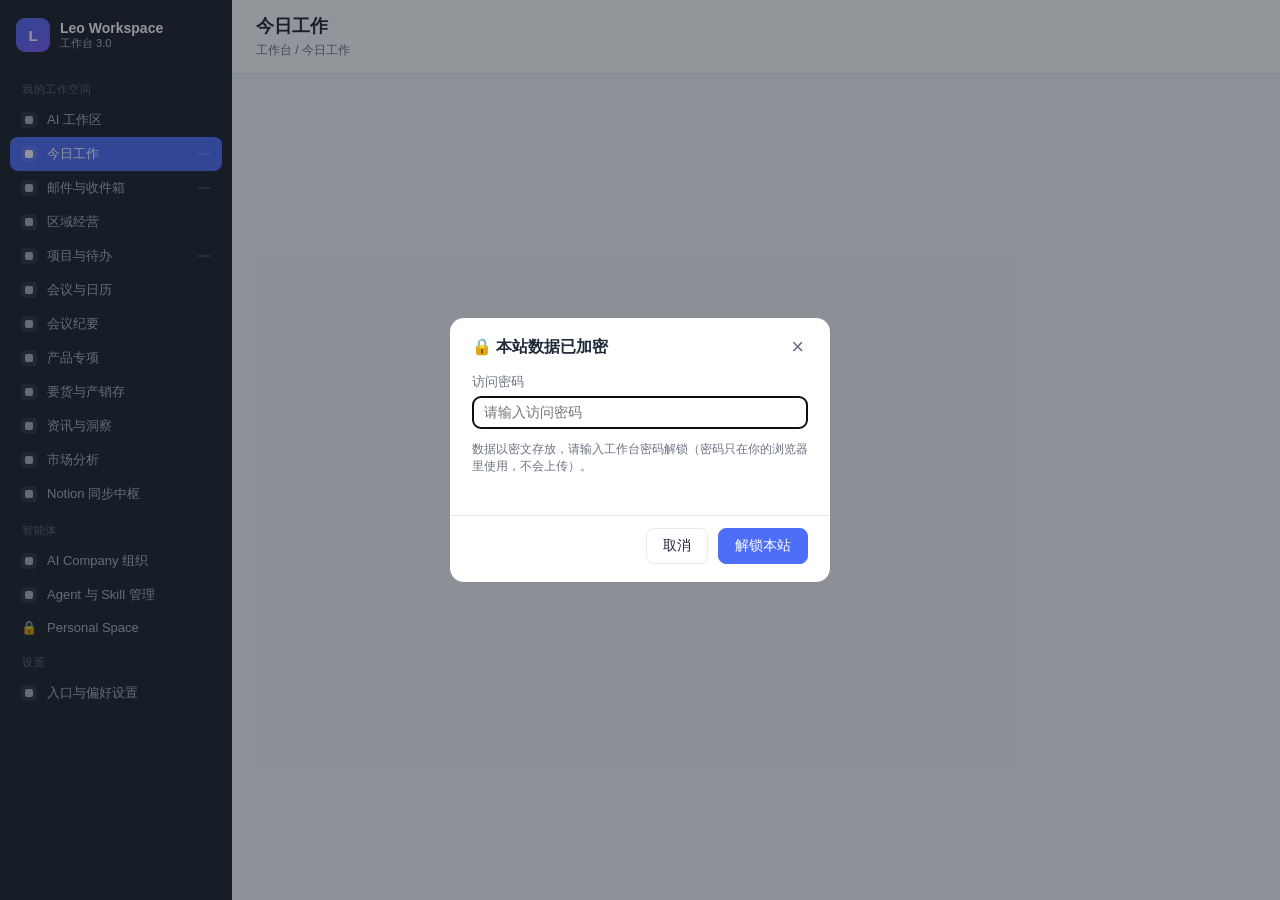
==== commit 08f68813: "snapshot 2026-10-10 17:22" ====
--- a/index.html
+++ b/index.html
@@ -6,11 +6,47 @@
   <title>Leo 工作台</title>
   <meta name="theme-color" content="#1e2530">
   <meta name="apple-mobile-web-app-capable" content="yes">
-  <meta name="apple-mobile-web-app-status-bar-style" content="black-translucent">
+  <!-- default：状态栏不透明、页面内容从状态栏下方开始。
+       原来用 black-translucent 会让页面钻到状态栏底下，手机上顶部工具栏（汉堡菜单）被盖住看不见。 -->
+  <meta name="apple-mobile-web-app-status-bar-style" content="default">
   <meta name="apple-mobile-web-app-title" content="Leo 工作台">
   <link rel="manifest" href="manifest.json">
   <link rel="apple-touch-icon" href="icon-192.png">
-  <link rel="stylesheet" href="style.css?v=e0d79338">
+  <link rel="stylesheet" href="style.css?v=fe773731">
+  <style>
+    /* ===== Leo AI Company 组织视图（仅作用于 #view-company，前缀 ac-，不影响既有版式） ===== */
+    .ac-org { display: flex; flex-direction: column; align-items: center; padding: 4px 0 2px; }
+    .ac-node { display: flex; flex-direction: column; align-items: center; gap: 2px; border: 1px solid var(--border); border-radius: 12px; padding: 10px 26px; background: var(--accent-soft); }
+    .ac-node.ac-coo { background: #fff; border-color: var(--accent); box-shadow: 0 1px 6px rgba(79, 110, 247, .12); }
+    .ac-node-name { font-size: 14px; font-weight: 700; color: var(--text); }
+    .ac-node-role { font-size: 12px; color: var(--text-sub); }
+    .ac-stem { width: 2px; height: 20px; background: var(--border); }
+    .ac-sub-row { display: flex; flex-wrap: wrap; gap: 8px; justify-content: center; border-top: 2px solid var(--border); padding-top: 16px; }
+    .ac-sub { font-size: 12.5px; color: var(--text); background: #fff; border: 1px solid var(--border); border-radius: 999px; padding: 5px 14px; font-family: ui-monospace, Consolas, monospace; }
+    .ac-grid { display: grid; grid-template-columns: repeat(auto-fill, minmax(320px, 1fr)); gap: 12px; }
+    .ac-card { border: 1px solid var(--border); border-radius: 12px; padding: 14px; background: #fff; }
+    .ac-card.ac-head-office { border-color: var(--accent); background: var(--accent-soft); }
+    .ac-card-head { display: flex; align-items: center; justify-content: space-between; gap: 8px; }
+    .ac-card-name { font-size: 13.5px; font-weight: 700; color: var(--text); }
+    .ac-card-file { font-family: ui-monospace, Consolas, monospace; font-size: 11px; color: var(--text-sub); background: var(--bg); border: 1px solid var(--border); border-radius: 6px; padding: 2px 7px; }
+    .ac-card-role { font-size: 12.5px; color: var(--accent); margin-top: 5px; font-weight: 600; }
+    .ac-card-duty { font-size: 12.5px; color: var(--text-sub); line-height: 1.7; margin-top: 8px; }
+    .ac-tags { display: flex; flex-wrap: wrap; gap: 5px; margin-top: 10px; }
+    .ac-tag { font-size: 11.5px; color: var(--text-sub); background: var(--bg); border: 1px solid var(--border); border-radius: 999px; padding: 2px 9px; }
+    .ac-list { margin: 0; padding-left: 17px; font-size: 12.5px; color: var(--text-sub); line-height: 1.85; }
+    .ac-list li { margin: 0; }
+    .ac-note { font-size: 12px; color: var(--text-sub); margin-top: 10px; line-height: 1.7; }
+    @media (max-width: 620px) { .ac-sub-row { border-top: none; padding-top: 6px; } .ac-stem { height: 14px; } }
+    .ac-warn { border: 1px solid #f5c6c6; background: #fff6f6; border-radius: 10px; padding: 11px 13px; margin-top: 12px; }
+    .ac-warn b { color: #c0392b; font-size: 12.5px; }
+    .ac-warn p { font-size: 12px; color: #7a4a44; line-height: 1.75; margin-top: 5px; }
+    .ac-flow { counter-reset: acflow; list-style: none; margin: 0; padding: 0; display: grid; gap: 7px; }
+    .ac-flow li { position: relative; padding: 8px 10px 8px 34px; background: var(--bg); border-left: 2px solid var(--accent); font-size: 12.5px; color: var(--text-sub); line-height: 1.6; counter-increment: acflow; border-radius: 0 8px 8px 0; }
+    .ac-flow li::before { content: counter(acflow); position: absolute; left: 10px; top: 8px; width: 17px; height: 17px; display: grid; place-items: center; font-size: 10.5px; color: var(--accent); border: 1px solid var(--accent); border-radius: 50%; background: #fff; }
+    .ac-flow li strong { color: var(--text); }
+    .ac-path { font-family: ui-monospace, Consolas, monospace; font-size: 11.5px; color: var(--text-sub); background: var(--bg); border: 1px solid var(--border); border-radius: 6px; padding: 2px 7px; }
+    .ac-sub-label { font-size: 12.5px; font-weight: 700; color: var(--accent); margin-bottom: 8px; }
+  </style>
 </head>
 <body>
   <aside class="sidebar">
@@ -35,6 +71,7 @@
       <button class="nav-item" data-view="sync"><span class="nav-ico ico-sync"></span>Notion 同步中枢</button>
 
       <div class="nav-group">智能体</div>
+      <button class="nav-item" data-view="company"><span class="nav-ico ico-agent"></span>AI Company 组织</button>
       <button class="nav-item" data-view="skills"><span class="nav-ico ico-agent"></span>Agent 与 Skill 管理</button>
 
       <button class="nav-item personal-nav personal-gate" data-view="personal" data-section="__gate__">
@@ -71,7 +108,7 @@
       </div>
       <div class="topbar-actions">
         <span class="sync-hint" id="sync-hint"></span>
-        <button class="btn btn-primary" id="btn-new" onclick="newWork()">+ 新增工作</button>
+        <button class="btn btn-primary" id="btn-new" data-write-only onclick="newWork()">+ 新增工作</button>
       </div>
     </header>
 
@@ -281,6 +318,24 @@
 
       <!-- 区域经营（1-8月经营看板：业绩趋势 → 产品结构 → 毛利分析） -->
       <div class="view" id="view-regional" hidden>
+        <!-- 独立密码门：区域经营含真实收入/毛利/均价，公网上单独加密 -->
+        <div class="biz-lock" id="biz-lock" hidden>
+          <div class="biz-lock-card">
+            <div class="biz-lock-ico">
+              <svg viewBox="0 0 24 24" width="26" height="26" fill="none" stroke="currentColor" stroke-width="1.8" stroke-linecap="round" stroke-linejoin="round">
+                <rect x="4" y="10.5" width="16" height="10" rx="2"></rect>
+                <path d="M8 10.5V7a4 4 0 0 1 8 0v3.5"></path>
+              </svg>
+            </div>
+            <h3>区域经营已加密</h3>
+            <p>该板块使用独立密码保护，公网上单独加密。为避免旁人顺手翻看，<b>每次进入都要重新输入密码</b>，离开本栏目即自动重新上锁。</p>
+            <div class="biz-lock-row">
+              <input type="password" id="biz-lock-input" placeholder="请输入区域经营密码" autocomplete="off" />
+              <button type="button" id="biz-lock-btn" class="btn-primary">解锁查看</button>
+            </div>
+            <div class="biz-lock-err" id="biz-lock-err"></div>
+          </div>
+        </div>
         <!-- 顶部：大区 + 国家两级导航 -->
         <div class="biz-top">
           <div class="biz-regions" id="biz-regions"></div>
@@ -398,13 +453,85 @@
 
       <!-- 会议与日历 -->
       <div class="view" id="view-meetings" hidden>
-        <div class="cal-col">
-          <div class="cal-col-head">
-            <div class="cal-col-title"><span class="cal-col-ico">🗓️</span>日程</div>
-            <div class="cal-col-sub">日程与会议 · 按日期排列</div>
-            <button class="cal-add-btn" data-add-type="schedule" type="button">＋ 新增</button>
-          </div>
-          <div id="meetings-list"></div>
+        <div class="calx">
+          <!-- 左：迷你月历 + 周概览 + 来源 -->
+          <aside class="calx-side">
+            <div class="calx-mini" id="calx-mini"></div>
+            <div class="calx-stats" id="calx-stats"></div>
+            <div class="calx-src" id="calx-src"></div>
+          </aside>
+
+          <!-- 右：周工具栏 + 周标签 + 周网格/列表 -->
+          <section class="calx-main">
+            <div class="calx-bar">
+              <div class="calx-nav">
+                <button class="calx-nbtn" id="calx-prev" type="button" title="上一周">‹</button>
+                <button class="calx-nbtn calx-nbtn-today" id="calx-today" type="button">今天</button>
+                <button class="calx-nbtn" id="calx-next" type="button" title="下一周">›</button>
+              </div>
+              <div class="calx-range" id="calx-range"></div>
+              <div class="calx-seg" id="calx-viewseg">
+                <button class="calx-seg-item is-on" data-calview="week" type="button">周视图</button>
+                <button class="calx-seg-item" data-calview="list" type="button">列表</button>
+              </div>
+              <button class="cal-add-btn" data-add-type="schedule" type="button">＋ 新增</button>
+            </div>
+            <div class="calx-tabs" id="calx-tabs"></div>
+            <div class="calx-body" id="calx-body"></div>
+          </section>
+        </div>
+
+        <!-- 会议纪要抽屉：点任意日程即开 -->
+        <div class="calx-drawer" id="calx-drawer" hidden>
+          <div class="calx-drawer-mask" data-drawer-close></div>
+          <aside class="calx-drawer-box">
+            <div class="calx-drawer-head">
+              <div class="calx-drawer-hl">
+                <div class="calx-drawer-title" id="cd-title">会议纪要</div>
+                <div class="calx-drawer-sub" id="cd-sub"></div>
+              </div>
+              <button class="calx-drawer-x" data-drawer-close type="button">✕</button>
+            </div>
+            <div class="calx-drawer-body">
+              <div class="calx-drawer-tools" id="cd-tools"></div>
+              <div class="calx-frow">
+                <label class="calx-field">
+                  <span>区域</span>
+                  <select id="cd-region">
+                    <option value="">-</option>
+                    <option value="东盟">东盟</option>
+                    <option value="中东非">中东非</option>
+                    <option value="印度">印度</option>
+                    <option value="全球">全球</option>
+                  </select>
+                </label>
+                <label class="calx-field">
+                  <span>参与人</span>
+                  <input type="text" id="cd-participants" placeholder="用逗号分隔" />
+                </label>
+              </div>
+              <label class="calx-field">
+                <span>纪要正文</span>
+                <textarea id="cd-summary" rows="6" placeholder="会议讨论了什么、各方观点、待确认事项…"></textarea>
+              </label>
+              <div class="calx-field">
+                <span>关键结论 / 决策</span>
+                <div class="calx-rows" id="cd-conclusions"></div>
+                <button class="calx-addrow" type="button" data-add-row="concl">＋ 加一条结论</button>
+              </div>
+              <div class="calx-field">
+                <span>行动项（可一键写入「项目与待办」）</span>
+                <div class="calx-rows" id="cd-actions"></div>
+                <button class="calx-addrow" type="button" data-add-row="action">＋ 加一条行动项</button>
+              </div>
+              <div class="calx-drawer-msg" id="cd-msg"></div>
+            </div>
+            <div class="calx-drawer-foot">
+              <button class="calx-dbtn calx-dbtn-del" id="cd-del" type="button">删除纪要</button>
+              <button class="calx-dbtn calx-dbtn-push" id="cd-push" type="button">行动项 → 待办</button>
+              <button class="calx-dbtn calx-dbtn-save" id="cd-save" type="button">保存纪要</button>
+            </div>
+          </aside>
         </div>
       </div>
 
@@ -827,6 +954,250 @@
         </div>
       </div>
 
+      <!-- Leo AI Company（多智能体组织架构） -->
+      <div class="view" id="view-company" hidden>
+        <div class="banner banner-ai">
+          <strong>Leo AI Company · 多智能体工作团队</strong>
+          <div class="sub">Leo 只对 Leo COO 一人下指令；由 COO 判断任务类型、拆解、调度 5 个专业 Agent，检查口径与逻辑冲突后，整合成适合管理层阅读的输出。复杂跨部门任务优先调用 Subagents。</div>
+        </div>
+
+        <!-- 怎么用：加内容 + 开会 -->
+        <div class="card">
+          <div class="card-head">
+            <h3>怎么用 · 加内容与开会</h3>
+            <span class="intel-meta">三个入口 · 六步会议</span>
+          </div>
+          <div class="ac-grid">
+            <div>
+              <div class="ac-sub-label">① 你想干的内容，从哪进</div>
+              <ol class="ac-list">
+                <li><strong>本页顶部「智能投放」</strong>（今日工作视图）：写一句复合意图 → 自动拆到 待办 / 日历 / 节点 / 邮件</li>
+                <li><strong>直接对小雷欧说</strong>：最省事，任何想法直接讲</li>
+                <li><strong>议题收件箱</strong>：按模板写成文件放进 <span class="ac-path">leo-ai-company/agenda/</span></li>
+              </ol>
+              <div class="ac-note">注意：本页的 AI 是<b>独立通道</b>，与 WorkBuddy 里的 Agent 团队不互通——在网页里写的内容不会自动触发下面的会议。</div>
+            </div>
+            <div>
+              <div class="ac-sub-label">② 让他们开会（六步）</div>
+              <ol class="ac-flow">
+                <li><strong>立题</strong>：给议题 + 口径 / 时间 / 区域</li>
+                <li><strong>定人</strong>：COO 按议题选派参会 Agent，够用即可</li>
+                <li><strong>独立表态</strong>：各 Agent 互相看不到对方，防趋同</li>
+                <li><strong>汇总</strong>：共识 / 真分歧 / 口径冲突 / 矛盾排查</li>
+                <li><strong>表决</strong>（可选，仅明确取舍时）</li>
+                <li><strong>落盘</strong>：纪要写入 meetings/ 并回报摘要</li>
+              </ol>
+            </div>
+          </div>
+          <div class="ac-warn">
+            <b>三个必须知道的边界</b>
+            <p>
+              1. <strong>同源模型</strong>：5 个 Agent 跑在同一底层模型上，角色差异来自提示词——纪要里的"共识"<strong>不等于</strong>多方独立验证。<br>
+              2. <strong>表决不是证据</strong>：投票只用来呈现"不同优先级下会怎么选"，不能当成可靠性背书。<br>
+              3. <strong>无数据不推演</strong>：缺数据处标注"待确认"并给出获取路径，不会为了把会开完整而编造。
+            </p>
+          </div>
+          <div class="ac-note">
+            纪要固定十段，核心是「各方立场（关键人员发言）」与「分歧清单」——最该看的往往不是结论，
+            而是哪几个职能在哪一点上不一致、依据是什么、还缺什么证据才能收敛。<br>
+            议题收件箱 <span class="ac-path">leo-ai-company/agenda/</span> ·
+            纪要存档 <span class="ac-path">leo-ai-company/meetings/</span>
+          </div>
+        </div>
+
+        <!-- AI 视频项目开工包 -->
+        <div class="card">
+          <div class="card-head">
+            <h3>AI 视频项目 · 开工包</h3>
+            <span class="intel-meta">抖音 · 4–5 分钟价值观类 · 横屏 16:9</span>
+          </div>
+
+          <div class="ac-warn">
+            <b>一处重要更正</b>
+            <p>「中视频伙伴计划」已于 <strong>2024-09-09 停止加入、09-19 停止收益发放</strong>（来源：西瓜创作平台官方规则页），
+            权益升级为「抖音创作者伙伴计划」。不要再按"累计 1.7 万播放"规划。
+            另：伙伴计划门槛官方未公开统一数字，<strong>以创作者后台校验页为准</strong>。</p>
+          </div>
+
+          <div class="ac-grid">
+            <div>
+              <div class="ac-sub-label">首期花费 ¥133（第 1 周就买）</div>
+              <ol class="ac-list">
+                <li>曲多多 ¥49 —— 抖音商用 BGM 授权，防静音限流</li>
+                <li>剪映 SVIP ¥36（首月）—— 流程出口</li>
+                <li>魔音工坊 ¥48 —— 锁定旁白音色</li>
+              </ol>
+              <div class="ac-note">三档预算：验证 ¥435/月（首月 ¥309）｜中性 ¥856/月｜进阶 ¥3,608/月。
+              分 3 期释放，总 ¥12,845。<strong>绝不买年付</strong>（积分不结转、退款不按比例）。</div>
+            </div>
+            <div>
+              <div class="ac-sub-label">你要做什么</div>
+              <ol class="ac-flow">
+                <li><strong>今天</strong>：注册新号 + 实名；测通「AI 自主声明」可见；下 3 单 ¥133</li>
+                <li><strong>明天</strong>：定昵称（每月仅能改 1–2 次）；头像用成片一帧；绑定头条/西瓜</li>
+                <li><strong>48h 内</strong>：发第 1 条，带 #AI创作浪潮计划 + AI 声明</li>
+                <li><strong>每周</strong>：60 分钟内回全部评论；记 24h/72h 数据；周日截图校验门槛</li>
+              </ol>
+            </div>
+          </div>
+
+          <div class="ac-note">
+            赚多少回本：靠流量分成需单条 6–19 万播放（零基础做不到）；<strong>真正拐点是 1000 粉接首单星图</strong>（300–1000 元 ≈ 覆盖 1–2 个月成本）。
+            官方口径：<strong>星图接单率 = 互动率 &gt; 播放完成率 &gt; 粉丝数</strong> —— 别死磕播放量。<br>
+            产出文件在 <span class="ac-path">leo-ai-company/</span>：开工总览 · 采购清单与预算 · 起号与冷启动清单 · AI视频SOP（3 份）· 台账（3 份）· 选题库与脚本成品包 · 盈亏测算器
+          </div>
+        </div>
+
+        <!-- 汇报层级 -->
+        <div class="card">
+          <div class="card-head">
+            <h3>汇报层级</h3>
+            <span class="intel-meta">单一接口 · 不越级调度</span>
+          </div>
+          <div class="ac-org">
+            <div class="ac-node">
+              <span class="ac-node-name">Leo</span>
+              <span class="ac-node-role">董事长 · 唯一决策人</span>
+            </div>
+            <div class="ac-stem"></div>
+            <div class="ac-node ac-coo">
+              <span class="ac-node-name">Leo COO</span>
+              <span class="ac-node-role">AI COO / 项目主管 · 拆解 · 调度 · 复核 · 输出</span>
+            </div>
+            <div class="ac-stem"></div>
+            <div class="ac-sub-row">
+              <span class="ac-sub">sales-analyst</span>
+              <span class="ac-sub">product-manager</span>
+              <span class="ac-sub">finance-bp</span>
+              <span class="ac-sub">data-analyst</span>
+              <span class="ac-sub">supply-chain</span>
+            </div>
+          </div>
+          <div class="ac-note">专业 Subagent 主要负责分析，不负责最终跨部门结论；跨部门结论由 Leo COO 综合输出。</div>
+        </div>
+
+        <!-- 岗位编制 -->
+        <div class="card">
+          <div class="card-head">
+            <h3>岗位编制</h3>
+            <span class="intel-meta">6 个 Agent · 用户级（所有工作区可用）</span>
+          </div>
+          <div class="ac-grid">
+            <div class="ac-card ac-head-office">
+              <div class="ac-card-head">
+                <span class="ac-card-name">Leo COO</span>
+                <span class="ac-card-file">leo-coo.md</span>
+              </div>
+              <div class="ac-card-role">AI COO / 项目主管</div>
+              <div class="ac-card-duty">接收任务 → 判断类型 → 拆解 → 选择参与 Agent → 派单 → 汇总 → 检查口径与逻辑冲突 → 必要时要求补充分析 → 输出管理层汇报。</div>
+              <div class="ac-tags"><span class="ac-tag">任务编排</span><span class="ac-tag">口径检查</span><span class="ac-tag">结论整合</span><span class="ac-tag">工具全权限</span></div>
+            </div>
+
+            <div class="ac-card">
+              <div class="ac-card-head">
+                <span class="ac-card-name">sales-analyst</span>
+                <span class="ac-card-file">sales-analyst.md</span>
+              </div>
+              <div class="ac-card-role">区域销售分析师</div>
+              <div class="ac-card-duty">市场销量、国家、客户、渠道、市场份额、销售目标、销售预测、增长机会、销售差距分析。</div>
+              <div class="ac-tags"><span class="ac-tag">销量</span><span class="ac-tag">渠道</span><span class="ac-tag">份额</span><span class="ac-tag">目标 / 预测</span><span class="ac-tag">只读</span></div>
+            </div>
+
+            <div class="ac-card">
+              <div class="ac-card-head">
+                <span class="ac-card-name">product-manager</span>
+                <span class="ac-card-file">product-manager.md</span>
+              </div>
+              <div class="ac-card-role">产品经理</div>
+              <div class="ac-card-duty">产品结构、滚筒 / 波轮 / 双缸、kg 段、型号、价格带、竞品、新品规划、产品组合和缺口。</div>
+              <div class="ac-tags"><span class="ac-tag">产品结构</span><span class="ac-tag">kg 段</span><span class="ac-tag">价格带</span><span class="ac-tag">新品规划</span><span class="ac-tag">只读</span></div>
+            </div>
+
+            <div class="ac-card">
+              <div class="ac-card-head">
+                <span class="ac-card-name">finance-bp</span>
+                <span class="ac-card-file">finance-bp.md</span>
+              </div>
+              <div class="ac-card-role">财务业务伙伴</div>
+              <div class="ac-card-duty">收入、毛利、利润、ASP、成本、费用、预算、ROI、投入产出、盈亏平衡、敏感性分析。</div>
+              <div class="ac-tags"><span class="ac-tag">利润</span><span class="ac-tag">ASP</span><span class="ac-tag">费用 / ROI</span><span class="ac-tag">敏感性</span></div>
+            </div>
+
+            <div class="ac-card">
+              <div class="ac-card-head">
+                <span class="ac-card-name">data-analyst</span>
+                <span class="ac-card-file">data-analyst.md</span>
+              </div>
+              <div class="ac-card-role">数据分析师 · 数字可信度守门人</div>
+              <div class="ac-card-duty">Excel 分析、数据清洗、同比、环比、完成率、占比、数据异常、数据口径校验、数据一致性检查。</div>
+              <div class="ac-tags"><span class="ac-tag">清洗</span><span class="ac-tag">同比 / 环比</span><span class="ac-tag">口径校验</span><span class="ac-tag">异常识别</span></div>
+            </div>
+
+            <div class="ac-card">
+              <div class="ac-card-head">
+                <span class="ac-card-name">supply-chain</span>
+                <span class="ac-card-file">supply-chain.md</span>
+              </div>
+              <div class="ac-card-role">供应链专员</div>
+              <div class="ac-card-duty">订单、生产、库存、ETD / ETA、出运、清关、到库、本地生产、供应商、交付风险。</div>
+              <div class="ac-tags"><span class="ac-tag">交付节点</span><span class="ac-tag">库存</span><span class="ac-tag">清关</span><span class="ac-tag">供应商</span><span class="ac-tag">只读</span></div>
+            </div>
+          </div>
+        </div>
+
+        <!-- 复核检查项 + 输出格式 -->
+        <div class="dashboard-row">
+          <div class="card flex-1">
+            <div class="card-head"><h3>管理层复核 · 必须检查</h3></div>
+            <ol class="ac-list">
+              <li>哪些是事实</li>
+              <li>哪些是推导</li>
+              <li>哪些是假设</li>
+              <li>时间、单位、币种、统计口径是否一致</li>
+              <li>不同 Agent 是否存在矛盾</li>
+              <li>核心经营问题是什么</li>
+              <li>最大风险是什么</li>
+              <li>最大机会是什么</li>
+              <li>最终需要什么动作</li>
+            </ol>
+          </div>
+          <div class="card flex-1">
+            <div class="card-head"><h3>默认最终输出格式</h3></div>
+            <ol class="ac-list">
+              <li>结论</li>
+              <li>关键数据</li>
+              <li>核心问题</li>
+              <li>原因</li>
+              <li>风险与机会</li>
+              <li>建议动作</li>
+              <li>负责人 / 时间节点</li>
+              <li>待确认事项</li>
+            </ol>
+          </div>
+        </div>
+
+        <!-- 统一分析原则 -->
+        <div class="card">
+          <div class="card-head"><h3>统一分析原则</h3><span class="intel-meta">全体 Agent 共同遵守</span></div>
+          <div class="ac-grid">
+            <ul class="ac-list">
+              <li>目标和前提优先</li>
+              <li>检查数据完整性</li>
+              <li>不迎合预设结论</li>
+              <li>区分事实、推导、判断、建议</li>
+              <li>核对口径、单位和时间范围</li>
+            </ul>
+            <ul class="ac-list">
+              <li>结论先行</li>
+              <li>问题 → 原因 → 动作 → 负责人</li>
+              <li>重点关注目标完成率、同比、差距、风险和机会</li>
+              <li>异常数据必须回答“为什么”和“怎么办”</li>
+            </ul>
+          </div>
+          <div class="ac-note">权限原则：专业 Subagent 主要负责分析，不负责最终跨部门结论；Leo COO 负责最终综合和输出。尽量只给每个 Subagent 必要的工具权限。</div>
+        </div>
+      </div>
+
       <!-- 入口与偏好设置 -->
       <div class="view" id="view-settings" hidden>
         <div class="card" style="max-width:560px">
@@ -936,6 +1307,6 @@
     </div>
   </div>
 
-  <script src="app.js?v=5af27a5f"></script>
+  <script src="app.js?v=1c31bd3c"></script>
 </body>
 </html>
--- a/style.css
+++ b/style.css
@@ -752,6 +752,9 @@
 .tm-body { flex: 1; min-width: 0; }
 .tm-title { font-size: 13.5px; font-weight: 600; color: var(--text-main); text-decoration: none; line-height: 1.4; }
 .tm-title:hover { color: var(--accent); }
+/* 无链接的日程标题（iCloud 事件没有 url）：纯文本，不该有链接的可点感 */
+.tm-title-plain { cursor: default; }
+.tm-title-plain:hover { color: var(--text-main); }
 .tm-loc { font-size: 11.5px; color: var(--text-sub); margin-top: 3px; }
 .tm-actions { margin-top: 6px; display: flex; gap: 8px; }
 .note-concl-row input { width: 100%; padding: 7px 10px; border: 1px solid #e5e7eb; border-radius: 6px; font: inherit; }
@@ -1462,13 +1465,19 @@
 .nav-backdrop { display: none; }
 
 @media (max-width: 760px) {
-  body { display: block; }
+  /* iOS「添加到主屏」后是全屏模式，页面会顶到状态栏/刘海下面，
+     导致顶部工具栏看不见 —— 这里整体让出安全区。浏览器模式下 env()=0，无影响。 */
+  body {
+    display: block;
+    padding-top: env(safe-area-inset-top);
+  }
 
   /* 侧边栏 -> 抽屉 */
   .sidebar {
     position: fixed; top: 0; left: 0; bottom: 0;
     width: 262px; max-width: 82vw;
     min-width: 0; height: 100dvh;
+    padding-top: env(safe-area-inset-top);
     z-index: 1000;
     transform: translateX(-100%);
     transition: transform .22s ease;
@@ -1497,7 +1506,10 @@
   .topbar {
     padding: 10px 12px; gap: 10px;
     align-items: center; flex-wrap: nowrap;
+    top: env(safe-area-inset-top);   /* 吸顶时也停在状态栏下方 */
   }
+  /* 手机上左右内边距收窄：原来 24px 会白吃掉近 50px 宽度 */
+  .content { padding: 14px 12px calc(16px + env(safe-area-inset-bottom)); }
   .topbar-title { font-size: 16px; }
   .breadcrumbs { font-size: 11px; }
   .sync-hint { display: none; }
@@ -2412,3 +2424,377 @@
     font-size: 15px;
   }
 }
+
+/* ============================================================
+   会议与日历：周视图（2026-10-09 重做）
+   左：迷你月历 + 周概览 + 数据来源   右：周工具栏 + 周标签 + 时间网格
+   全部样式限定在 .calx / .calx- 前缀下，不影响其它视图。
+   ============================================================ */
+.calx { display: grid; grid-template-columns: 268px minmax(0, 1fr); gap: 16px; align-items: start; }
+
+/* ---------- 左栏 ---------- */
+.calx-side { display: flex; flex-direction: column; gap: 12px; position: sticky; top: 0; }
+.calx-mini, .calx-stats, .calx-src {
+  background: var(--card); border: 1px solid var(--border); border-radius: 12px; padding: 12px;
+}
+
+.calx-mini-head { display: flex; align-items: center; justify-content: space-between; margin-bottom: 8px; }
+.calx-mini-title { font-size: 13px; font-weight: 700; }
+.calx-mini-nav {
+  width: 24px; height: 24px; border: 1px solid var(--border); background: #fff;
+  border-radius: 6px; cursor: pointer; color: var(--text-sub); font-size: 14px; line-height: 1;
+}
+.calx-mini-nav:hover { border-color: var(--accent); color: var(--accent); }
+.calx-mini-grid { display: grid; grid-template-columns: repeat(7, 1fr); gap: 2px; }
+.calx-mini-w { font-size: 10.5px; color: #9aa3b2; text-align: center; padding: 2px 0; font-weight: 600; }
+.calx-mini-d {
+  position: relative; aspect-ratio: 1 / 1; border: none; background: transparent; border-radius: 7px;
+  font-size: 12px; color: var(--text); cursor: pointer; font-variant-numeric: tabular-nums;
+}
+.calx-mini-d:hover { background: var(--accent-soft); }
+.calx-mini-d.is-out { color: #c6ccd8; }
+.calx-mini-d.is-week { background: #eef2ff; color: var(--accent); font-weight: 700; }
+.calx-mini-d.is-today { background: var(--accent); color: #fff; font-weight: 700; }
+.calx-mini-d.has-ev::after {
+  content: ''; position: absolute; bottom: 3px; left: 50%; transform: translateX(-50%);
+  width: 4px; height: 4px; border-radius: 50%; background: var(--accent);
+}
+.calx-mini-d.is-today.has-ev::after { background: #fff; }
+
+.calx-stat-head { font-size: 12px; font-weight: 700; color: var(--text-sub); margin-bottom: 6px; }
+.calx-stat { display: flex; align-items: baseline; gap: 8px; padding: 5px 0; border-bottom: 1px dashed #eef0f5; }
+.calx-stat:last-of-type { border-bottom: none; }
+.calx-stat b { font-size: 19px; font-weight: 800; color: var(--accent); min-width: 26px; font-variant-numeric: tabular-nums; }
+.calx-stat span { font-size: 12.5px; color: var(--text-sub); }
+.calx-stat-tip { margin-top: 8px; font-size: 11.5px; color: #9aa3b2; line-height: 1.5; }
+
+.calx-src-line { display: flex; align-items: center; gap: 6px; font-size: 12.5px; font-weight: 600; }
+.calx-src-dot { width: 7px; height: 7px; border-radius: 50%; background: var(--green); flex: none; }
+.calx-src-dot.is-warn { background: var(--orange); }
+.calx-src-time { font-size: 11.5px; color: #9aa3b2; margin-top: 3px; }
+.calx-src-note { font-size: 11.5px; color: #9aa3b2; margin-top: 6px; line-height: 1.5; }
+.calx-src-btn {
+  margin-top: 8px; width: 100%; padding: 6px; border: 1px solid var(--border);
+  background: #fff; border-radius: 8px; font-size: 12px; color: var(--text-sub); cursor: pointer;
+}
+.calx-src-btn:hover { border-color: var(--accent); color: var(--accent); }
+
+/* ---------- 右栏 ---------- */
+.calx-main {
+  background: var(--card); border: 1px solid var(--border); border-radius: 12px;
+  padding: 14px; min-width: 0;
+}
+.calx-bar { display: flex; align-items: center; gap: 10px; flex-wrap: wrap; margin-bottom: 10px; }
+.calx-nav { display: flex; gap: 4px; }
+.calx-nbtn {
+  min-width: 30px; height: 30px; padding: 0 9px; border: 1px solid var(--border); background: #fff;
+  border-radius: 8px; cursor: pointer; font-size: 15px; color: var(--text-sub); line-height: 1;
+}
+.calx-nbtn:hover { border-color: var(--accent); color: var(--accent); }
+.calx-nbtn-today { font-size: 12.5px; font-weight: 600; }
+.calx-range { flex: 1; min-width: 170px; display: flex; flex-direction: column; }
+.calx-range b { font-size: 15px; font-weight: 800; }
+.calx-range span { font-size: 11.5px; color: var(--text-sub); margin-top: 2px; }
+.calx-seg { display: flex; border: 1px solid var(--border); border-radius: 8px; overflow: hidden; }
+.calx-seg-item { padding: 6px 11px; border: none; background: #fff; font-size: 12.5px; color: var(--text-sub); cursor: pointer; }
+.calx-seg-item.is-on { background: var(--accent); color: #fff; font-weight: 600; }
+
+.calx-tabs { display: flex; gap: 8px; flex-wrap: wrap; margin-bottom: 12px; }
+.calx-tab {
+  display: flex; flex-direction: column; align-items: flex-start; gap: 2px; padding: 7px 12px;
+  border: 1px solid var(--border); background: #fff; border-radius: 9px; cursor: pointer;
+}
+.calx-tab b { font-size: 12.5px; font-weight: 700; color: var(--text); }
+.calx-tab span { font-size: 11px; color: #9aa3b2; font-variant-numeric: tabular-nums; }
+.calx-tab:hover { border-color: var(--accent); }
+.calx-tab.is-on { border-color: var(--accent); background: var(--accent-soft); }
+.calx-tab.is-on b { color: var(--accent); }
+.calx-tab-away {
+  align-self: center; font-size: 12px; color: var(--text-sub);
+  background: #f4f6fa; padding: 5px 10px; border-radius: 20px;
+}
+
+/* 周网格 */
+.calx-ghead { display: grid; grid-template-columns: 52px repeat(7, minmax(0, 1fr)); border-bottom: 1px solid var(--border); }
+.calx-gh { text-align: center; padding: 4px 0 8px; }
+.calx-gh span { display: block; font-size: 11px; color: var(--text-sub); }
+.calx-gh b { font-size: 13px; font-weight: 700; font-variant-numeric: tabular-nums; }
+.calx-gh.is-today span { color: var(--accent); font-weight: 700; }
+.calx-gh.is-today b {
+  color: #fff; background: var(--accent); border-radius: 50%;
+  display: inline-flex; align-items: center; justify-content: center;
+  min-width: 26px; height: 26px; padding: 0 5px;
+}
+
+.calx-allday {
+  display: grid; grid-template-columns: 52px repeat(7, minmax(0, 1fr));
+  border-bottom: 1px solid var(--border); padding: 6px 0; background: #fafbfe;
+}
+.calx-ad-gutter { font-size: 10.5px; color: #9aa3b2; text-align: right; padding: 3px 8px 0 0; }
+.calx-ad-col { padding: 0 3px; display: flex; flex-direction: column; gap: 3px; min-height: 18px; }
+.calx-ad-chip {
+  text-align: left; padding: 3px 6px; border: none; border-radius: 5px;
+  background: #dbe4ff; color: #3245a8; font-size: 11px; cursor: pointer;
+  overflow: hidden; text-overflow: ellipsis; white-space: nowrap;
+}
+.calx-ad-chip:hover { background: #c9d6ff; }
+.calx-ad-chip.is-noted { background: #d8f0e4; color: #166d43; }
+.calx-ad-chip.is-local { background: #ffe9c9; color: #8a5200; }
+
+.calx-gwrap { display: grid; grid-template-columns: 52px minmax(0, 1fr); }
+.calx-gutter { position: relative; }
+.calx-hour {
+  position: absolute; right: 8px; font-size: 10.5px; color: #9aa3b2;
+  transform: translateY(-6px); font-variant-numeric: tabular-nums;
+}
+.calx-cols { display: grid; grid-template-columns: repeat(7, minmax(0, 1fr)); position: relative; }
+.calx-col { position: relative; border-left: 1px solid #f0f2f7; }
+.calx-col:first-child { border-left: none; }
+.calx-col.is-today { background: #f7f9ff; }
+.calx-col.is-weekend { background: #fbfcfe; }
+.calx-hline { position: absolute; left: 0; right: 0; height: 1px; background: #f0f2f7; }
+
+.calx-ev {
+  position: absolute; display: flex; flex-direction: column; gap: 0; padding: 3px 6px;
+  border: none; border-left: 3px solid var(--accent); border-radius: 6px;
+  background: #eaefff; color: #2b3a8f; text-align: left; cursor: pointer;
+  overflow: hidden; font-family: inherit;
+}
+.calx-ev:hover { background: #dde5ff; box-shadow: 0 4px 12px rgba(79, 110, 247, 0.18); z-index: 3; }
+.calx-ev-t { font-size: 10px; font-weight: 700; opacity: 0.8; font-variant-numeric: tabular-nums; }
+/* 事件块列宽窄（7 列均分），长标题必须限行，否则会撑成 3 行把块挤变形 */
+.calx-ev-n {
+  font-size: 11.5px; font-weight: 600; line-height: 1.25;
+  display: -webkit-box; -webkit-line-clamp: 2; -webkit-box-orient: vertical; overflow: hidden;
+}
+.calx-ev.is-short { flex-direction: row; align-items: center; gap: 6px; }
+.calx-ev.is-short .calx-ev-n { white-space: nowrap; overflow: hidden; text-overflow: ellipsis; }
+/* ---- 来源配色：飞书=青 / Google=蓝 / iCloud=灰蓝 / 本地=橙 / 快照=灰 ---- */
+/* 左条 + 底色 + 文字色三处同时上色，7 列窄格里也能一眼分清来源 */
+.calx-ev.is-pv-feishu { background: #e2f5f4; border-left-color: #0e8c86; color: #0b625e; }
+.calx-ev.is-pv-feishu:hover { background: #d1efed; }
+.calx-ev.is-pv-google { background: #e8f0fe; border-left-color: #1a73e8; color: #14417f; }
+.calx-ev.is-pv-google:hover { background: #d8e6fd; }
+.calx-ev.is-pv-icloud { background: #eef1f7; border-left-color: #5b6b8c; color: #3c4a66; }
+.calx-ev.is-pv-icloud:hover { background: #e2e7f1; }
+.calx-ev.is-pv-local { background: #fff3e2; border-left-color: #d98800; color: #8a5200; }
+.calx-ev.is-pv-local:hover { background: #ffead0; }
+.calx-ev.is-pv-notion, .calx-ev.is-pv-other { background: #f2f4f8; border-left-color: #8a94a6; color: #4a5567; }
+.calx-ev.is-pv-notion:hover, .calx-ev.is-pv-other:hover { background: #e8ebf1; }
+/* 已写纪要：底色调绿，但保留来源色左条（否则来源色被吃掉） */
+.calx-ev.is-noted { background: #e2f5ea; color: #14663d; }
+.calx-ev.is-noted:hover { background: #d3efe0; }
+.calx-ev-mark { position: absolute; right: 5px; top: 3px; font-size: 10px; }
+/* 全天条 / 列表行 / 明细行的来源标识 */
+.calx-ad-chip.is-pv-feishu { background: #dff2f1; color: #0b625e; }
+.calx-ad-chip.is-pv-google { background: #e8f0fe; color: #14417f; }
+.calx-ad-chip.is-pv-icloud { background: #eef1f7; color: #3c4a66; }
+.calx-ad-chip.is-pv-local { background: #ffe9c9; color: #8a5200; }
+.calx-row.is-pv-feishu { border-left: 3px solid #0e8c86; }
+.calx-row.is-pv-google { border-left: 3px solid #1a73e8; }
+.calx-row.is-pv-icloud { border-left: 3px solid #5b6b8c; }
+.calx-row.is-pv-local { border-left: 3px solid #d98800; }
+.calx-row.is-pv-notion, .calx-row.is-pv-other { border-left: 3px solid #8a94a6; }
+/* 小圆点：图例与明细行共用 */
+.calx-pv-dot { display: inline-block; width: 8px; height: 8px; border-radius: 50%; background: var(--accent); flex: none; }
+.calx-pv-dot.is-pv-feishu { background: #0e8c86; }
+.calx-pv-dot.is-pv-google { background: #1a73e8; }
+.calx-pv-dot.is-pv-icloud { background: #5b6b8c; }
+.calx-pv-dot.is-pv-local { background: #d98800; }
+.calx-pv-dot.is-pv-notion, .calx-pv-dot.is-pv-other { background: #8a94a6; }
+.calx-legend { display: flex; flex-wrap: wrap; gap: 4px 10px; margin-top: 7px; }
+.calx-legend-item { display: inline-flex; align-items: center; gap: 4px; font-size: 11.5px; color: #6b7484; }
+.calx-wl-title .calx-pv-dot { margin-right: 6px; vertical-align: middle; }
+.calx-gh.is-weekend span, .calx-gh.is-weekend b { color: #b0b8c6; }
+.calx-weekempty {
+  margin-top: 12px; text-align: center; font-size: 12.5px; color: #9aa3b2;
+  background: #fafbfe; border: 1px dashed var(--border); border-radius: 9px; padding: 14px;
+}
+
+/* 网格下方的当周明细：补上网格大片留白之外的"实际内容" */
+.calx-weeklist { margin-top: 14px; border-top: 1px solid var(--border); padding-top: 10px; }
+.calx-wl-head {
+  display: flex; align-items: center; gap: 6px; font-size: 12.5px; font-weight: 700;
+  color: var(--text-sub); margin-bottom: 6px;
+}
+.calx-wl-head span { font-weight: 600; color: #9aa3b2; }
+.calx-wl-row { display: flex; align-items: center; gap: 10px; padding: 6px 8px; border-radius: 7px; font-size: 12.5px; }
+.calx-wl-row:hover { background: #f7f9ff; }
+.calx-wl-row.is-noted { background: #f2fbf6; }
+.calx-wl-date { min-width: 64px; color: var(--text-sub); font-weight: 600; font-variant-numeric: tabular-nums; }
+.calx-wl-time { min-width: 88px; color: var(--text-sub); font-variant-numeric: tabular-nums; }
+.calx-wl-title {
+  flex: 1; min-width: 0; font-weight: 600; display: flex; align-items: center; gap: 6px;
+  overflow: hidden; text-overflow: ellipsis; white-space: nowrap;
+}
+.calx-wl-mark { font-size: 11px; }
+.calx-hint { padding: 22px; text-align: center; color: var(--text-sub); font-size: 13px; }
+
+/* 列表视图 */
+.calx-day { border-bottom: 1px solid #f2f4f9; padding: 10px 0; }
+.calx-day:last-child { border-bottom: none; }
+.calx-day.is-today { background: #f8faff; margin: 0 -14px; padding: 10px 14px; border-radius: 10px; }
+.calx-day-head { display: flex; align-items: center; gap: 7px; font-size: 13px; font-weight: 700; }
+.calx-day-dot { width: 7px; height: 7px; border-radius: 50%; background: var(--accent); }
+.calx-day-tag { font-size: 10.5px; background: var(--accent); color: #fff; border-radius: 10px; padding: 1px 7px; font-weight: 600; }
+.calx-day-count { margin-left: auto; font-size: 11px; color: #9aa3b2; font-weight: 600; }
+.calx-day-none { font-size: 12px; color: #b6bdc9; padding: 6px 0 2px 14px; }
+.calx-day-body {
+  margin-top: 6px; padding-left: 14px; border-left: 2px solid #eef0f5;
+  display: flex; flex-direction: column; gap: 6px;
+}
+.calx-row { display: flex; align-items: center; gap: 10px; padding: 7px 9px; border-radius: 8px; background: #fafbfe; }
+.calx-row.is-noted { background: #f2fbf6; }
+.calx-row-time { font-size: 12px; font-weight: 700; color: var(--text-sub); min-width: 74px; font-variant-numeric: tabular-nums; }
+.calx-row-main { flex: 1; min-width: 0; }
+.calx-row-title { font-size: 13px; font-weight: 600; display: flex; align-items: center; gap: 6px; }
+.calx-tag-local { font-size: 10px; background: #fff0d9; color: #8a5200; border-radius: 4px; padding: 1px 5px; font-weight: 600; }
+.calx-row-sub { font-size: 11.5px; color: var(--text-sub); margin-top: 2px; }
+.calx-row-note { font-size: 11.5px; color: #3f8a63; margin-top: 2px; }
+.calx-row-link { color: var(--text-sub); text-decoration: none; font-size: 13px; padding: 3px 6px; border-radius: 6px; }
+.calx-row-link:hover { background: var(--accent-soft); color: var(--accent); }
+.calx-row-btn {
+  padding: 5px 10px; border: 1px solid var(--border); background: #fff; border-radius: 7px;
+  font-size: 11.5px; color: var(--text-sub); cursor: pointer; white-space: nowrap;
+}
+.calx-row-btn:hover { border-color: var(--accent); color: var(--accent); }
+.calx-row-btn.is-on { background: var(--accent-soft); border-color: #c7d2ff; color: var(--accent); font-weight: 600; }
+
+/* ---------- 纪要抽屉 ---------- */
+.calx-drawer { position: fixed; inset: 0; z-index: 60; display: flex; justify-content: flex-end; }
+.calx-drawer[hidden] { display: none !important; }
+.calx-drawer-mask { position: absolute; inset: 0; background: rgba(20, 26, 40, 0.34); }
+.calx-drawer-box {
+  position: relative; width: min(560px, 94vw); height: 100%; background: var(--card);
+  display: flex; flex-direction: column; box-shadow: -8px 0 30px rgba(20, 26, 40, 0.14);
+  animation: calxSlide 0.18s ease-out;
+}
+@keyframes calxSlide { from { transform: translateX(24px); opacity: 0.5; } to { transform: none; opacity: 1; } }
+.calx-drawer-head { display: flex; align-items: flex-start; gap: 10px; padding: 16px 18px 12px; border-bottom: 1px solid var(--border); }
+.calx-drawer-hl { flex: 1; min-width: 0; }
+.calx-drawer-title { font-size: 16px; font-weight: 800; line-height: 1.3; }
+.calx-drawer-sub { font-size: 12px; color: var(--text-sub); margin-top: 4px; }
+.calx-drawer-x { border: none; background: transparent; font-size: 15px; color: var(--text-sub); cursor: pointer; padding: 4px 6px; border-radius: 6px; }
+.calx-drawer-x:hover { background: #f1f3f8; }
+.calx-drawer-body { flex: 1; overflow: auto; padding: 14px 18px; }
+.calx-drawer-tools { margin-bottom: 12px; }
+.calx-open {
+  display: inline-block; font-size: 12.5px; color: var(--accent); text-decoration: none;
+  background: var(--accent-soft); padding: 5px 11px; border-radius: 8px; font-weight: 600;
+}
+.calx-open-dis { font-size: 12px; color: #9aa3b2; }
+.calx-frow { display: grid; grid-template-columns: 1fr 1fr; gap: 10px; }
+.calx-field { display: block; margin-bottom: 13px; }
+.calx-field > span { display: block; font-size: 12px; font-weight: 600; color: var(--text-sub); margin-bottom: 5px; }
+.calx-field input, .calx-field select, .calx-field textarea {
+  width: 100%; padding: 8px 10px; border: 1px solid var(--border); border-radius: 8px;
+  font-size: 13px; font-family: inherit; color: var(--text); background: #fff;
+}
+.calx-field textarea { resize: vertical; line-height: 1.6; }
+.calx-field input:focus, .calx-field select:focus, .calx-field textarea:focus {
+  outline: none; border-color: var(--accent); box-shadow: 0 0 0 3px rgba(79, 110, 247, 0.12);
+}
+.calx-rows { display: flex; flex-direction: column; gap: 6px; }
+.calx-rowline { display: flex; align-items: center; gap: 6px; }
+.calx-rowline input[type="text"] { flex: 1; min-width: 0; }
+.calx-rowline input[type="date"] { width: 140px; flex: none; font-size: 12px; padding: 7px 8px; }
+.calx-adone { display: flex; align-items: center; gap: 3px; font-size: 11.5px; color: var(--text-sub); white-space: nowrap; }
+.calx-rowdel { flex: none; width: 28px; height: 30px; border: 1px solid var(--border); background: #fff; border-radius: 7px; color: var(--text-sub); cursor: pointer; }
+.calx-rowdel:hover { border-color: var(--red); color: var(--red); }
+.calx-addrow {
+  margin-top: 7px; padding: 5px 11px; border: 1px dashed var(--border); background: transparent;
+  border-radius: 8px; font-size: 12px; color: var(--text-sub); cursor: pointer;
+}
+.calx-addrow:hover { border-color: var(--accent); color: var(--accent); }
+.calx-drawer-msg { font-size: 12.5px; color: var(--green); min-height: 18px; }
+.calx-drawer-foot { display: flex; gap: 8px; padding: 12px 18px 16px; border-top: 1px solid var(--border); }
+.calx-dbtn { padding: 8px 14px; border-radius: 9px; border: 1px solid var(--border); background: #fff; font-size: 13px; cursor: pointer; font-weight: 600; }
+.calx-dbtn-save { margin-left: auto; background: var(--accent); border-color: var(--accent); color: #fff; }
+.calx-dbtn-save:hover { filter: brightness(1.06); }
+.calx-dbtn-push { color: var(--accent); border-color: #c7d2ff; background: var(--accent-soft); }
+.calx-dbtn-del { color: var(--red); border-color: #f4cfd0; background: #fff5f5; }
+.calx-dbtn[hidden] { display: none; }
+
+/* ---------- 响应式 ---------- */
+@media (max-width: 1080px) {
+  .calx { grid-template-columns: 1fr; }
+  .calx-side { position: static; flex-direction: row; flex-wrap: wrap; }
+  .calx-mini { flex: 1 1 240px; }
+  .calx-stats, .calx-src { flex: 1 1 170px; }
+}
+/* 手机端（≤760px）：日程排到最前，工具卡沉到下方。
+   ⚠️ 别再把「8 列（时间轴 + 7 天）」的模板套到 .calx-gwrap 上 ——
+   它只有 2 个子元素（时间轴 + 整个网格），套 8 列会把 7 天挤成每列 8px。 */
+@media (max-width: 760px) {
+  .calx { gap: 12px; }
+  .calx-main { order: -1; padding: 12px; }
+  .calx-side { gap: 10px; }
+  .calx-stats { order: 1; flex: 1 1 calc(50% - 5px); }
+  .calx-src   { order: 2; flex: 1 1 calc(50% - 5px); }
+  .calx-mini  { order: 3; flex: 1 1 100%; }
+
+  /* 周工具栏：周范围独占首行，其余挤第二行 */
+  .calx-bar { gap: 8px; }
+  .calx-range { flex: 1 1 100%; order: -1; min-width: 0; }
+  .calx-range b { font-size: 15px; }
+  .calx-nbtn { padding: 8px 11px; }
+
+  /* 周标签等宽三等分 */
+  .calx-tabs { gap: 6px; }
+  .calx-tab { flex: 1 1 0; min-width: 0; padding: 7px 6px; text-align: center; }
+  .calx-tab b { font-size: 11.5px; }
+  .calx-tab span { font-size: 10px; }
+
+  /* 时间网格：时间轴收窄，7 天等分填满，不再横向溢出 */
+  .calx-ghead, .calx-allday { grid-template-columns: 30px repeat(7, minmax(0, 1fr)); }
+  .calx-gwrap { grid-template-columns: 30px minmax(0, 1fr); }
+  .calx-gh { padding: 3px 0 6px; }
+  .calx-gh span { font-size: 10px; }
+  .calx-gh b { font-size: 11.5px; }
+  .calx-hour { font-size: 9.5px; right: 4px; }
+  .calx-ad-gutter { font-size: 9.5px; padding: 3px 4px 0 0; }
+
+  /* 事件块：窄列下压字号，保证数字能看清、块能点中 */
+  .calx-ev { padding: 2px 3px; border-left-width: 2px; border-radius: 5px; }
+  .calx-ev-t { font-size: 9px; }
+  .calx-ev-n { font-size: 10px; line-height: 1.15; }
+  .calx-ev.is-short { gap: 3px; }
+  .calx-ad-chip { font-size: 9.5px; padding: 2px 4px; }
+
+  /* 明细行：标题换行独占一行，不和日期挤在一起 */
+  .calx-weeklist { margin-top: 10px; }
+  .calx-wl-row { flex-wrap: wrap; gap: 3px 8px; padding: 7px 6px; }
+  .calx-wl-date { min-width: 0; }
+  .calx-wl-time { min-width: 0; }
+  .calx-wl-title { flex: 1 1 100%; white-space: normal; }
+
+  .calx-frow { grid-template-columns: 1fr; }
+  .calx-rowline { flex-wrap: wrap; }
+  .calx-row-time { min-width: 62px; }
+}
+
+/* ===== 区域经营独立密码门（2026-10-10）=====
+   公网上这块数据用独立密码二次加密，未解锁时不渲染任何经营内容。 */
+.view.is-biz-locked > *:not(#biz-lock) { display: none !important; }
+.biz-lock { padding: 24px 0; }
+.biz-lock-card {
+  max-width: 420px; margin: 0 auto; padding: 26px 24px 22px;
+  background: var(--card); border: 1px solid var(--border);
+  border-radius: 14px; text-align: center;
+}
+.biz-lock-ico { color: var(--accent); margin-bottom: 10px; }
+.biz-lock-card h3 { margin: 0 0 8px; font-size: 17px; }
+.biz-lock-card p { margin: 0 0 18px; font-size: 13px; color: var(--text-sub); line-height: 1.6; }
+.biz-lock-row { display: flex; gap: 8px; }
+.biz-lock-row input {
+  flex: 1; min-width: 0; height: 40px; padding: 0 12px;
+  border: 1px solid var(--border); border-radius: 9px;
+  font-size: 16px; /* ≥16px 否则 iOS 聚焦时会放大页面 */
+}
+.biz-lock-row button { height: 40px; padding: 0 18px; border-radius: 9px; cursor: pointer; white-space: nowrap; }
+.biz-lock-err { min-height: 18px; margin-top: 10px; font-size: 13px; color: var(--red); }
+@media (max-width: 480px) {
+  .biz-lock-card { padding: 22px 16px 18px; }
+  .biz-lock-row { flex-direction: column; }
+  .biz-lock-row button { width: 100%; height: 44px; }
+}
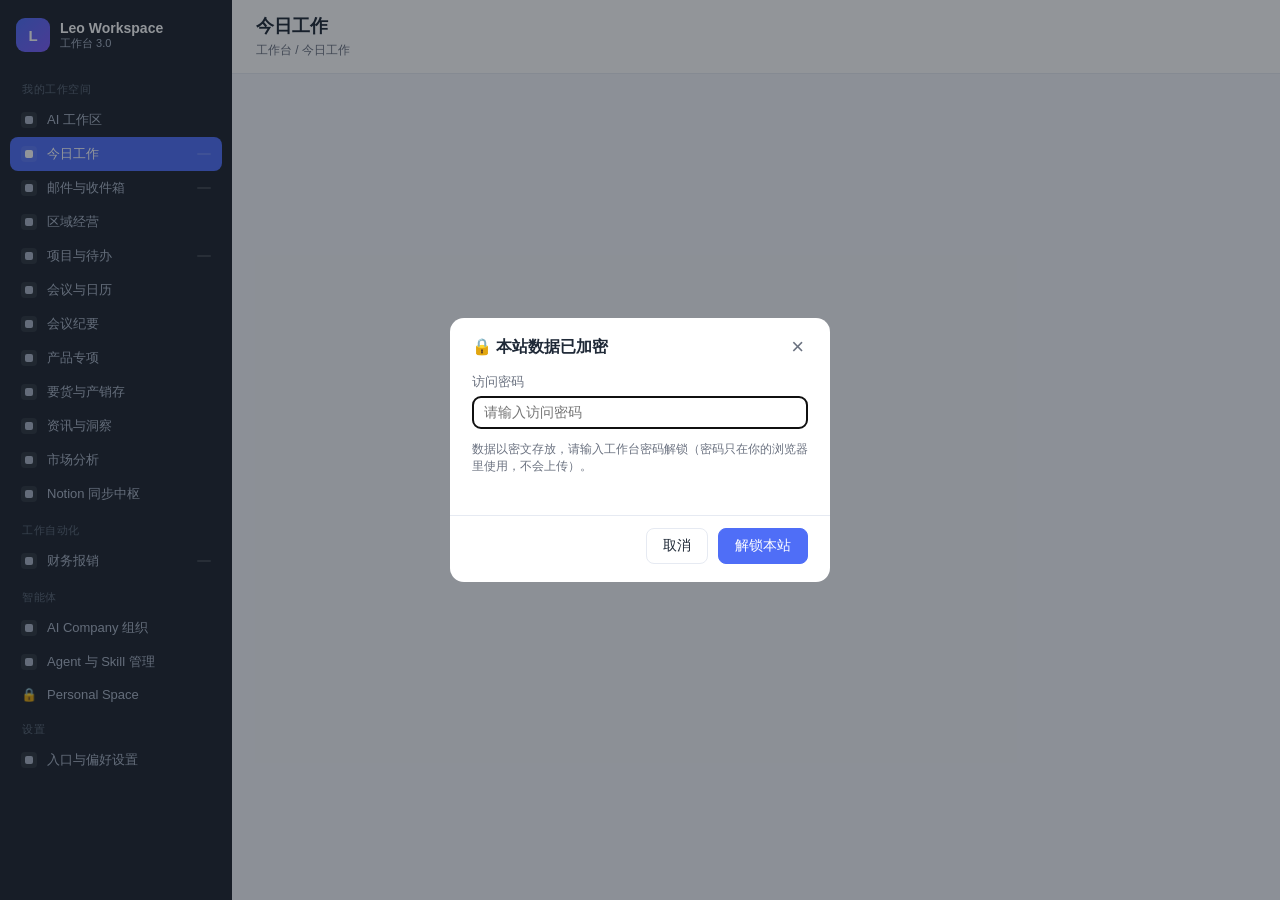
==== commit 3db7a425: "snapshot 2026-10-23 18:01" ====
--- a/index.html
+++ b/index.html
@@ -12,7 +12,7 @@
   <meta name="apple-mobile-web-app-title" content="Leo 工作台">
   <link rel="manifest" href="manifest.json">
   <link rel="apple-touch-icon" href="icon-192.png">
-  <link rel="stylesheet" href="style.css?v=fe773731">
+  <link rel="stylesheet" href="style.css?v=2c8e452e">
   <style>
     /* ===== Leo AI Company 组织视图（仅作用于 #view-company，前缀 ac-，不影响既有版式） ===== */
     .ac-org { display: flex; flex-direction: column; align-items: center; padding: 4px 0 2px; }
@@ -70,6 +70,9 @@
       <button class="nav-item" data-view="market"><span class="nav-ico ico-market"></span>市场分析</button>
       <button class="nav-item" data-view="sync"><span class="nav-ico ico-sync"></span>Notion 同步中枢</button>
 
+      <div class="nav-group">工作自动化</div>
+      <button class="nav-item" data-view="reimburse"><span class="nav-ico"></span>财务报销<span class="nav-badge" id="badge-reimburse"></span></button>
+
       <div class="nav-group">智能体</div>
       <button class="nav-item" data-view="company"><span class="nav-ico ico-agent"></span>AI Company 组织</button>
       <button class="nav-item" data-view="skills"><span class="nav-ico ico-agent"></span>Agent 与 Skill 管理</button>
@@ -933,7 +936,220 @@
         </div>
       </div>
 
+      <!-- 工作自动化 · 财务报销 -->
+      <div class="view" id="view-reimburse" hidden>
+        <div class="banner banner-ai">
+          <strong>财务报销 · 一个入口，按类型分流</strong>
+          <div class="sub">把发票和小雷欧说一句「这单是自驾油费 / 通讯费 / 国内出差 / 海外出差」，它自己判断走哪条流程。目前只有自驾油费跑通到暂存，其余三类接口已留、规则待固化。</div>
+        </div>
+
+        <!-- 第一块：AI 工具（投递 → 分诊 → 任务包） -->
+        <div class="card">
+          <div class="card-head"><h3>AI 报销工具 · 投递即分诊</h3><span class="intel-meta">工具 01 · 总入口</span></div>
+          <div class="intake-hero" style="margin:0">
+            <div class="intake-hero-head">
+              <div class="intake-hero-title">发票丢进来，它自己判断该走哪条流程</div>
+              <div class="intake-hero-sub">一行一张票。文件路径、发票号、金额、事由都能写；写不清的它先问，不猜。</div>
+            </div>
+            <textarea id="rb-input" rows="4" placeholder="A｜D:\微信\26927000000260678099.pdf 加油票，平度往返&#10;B｜D:\微信\话费.pdf 10月手机话费&#10;C｜D:\微信\高铁票.pdf 去上海出差三天&#10;D｜D:\微信\invoice-munich.pdf 慕尼黑出差，欧元结算"></textarea>
+            <div class="intake-hero-bar">
+              <div class="intake-hero-hint" id="rb-hint">先按票面关键词预判，最终由小雷欧核一遍再动手</div>
+              <div class="intake-hero-actions">
+                <button class="btn btn-sm" onclick="rbTriage()">分诊</button>
+                <button class="btn btn-sm btn-primary" onclick="rbCopy()">复制任务包</button>
+              </div>
+            </div>
+            <div id="rb-out" hidden>
+              <div class="rb-triage" id="rb-rows"></div>
+              <pre id="rb-pack" class="rb-pack"></pre>
+            </div>
+          </div>
+
+          <div class="ac-sub-label" style="margin-top:16px">执行链 · 今天实际走到哪一步</div>
+          <div class="rb-pipe">
+            <div class="rb-pipe-step is-manual"><b>投递</b><span>你给路径或文件</span></div>
+            <div class="rb-pipe-arrow">→</div>
+            <div class="rb-pipe-step is-auto"><b>分诊</b><span>规则预判 + 我复核</span></div>
+            <div class="rb-pipe-arrow">→</div>
+            <div class="rb-pipe-step is-auto"><b>开单</b><span>自驾油费已通，其余待固化</span></div>
+            <div class="rb-pipe-arrow">→</div>
+            <div class="rb-pipe-step is-auto"><b>填单</b><span>自驾油费全自动</span></div>
+            <div class="rb-pipe-arrow">→</div>
+            <div class="rb-pipe-step is-auto"><b>暂存</b><span>校验不过就不暂存</span></div>
+            <div class="rb-pipe-arrow">→</div>
+            <div class="rb-pipe-step is-manual"><b>提交</b><span>永远由你按</span></div>
+          </div>
+          <div class="ac-note">四种给法：一行一句说清归属 / 直接丢文件夹我按票面分类 / 发票加一句场景（自驾油费要看路线才知道封顶）/ 通讯费按月直接说「这月话费」。</div>
+        </div>
+
+        <!-- 第二块：分类 -->
+        <div class="ac-sub-label" style="margin:18px 0 8px">分类 · 每类一套自己的固化口径</div>
+        <div class="region-tabs" id="reimburse-tabs">
+          <button class="region-tab active" data-type="overseas" onclick="selectReimburseType('overseas')">海外出差</button>
+          <button class="region-tab" data-type="domestic" onclick="selectReimburseType('domestic')">国内出差</button>
+          <button class="region-tab" data-type="drive" onclick="selectReimburseType('drive')">自驾油费</button>
+          <button class="region-tab" data-type="comm" onclick="selectReimburseType('comm')">通讯费</button>
+        </div>
+
+        <!-- 海外出差（待固化） -->
+        <div class="reimburse-panel" id="reimburse-panel-overseas">
+          <div class="rb-agent-head">
+            <span class="rb-agent-name">海外出差</span>
+            <span class="badge">半程 · 只出明细表</span>
+            <span class="rb-agent-io">输入：外币票 / 形式发票 + 行程　→　输出：分类明细表（汇率与开单待定）</span>
+          </div>
+          <div class="card">
+            <div class="card-head"><h3>海外出差 · 规则还没固化</h3><span class="intel-meta">比国内多三层</span></div>
+            <div class="ac-warn">
+              <b>多出来的三个坎</b>
+              <p>① 外币与汇率：票面是外币，系统的汇率来源和折算口径要指定；② 国外发票 / 无票：要开「发票缺失或国外发票」开关才能手工增行；③ 国别字段：明细里的「费用所属国别」要按实际出差国选，不能默认中国。</p>
+            </div>
+            <div class="ac-sub-label" style="margin-top:12px">同样需要样本 + 上面那 6 条，另加</div>
+            <ol class="ac-list">
+              <li><strong>汇率口径</strong>：系统带出、财务给定，还是按发票日中间价</li>
+              <li><strong>国别与币种</strong>：一笔单里多国出差怎么拆行</li>
+              <li><strong>形式发票 / 小票</strong>：哪些能报、要不要翻译件</li>
+            </ol>
+            <div class="ac-note">你给我一张海外出差的历史单据截图或单号，我照它拆字段，再补规则。</div>
+          </div>
+        </div>
+
+        <!-- 国内出差（待固化） -->
+        <div class="reimburse-panel" id="reimburse-panel-domestic" hidden>
+          <div class="rb-agent-head">
+            <span class="rb-agent-name">国内出差</span>
+            <span class="badge">半程 · 只出明细表</span>
+            <span class="rb-agent-io">输入：高铁 / 机票 / 酒店 / 打车票 + 出差事由　→　输出：分类明细表（开单待固化）</span>
+          </div>
+          <div class="card">
+            <div class="card-head"><h3>国内出差 · 规则还没固化</h3><span class="intel-meta">等你补 6 条</span></div>
+            <div class="ac-warn">
+              <b>现在能做的只有前一半</b>
+              <p>读票、校验发票信息、按你的分类整理成明细表——这些能做。开单到暂存做不了，因为差旅费用的科目、标准和你自驾油费那套不是一套，我不猜。</p>
+            </div>
+            <div class="ac-sub-label" style="margin-top:12px">要跑起来，需要你给这几条</div>
+            <ol class="ac-list">
+              <li><strong>开单入口</strong>：金蝶里走哪个菜单、哪个业务分类、哪个岗位（自驾油费是「交通费 → 洗衣机运营中心」）</li>
+              <li><strong>费用项目路径</strong>：日常费用下具体哪一级，例如车船费 / 住宿费 / 出差补贴是否分开填多行</li>
+              <li><strong>出差标准</strong>：住宿上限、伙食与交通补贴、按城市分档还是统一——没有这张表就算不出报销金额</li>
+              <li><strong>期间口径</strong>：按发票月份，还是按出差结束月份</li>
+              <li><strong>关联单据</strong>：是否必须关联「事前申请」或出差审批单，还是允许单独报</li>
+              <li><strong>行程凭证</strong>：机票/火车票之外，是否要上传行程单</li>
+            </ol>
+            <div class="ac-note">先给一张你过去成功提交过的国内出差单做样本，比问六条更快——我照着拆结构，缺的再问。</div>
+          </div>
+        </div>
+
+        <!-- 自驾油费 -->
+        <div class="reimburse-panel" id="reimburse-panel-drive" hidden>
+          <div class="rb-agent-head">
+            <span class="rb-agent-name">自驾油费</span>
+            <span class="badge">已跑通 · 全自动到暂存</span>
+            <span class="rb-agent-io">输入：加油票 / 过路费票 + 路线　→　输出：一张暂存单 + 截图</span>
+          </div>
+          <div class="dashboard-row">
+            <div class="card flex-2">
+              <div class="card-head"><h3>固化口径 · 每次自动套用</h3><span class="intel-meta">无需重复交代</span></div>
+              <div class="table-wrap" style="border:0;border-radius:0">
+                <table class="data-table">
+                  <thead><tr><th>字段</th><th>取值</th><th>来源</th></tr></thead>
+                  <tbody>
+                    <tr><td>岗位 / 业务分类</td><td>洗衣机运营中心 / 交通费</td><td>固定</td></tr>
+                    <tr><td>费用项目</td><td>日常费用.交通费.交通费.自驾车</td><td>固定</td></tr>
+                    <tr><td>交通费类型 · 车型</td><td>自驾 · 燃油车</td><td>固定</td></tr>
+                    <tr><td>费用所属国别 · 品牌</td><td>中国 · Hisense</td><td>固定</td></tr>
+                    <tr><td>成本中心</td><td>洗衣机运营中心-洗衣机运营（8010011900）</td><td>固定，非规划部</td></tr>
+                    <tr><td>业务范围</td><td>家电.洗衣机（0204）</td><td>固定</td></tr>
+                    <tr><td>预算所属部门</td><td>随成本中心联动带出</td><td>系统</td></tr>
+                    <tr><td>报销金额</td><td>min(票面价税合计, 路线标准)</td><td>平度往返 192</td></tr>
+                  </tbody>
+                </table>
+              </div>
+              <div class="ac-note">非平度路线没有标准表：不套 192，先问封顶再跑。</div>
+            </div>
+            <div class="card flex-1">
+              <div class="card-head"><h3>怎么用</h3><span class="intel-meta">三步</span></div>
+              <ol class="ac-flow">
+                <li><strong>发发票</strong>：把 PDF / OFD / 图片的路径发给小雷欧，说「自驾油费报销」</li>
+                <li><strong>等结果</strong>：自动开单 → 导入发票 → 填完 → 暂存</li>
+                <li><strong>你提交</strong>：到交通费列表核对这张单，自己按提交</li>
+              </ol>
+              <div class="ac-warn">
+                <b>只到暂存</b>
+                <p>提交、审批、付款不代按；字段校验不过就不暂存，宁可停下也不带错入库。</p>
+              </div>
+            </div>
+          </div>
+        </div>
+
+        <!-- 通讯费（待固化） -->
+        <div class="reimburse-panel" id="reimburse-panel-comm" hidden>
+          <div class="rb-agent-head">
+            <span class="rb-agent-name">通讯费</span>
+            <span class="badge">待固化 · 只出明细表</span>
+            <span class="rb-agent-io">输入：话费发票 / 运营商账单　→　输出：明细表（开单待固化）</span>
+          </div>
+          <div class="card">
+            <div class="card-head"><h3>通讯费 · 规则还没固化</h3><span class="intel-meta">等你补 4 条</span></div>
+            <div class="ac-warn">
+              <b>入口已经确认，口径还没定</b>
+              <p>开单入口在「员工费用报账 → 通讯费」，首页「我的未报销金额」里也有独立的「未报销通讯费」归集。能读票、能核发票；开单到暂存做不了，因为报销口径（定额还是实报）没有依据，我不猜。</p>
+            </div>
+            <div class="ac-sub-label" style="margin-top:12px">要跑起来，需要你给这几条</div>
+            <ol class="ac-list">
+              <li><strong>报销口径</strong>：按岗位定额每月固定金额，还是实报实销；若是一定额，超出自付的部分怎么填</li>
+              <li><strong>期间口径</strong>：按月一张、还是季度合并；跨月话费单怎么摊</li>
+              <li><strong>凭证要求</strong>：运营商增值税电子发票就够，还是必须附账单 / 号码归属证明（号码是否要求本人实名）</li>
+              <li><strong>归属字段</strong>：费用项目路径、成本中心、业务范围是沿用自驾那套（8010011900 / 0204），还是通讯费另有口径</li>
+            </ol>
+            <div class="ac-note">给我一张你过去提交过的通讯费单号，我照它拆字段，比问这四条快；定额若在「我的差旅标准」之外另有标准表，也一并读。</div>
+          </div>
+        </div>
+
+        <!-- 通往全自动的三条路 -->
+        <div class="card">
+          <div class="card-head"><h3>让它自己跑 · 三条路</h3><span class="intel-meta">从手递到无人值守</span></div>
+          <div class="table-wrap" style="border:0;border-radius:0">
+            <table class="data-table">
+              <thead><tr><th style="width:32%">路径</th><th>怎么走</th><th style="width:22%">今天的状态</th></tr></thead>
+              <tbody>
+                <tr>
+                  <td>① 任务包递给我</td>
+                  <td>上面分诊 → 复制 → 粘到 WorkBuddy 发一句话，我按包开跑</td>
+                  <td><span class="badge">可用</span></td>
+                </tr>
+                <tr>
+                  <td>② 投递目录 + 定时任务</td>
+                  <td>发票丢进固定目录（如 D:\Leo\报销投递），WorkBuddy 定时扫这个目录，有新票就自己分诊、开单、跑到暂存，结果写回下面清单</td>
+                  <td><span class="badge">要你授权建自动化</span></td>
+                </tr>
+                <tr>
+                  <td>③ 看板一键触发</td>
+                  <td>本机起一个常驻服务，页面按钮直接调脚本；不用复制、不用切窗口</td>
+                  <td><span class="badge">要常驻服务</span></td>
+                </tr>
+              </tbody>
+            </table>
+          </div>
+          <div class="ac-note">这个页面本身是静态站，浏览器里点按钮唤不起本机的 WorkBuddy——这是浏览器安全边界，不是我偷懒。所以 ① 是把两者接起来的桥；真想无人值守，走 ②。</div>
+        </div>
+
+        <!-- 待提交清单（跨类型共用） -->
+        <div class="card">
+          <div class="card-head"><h3>待提交清单</h3><span class="intel-meta" id="reimburse-updated"></span></div>
+          <div class="table-wrap" style="border:0;border-radius:0">
+            <table class="data-table" id="reimburse-table">
+              <thead><tr><th>日期</th><th>类型</th><th>发票号</th><th>票面</th><th>报销</th><th>单据号</th><th>状态</th></tr></thead>
+              <tbody></tbody>
+            </table>
+          </div>
+          <div class="empty" id="reimburse-empty" hidden>还没有记录。第一笔暂存后自动出现在这里。</div>
+          <div class="ac-note">发票号只留前后各 4 位；清单只作提醒，单据状态以金蝶为准。</div>
+        </div>
+      </div>
+
       <!-- Agent 与 Skill 管理 -->
+
       <div class="view" id="view-skills" hidden>
         <div class="dashboard-row">
           <div class="card flex-2">
@@ -1307,6 +1523,6 @@
     </div>
   </div>
 
-  <script src="app.js?v=1c31bd3c"></script>
+  <script src="app.js?v=b49dd1aa"></script>
 </body>
 </html>
--- a/style.css
+++ b/style.css
@@ -2798,3 +2798,32 @@
   .biz-lock-row { flex-direction: column; }
   .biz-lock-row button { width: 100%; height: 44px; }
 }
+
+/* ===== 工作自动化 · 财务报销：AI 工具 + 分类 Agent ===== */
+.rb-triage { margin-top: 12px; border-top: 1px solid var(--border); }
+.rb-triage-row { display: flex; align-items: flex-start; gap: 10px; padding: 9px 0; border-bottom: 1px dashed var(--border); font-size: 13px; }
+.rb-triage-row:last-child { border-bottom: 0; }
+.rb-triage-idx { flex: 0 0 22px; height: 22px; line-height: 22px; text-align: center; border-radius: 6px; background: #eef2ff; color: #4338ca; font-size: 11px; font-weight: 600; }
+.rb-triage-main { flex: 1; min-width: 0; }
+.rb-triage-file { color: var(--text); word-break: break-all; }
+.rb-triage-why { color: var(--text-sub); font-size: 12px; margin-top: 2px; }
+.rb-tag { display: inline-block; padding: 1px 8px; border-radius: 999px; font-size: 11px; font-weight: 600; white-space: nowrap; }
+.rb-tag-drive { background: #eef2ff; color: #4338ca; border: 1px solid #c7d2fe; }
+.rb-tag-comm { background: #f5f3ff; color: #6d28d9; border: 1px solid #ddd6fe; }
+.rb-tag-domestic { background: #ecfdf5; color: #047857; border: 1px solid #a7f3d0; }
+.rb-tag-overseas { background: #fff7ed; color: #b45309; border: 1px solid #fed7aa; }
+.rb-tag-unknown { background: #f8fafc; color: #64748b; border: 1px solid #e2e8f0; }
+.rb-pack { margin-top: 12px; padding: 12px; background: #f8fafc; border: 1px solid var(--border); border-radius: 8px; font-size: 12px; line-height: 1.7; color: #334155; white-space: pre-wrap; word-break: break-all; max-height: 360px; overflow: auto; font-family: ui-monospace, Menlo, Consolas, monospace; }
+.rb-pipe { display: flex; align-items: stretch; gap: 6px; flex-wrap: wrap; }
+.rb-pipe-step { flex: 1 1 120px; min-width: 110px; padding: 9px 11px; border: 1px solid var(--border); border-radius: 10px; background: #fff; }
+.rb-pipe-step b { display: block; font-size: 12px; font-weight: 600; }
+.rb-pipe-step span { display: block; font-size: 11px; color: var(--text-sub); margin-top: 3px; line-height: 1.5; }
+.rb-pipe-step.is-auto { border-color: #c7d2fe; background: #f6f7ff; }
+.rb-pipe-step.is-auto b { color: #4338ca; }
+.rb-pipe-step.is-manual { border-color: #fde68a; background: #fffdf4; }
+.rb-pipe-step.is-manual b { color: #a16207; }
+.rb-pipe-arrow { display: flex; align-items: center; color: #cbd5e1; font-size: 13px; }
+.rb-agent-head { display: flex; align-items: center; gap: 10px; flex-wrap: wrap; padding: 10px 12px; margin-bottom: 12px; border: 1px solid #e0e5ff; border-radius: 10px; background: #f7f8ff; }
+.rb-agent-name { font-size: 13px; font-weight: 700; color: #313c8a; }
+.rb-agent-io { font-size: 12px; color: var(--text-sub); }
+@media (max-width: 980px) { .rb-pipe { flex-direction: column; } .rb-pipe-arrow { display: none; } }
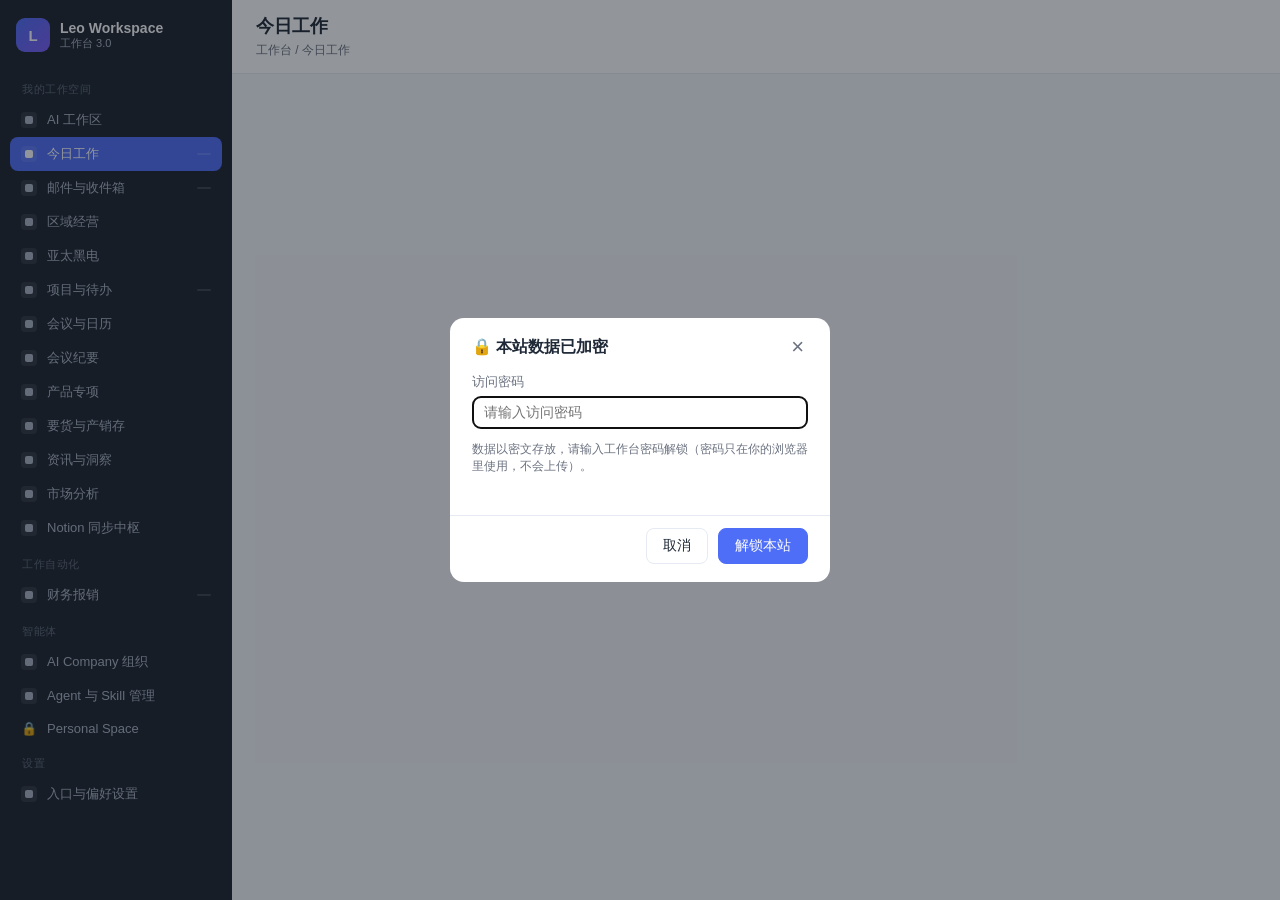
==== commit ef03c4de: "snapshot 2026-11-13 16:03" ====
--- a/index.html
+++ b/index.html
@@ -12,7 +12,7 @@
   <meta name="apple-mobile-web-app-title" content="Leo 工作台">
   <link rel="manifest" href="manifest.json">
   <link rel="apple-touch-icon" href="icon-192.png">
-  <link rel="stylesheet" href="style.css?v=2c8e452e">
+  <link rel="stylesheet" href="style.css?v=63301da0">
   <style>
     /* ===== Leo AI Company 组织视图（仅作用于 #view-company，前缀 ac-，不影响既有版式） ===== */
     .ac-org { display: flex; flex-direction: column; align-items: center; padding: 4px 0 2px; }
@@ -61,6 +61,7 @@
       <button class="nav-item active" data-view="today"><span class="nav-ico ico-today"></span>今日工作<span class="nav-badge" id="badge-today"></span></button>
       <button class="nav-item" data-view="mail"><span class="nav-ico ico-mail"></span>邮件与收件箱<span class="nav-badge" id="badge-mail"></span></button>
       <button class="nav-item" data-view="regional"><span class="nav-ico ico-region"></span>区域经营</button>
+      <button class="nav-item" data-view="apac"><span class="nav-ico ico-region"></span>亚太黑电</button>
       <button class="nav-item" data-view="projects"><span class="nav-ico ico-project"></span>项目与待办<span class="nav-badge" id="badge-tasks"></span></button>
       <button class="nav-item" data-view="meetings"><span class="nav-ico ico-calendar"></span>会议与日历</button>
       <button class="nav-item" data-view="meeting-notes"><span class="nav-ico ico-notes"></span>会议纪要</button>
@@ -406,6 +407,60 @@
             <span class="intel-meta" id="biz-profit-meta">以 0 为中线 · 国家贡献 / 产品正负 Top10</span>
           </div>
           <div id="biz-profit"></div>
+        </div>
+      </div>
+
+      <!-- 亚太黑电（长表驱动：国家 → 技术/尺寸/价格带/渠道结构） -->
+      <div class="view" id="view-apac" hidden>
+        <div class="biz-lock" id="apac-lock" hidden>
+          <div class="biz-lock-card">
+            <div class="biz-lock-ico">
+              <svg viewBox="0 0 24 24" width="26" height="26" fill="none" stroke="currentColor" stroke-width="1.8" stroke-linecap="round" stroke-linejoin="round">
+                <rect x="4" y="10.5" width="16" height="10" rx="2"></rect>
+                <path d="M8 10.5V7a4 4 0 0 1 8 0v3.5"></path>
+              </svg>
+            </div>
+            <h3>亚太经营数据已加密</h3>
+            <p>与区域经营同一把密码，公网上单独加密。<b>每次进入都要重新输入</b>，离开本栏目即自动上锁。</p>
+            <div class="biz-lock-row">
+              <input type="password" id="apac-lock-input" placeholder="请输入经营数据密码" autocomplete="off" />
+              <button type="button" id="apac-lock-btn" class="btn-primary">解锁查看</button>
+            </div>
+            <div class="biz-lock-err" id="apac-lock-err"></div>
+          </div>
+        </div>
+
+        <div class="biz-top">
+          <div class="biz-regions" id="apac-countries"></div>
+          <div class="biz-time" id="apac-time"></div>
+        </div>
+        <div class="biz-ctxbar" id="apac-ctx"></div>
+
+        <div class="apac-guide" id="apac-guide" hidden></div>
+
+        <div class="card" id="apac-sec1">
+          <div class="card-head">
+            <h3>① 业绩趋势</h3>
+            <span class="intel-meta" id="apac-s1-meta"></span>
+          </div>
+          <div class="biz-kpis" id="apac-kpis"></div>
+          <div class="biz-chart-wrap" id="apac-chart"></div>
+        </div>
+
+        <div class="card" id="apac-sec2">
+          <div class="card-head">
+            <h3>② 结构透视</h3>
+            <div class="apac-dimtabs" id="apac-dimtabs"></div>
+          </div>
+          <div id="apac-struct"></div>
+        </div>
+
+        <div class="card" id="apac-sec3">
+          <div class="card-head">
+            <h3>③ 异常与决策</h3>
+            <span class="intel-meta" id="apac-exc-meta"></span>
+          </div>
+          <div id="apac-exc"></div>
         </div>
       </div>
 
@@ -940,7 +995,7 @@
       <div class="view" id="view-reimburse" hidden>
         <div class="banner banner-ai">
           <strong>财务报销 · 一个入口，按类型分流</strong>
-          <div class="sub">把发票和小雷欧说一句「这单是自驾油费 / 通讯费 / 国内出差 / 海外出差」，它自己判断走哪条流程。目前只有自驾油费跑通到暂存，其余三类接口已留、规则待固化。</div>
+          <div class="sub">把发票和小雷欧说一句「这单是自驾油费 / 通讯费 / 国内出差 / 海外出差」，它自己判断走哪条流程。四条链路都已跑到暂存，提交仍由你按；差旅单跑完可顺手出出差报告。</div>
         </div>
 
         <!-- 第一块：AI 工具（投递 → 分诊 → 任务包） -->
@@ -971,9 +1026,9 @@
             <div class="rb-pipe-arrow">→</div>
             <div class="rb-pipe-step is-auto"><b>分诊</b><span>规则预判 + 我复核</span></div>
             <div class="rb-pipe-arrow">→</div>
-            <div class="rb-pipe-step is-auto"><b>开单</b><span>自驾油费已通，其余待固化</span></div>
+            <div class="rb-pipe-step is-auto"><b>开单</b><span>四类都有专用脚本</span></div>
             <div class="rb-pipe-arrow">→</div>
-            <div class="rb-pipe-step is-auto"><b>填单</b><span>自驾油费全自动</span></div>
+            <div class="rb-pipe-step is-auto"><b>填单</b><span>口径已固化，自动套用</span></div>
             <div class="rb-pipe-arrow">→</div>
             <div class="rb-pipe-step is-auto"><b>暂存</b><span>校验不过就不暂存</span></div>
             <div class="rb-pipe-arrow">→</div>
@@ -991,52 +1046,87 @@
           <button class="region-tab" data-type="comm" onclick="selectReimburseType('comm')">通讯费</button>
         </div>
 
-        <!-- 海外出差（待固化） -->
+        <!-- 海外出差 -->
         <div class="reimburse-panel" id="reimburse-panel-overseas">
           <div class="rb-agent-head">
             <span class="rb-agent-name">海外出差</span>
-            <span class="badge">半程 · 只出明细表</span>
-            <span class="rb-agent-io">输入：外币票 / 形式发票 + 行程　→　输出：分类明细表（汇率与开单待定）</span>
-          </div>
-          <div class="card">
-            <div class="card-head"><h3>海外出差 · 规则还没固化</h3><span class="intel-meta">比国内多三层</span></div>
-            <div class="ac-warn">
-              <b>多出来的三个坎</b>
-              <p>① 外币与汇率：票面是外币，系统的汇率来源和折算口径要指定；② 国外发票 / 无票：要开「发票缺失或国外发票」开关才能手工增行；③ 国别字段：明细里的「费用所属国别」要按实际出差国选，不能默认中国。</p>
-            </div>
-            <div class="ac-sub-label" style="margin-top:12px">同样需要样本 + 上面那 6 条，另加</div>
-            <ol class="ac-list">
-              <li><strong>汇率口径</strong>：系统带出、财务给定，还是按发票日中间价</li>
-              <li><strong>国别与币种</strong>：一笔单里多国出差怎么拆行</li>
-              <li><strong>形式发票 / 小票</strong>：哪些能报、要不要翻译件</li>
-            </ol>
-            <div class="ac-note">你给我一张海外出差的历史单据截图或单号，我照它拆字段，再补规则。</div>
-          </div>
-        </div>
-
-        <!-- 国内出差（待固化） -->
+            <span class="badge">已跑通 · 空跑验到暂存</span>
+            <span class="rb-agent-io">输入：外币票 / 形式发票 + 行程　→　输出：一张暂存单 + 截图</span>
+          </div>
+          <div class="dashboard-row">
+            <div class="card flex-2">
+              <div class="card-head"><h3>固化口径 · 每次自动套用</h3><span class="intel-meta">空跑单 TJC…0001</span></div>
+              <div class="table-wrap" style="border:0;border-radius:0">
+                <table class="data-table">
+                  <thead><tr><th>字段</th><th>取值</th><th>来源</th></tr></thead>
+                  <tbody>
+                    <tr><td>岗位 / 业务分类</td><td>洗衣机运营中心 / 国际差旅报账</td><td>开单后弹「岗位选择」</td></tr>
+                    <tr><td>出差类型</td><td>GWCL_YWTZ 业务拓展</td><td>必选，不选加不了行程</td></tr>
+                    <tr><td>费用项目</td><td>日常费用.差旅费.境外差旅费</td><td>系统带出</td></tr>
+                    <tr><td>费用所属国家</td><td>按实际出差国（如泰国 0001031）</td><td>F7 只能翻页，不能搜</td></tr>
+                    <tr><td>业务范围 · 品牌</td><td>家电.洗衣机（0204）· Hisense（0003）</td><td>固定，业务范围在第 2 页</td></tr>
+                    <tr><td>成本中心</td><td>8010011900 洗衣机运营中心-洗衣机运营</td><td>固定</td></tr>
+                    <tr><td>补贴</td><td>住宿 $90/天、伙食公杂 $52/天</td><td>系统按国别带出</td></tr>
+                  </tbody>
+                </table>
+              </div>
+              <div class="ac-note">空跑样本：青岛 10-12 → 曼谷 10-16，5 天 4 晚，飞机，报销合计 ¥2,087.89，暂存后刷新字段全在。</div>
+            </div>
+            <div class="card flex-1">
+              <div class="card-head"><h3>与国内差旅的四个硬差异</h3><span class="intel-meta">都验过</span></div>
+              <ol class="ac-flow">
+                <li><strong>先选岗位</strong>：开单后弹「岗位选择」，选洗衣机运营中心 8010010010D → 下一步</li>
+                <li><strong>先选出差类型</strong>：不选直接点添加行程，会报「请先选择出差类型」</li>
+                <li><strong>工具栏是暂存</strong>：国内是「保存」，这里写「暂存」</li>
+                <li><strong>三个 F7 只能翻页</strong>：国家 / 业务范围 / 品牌都没有可用搜索框，填字即「暂无数据」</li>
+              </ol>
+              <div class="ac-warn">
+                <b>还没验的一步：外币票</b>
+                <p>空跑用的是系统带出的补贴，没走过一张真实外币发票。汇率来源、国外发票开关、多国拆行都还没实盘验证——第一张真票跑通才算闭环。</p>
+              </div>
+            </div>
+          </div>
+        </div>
+
+        <!-- 国内出差 -->
         <div class="reimburse-panel" id="reimburse-panel-domestic" hidden>
           <div class="rb-agent-head">
             <span class="rb-agent-name">国内出差</span>
-            <span class="badge">半程 · 只出明细表</span>
-            <span class="rb-agent-io">输入：高铁 / 机票 / 酒店 / 打车票 + 出差事由　→　输出：分类明细表（开单待固化）</span>
-          </div>
-          <div class="card">
-            <div class="card-head"><h3>国内出差 · 规则还没固化</h3><span class="intel-meta">等你补 6 条</span></div>
-            <div class="ac-warn">
-              <b>现在能做的只有前一半</b>
-              <p>读票、校验发票信息、按你的分类整理成明细表——这些能做。开单到暂存做不了，因为差旅费用的科目、标准和你自驾油费那套不是一套，我不猜。</p>
-            </div>
-            <div class="ac-sub-label" style="margin-top:12px">要跑起来，需要你给这几条</div>
-            <ol class="ac-list">
-              <li><strong>开单入口</strong>：金蝶里走哪个菜单、哪个业务分类、哪个岗位（自驾油费是「交通费 → 洗衣机运营中心」）</li>
-              <li><strong>费用项目路径</strong>：日常费用下具体哪一级，例如车船费 / 住宿费 / 出差补贴是否分开填多行</li>
-              <li><strong>出差标准</strong>：住宿上限、伙食与交通补贴、按城市分档还是统一——没有这张表就算不出报销金额</li>
-              <li><strong>期间口径</strong>：按发票月份，还是按出差结束月份</li>
-              <li><strong>关联单据</strong>：是否必须关联「事前申请」或出差审批单，还是允许单独报</li>
-              <li><strong>行程凭证</strong>：机票/火车票之外，是否要上传行程单</li>
-            </ol>
-            <div class="ac-note">先给一张你过去成功提交过的国内出差单做样本，比问六条更快——我照着拆结构，缺的再问。</div>
+            <span class="badge">已跑通 · 已提交闭环</span>
+            <span class="rb-agent-io">输入：高铁 / 机票 / 酒店 / 客车票 + 出差事由　→　输出：一张可提交的单 + 截图</span>
+          </div>
+          <div class="dashboard-row">
+            <div class="card flex-2">
+              <div class="card-head"><h3>固化口径 · 每次自动套用</h3><span class="intel-meta">真单 TNC…0001 已提交 ¥1,460.00</span></div>
+              <div class="table-wrap" style="border:0;border-radius:0">
+                <table class="data-table">
+                  <thead><tr><th>字段</th><th>取值</th><th>来源</th></tr></thead>
+                  <tbody>
+                    <tr><td>岗位 / 业务分类</td><td>洗衣机运营中心 / 国内差旅报账</td><td>固定</td></tr>
+                    <tr><td>成本中心</td><td>8010011900 洗衣机运营中心-洗衣机运营</td><td>固定</td></tr>
+                    <tr><td>业务范围 · 品牌</td><td>家电.洗衣机（0204）· Hisense（0003）</td><td>固定</td></tr>
+                    <tr><td>交通工具</td><td>飞机 / 火车 / 汽车 / 自驾车 / 出租车（大巴按「汽车」）</td><td>多选</td></tr>
+                    <tr><td>餐补</td><td>40 元 × <b>在途天数</b>（不是住宿晚数）</td><td>系统按行程算</td></tr>
+                    <tr><td>是否超标准</td><td>住宿单价 ÷ 晚数 与 455 比</td><td>不看是否个人垫付</td></tr>
+                    <tr><td>保存按钮</td><td>「保存」</td><td>与国际相反</td></tr>
+                  </tbody>
+                </table>
+              </div>
+              <div class="ac-note">金额勾稽：1460 = 餐补 40×4 + 住宿 990 + 自驾 240 + 客车 70；票面合计 1,375.62，差额 84.38 = 餐补 160 − 自驾下调 75.62。</div>
+            </div>
+            <div class="card flex-1">
+              <div class="card-head"><h3>九步执行链</h3><span class="intel-meta">缺一环后面全卡</span></div>
+              <ol class="ac-flow">
+                <li><strong>开单</strong> → ② 挂出出差申请单（行程弹窗里的放大镜，别用工具栏那个）</li>
+                <li><strong>填行程</strong> → ③ 城市 / 日期 / 交通工具 → ④ 确定生成行程</li>
+                <li><strong>拉票</strong> → ⑤ 智能采集（必须有行程才点得动）→ ⑥ 勾选、选差额项目</li>
+                <li><strong>填单头</strong> → ⑦ 品牌 / 业务范围（事由自动带出）→ ⑧ 核金额勾稽 → ⑨ 保存</li>
+              </ol>
+              <div class="ac-warn">
+                <b>有票不等于该进这张单</b>
+                <p>上一版按「有票就挂」塞了滴滴、代驾 4 张，全被换成长途汽车 70、成品油 315.62、酒店 990。每张票要能对上行程里的那一段。</p>
+              </div>
+            </div>
           </div>
         </div>
 
@@ -1082,27 +1172,86 @@
           </div>
         </div>
 
-        <!-- 通讯费（待固化） -->
+        <!-- 通讯费 -->
         <div class="reimburse-panel" id="reimburse-panel-comm" hidden>
           <div class="rb-agent-head">
             <span class="rb-agent-name">通讯费</span>
-            <span class="badge">待固化 · 只出明细表</span>
-            <span class="rb-agent-io">输入：话费发票 / 运营商账单　→　输出：明细表（开单待固化）</span>
-          </div>
-          <div class="card">
-            <div class="card-head"><h3>通讯费 · 规则还没固化</h3><span class="intel-meta">等你补 4 条</span></div>
-            <div class="ac-warn">
-              <b>入口已经确认，口径还没定</b>
-              <p>开单入口在「员工费用报账 → 通讯费」，首页「我的未报销金额」里也有独立的「未报销通讯费」归集。能读票、能核发票；开单到暂存做不了，因为报销口径（定额还是实报）没有依据，我不猜。</p>
-            </div>
-            <div class="ac-sub-label" style="margin-top:12px">要跑起来，需要你给这几条</div>
-            <ol class="ac-list">
-              <li><strong>报销口径</strong>：按岗位定额每月固定金额，还是实报实销；若是一定额，超出自付的部分怎么填</li>
-              <li><strong>期间口径</strong>：按月一张、还是季度合并；跨月话费单怎么摊</li>
-              <li><strong>凭证要求</strong>：运营商增值税电子发票就够，还是必须附账单 / 号码归属证明（号码是否要求本人实名）</li>
-              <li><strong>归属字段</strong>：费用项目路径、成本中心、业务范围是沿用自驾那套（8010011900 / 0204），还是通讯费另有口径</li>
-            </ol>
-            <div class="ac-note">给我一张你过去提交过的通讯费单号，我照它拆字段，比问这四条快；定额若在「我的差旅标准」之外另有标准表，也一并读。</div>
+            <span class="badge">已跑通 · 全自动到暂存</span>
+            <span class="rb-agent-io">输入：话费发票（多期可一次给）　→　输出：一张暂存单 + 截图</span>
+          </div>
+          <div class="dashboard-row">
+            <div class="card flex-2">
+              <div class="card-head"><h3>固化口径 · 每次自动套用</h3><span class="intel-meta">多期合一单</span></div>
+              <div class="table-wrap" style="border:0;border-radius:0">
+                <table class="data-table">
+                  <thead><tr><th>字段</th><th>取值</th><th>来源</th></tr></thead>
+                  <tbody>
+                    <tr><td>岗位 / 业务分类</td><td>洗衣机运营中心 / 员工费用报账 → 通讯费</td><td>固定</td></tr>
+                    <tr><td>费用项目</td><td>日常费用.网络通讯费.手机费.手机费</td><td>系统带出</td></tr>
+                    <tr><td>费用所属国别 · 品牌</td><td>中国（CN）· Hisense（0003）</td><td>固定</td></tr>
+                    <tr><td>成本中心</td><td>8010011900 洗衣机运营中心-洗衣机运营</td><td>固定，非规划部</td></tr>
+                    <tr><td>业务范围</td><td>家电.洗衣机（0204）</td><td>固定，检索用编号</td></tr>
+                    <tr><td>报销金额</td><td>每期 min(票面, 系统额度 ¥150)</td><td>按账期分行</td></tr>
+                  </tbody>
+                </table>
+              </div>
+              <div class="ac-note">必须月结发票，备注带「账期:YYYYMM」；预付费、缴费发票不予报销，这类先拦下来问。</div>
+            </div>
+            <div class="card flex-1">
+              <div class="card-head"><h3>怎么用</h3><span class="intel-meta">三步</span></div>
+              <ol class="ac-flow">
+                <li><strong>发发票</strong>：一张或多张话费发票给路径，说「这几个月话费」</li>
+                <li><strong>等结果</strong>：按账期拆行 → 定额度封顶 → 填完 → 暂存</li>
+                <li><strong>你提交</strong>：核对该张单，自己按提交</li>
+              </ol>
+              <div class="ac-warn">
+                <b>额度按当期标准走</b>
+                <p>当前 ¥150/期，标准变了要先后告诉我，不要沿用旧额度跑。</p>
+              </div>
+            </div>
+          </div>
+        </div>
+
+        <!-- 出差报告 -->
+        <div class="card">
+          <div class="card-head"><h3>出差报告 · 跟着报销一起出</h3><span class="intel-meta">两份官方模板，自己不排版</span></div>
+          <div class="dashboard-row">
+            <div class="card flex-2" style="border:0;padding:0">
+              <div class="table-wrap" style="border:0;border-radius:0">
+                <table class="data-table">
+                  <thead><tr><th>场景</th><th>模板（官方）</th><th>媒体</th><th>哪能自动</th></tr></thead>
+                  <tbody>
+                    <tr>
+                      <td>国内出差</td>
+                      <td>附件3 出差总结</td>
+                      <td>docx · 标题 + 4×4 表格</td>
+                      <td>部门 / 出差人 / 地点 / 费用总额 / 差异</td>
+                    </tr>
+                    <tr>
+                      <td>国外出差</td>
+                      <td>附件1 出差工作记录</td>
+                      <td>xlsx · 一天一行</td>
+                      <td>日期 / 国家 / 城市 / 人员 / 首末行程</td>
+                    </tr>
+                  </tbody>
+                </table>
+              </div>
+              <div class="ac-note" style="padding:0 16px 12px"><b>能自动带出</b>：出差人 / 部门 / 日期区间 / 国家 / 城市 / 费用总额 / 与出差报告的差异 / 无——这些从金蝶单据和行程里取，不用你再说一遍。<br><b>必须你给</b>：国内总结的正文、国外每天的工作安排 / 内容 / 成果 / 跟进事项。正文一律不编，没素材就留空，宁可交骨架也不生成看起来完整却编造的工作记录。</div>
+            </div>
+            <div class="card flex-1" style="border:0;padding:0 0 0 16px">
+              <div class="card-head"><h3>流程</h3><span class="intel-meta">五步</span></div>
+              <ol class="ac-flow">
+                <li><strong>报销跑完</strong>：从单据取行程、金额、事由</li>
+                <li><strong>你口述</strong>：一句话也行，说清去了哪、见了谁、要干嘛</li>
+                <li><strong>我整理</strong>：只写你说过的事实，后续动作带责任人（没说写「负责人待定」）</li>
+                <li><strong>出成品</strong>：复制官方模板改文字，版式字体边框一律不动</li>
+                <li><strong>一起归档</strong>：单据 + 报告进 02_已报销归档\YYYY-MM\</li>
+              </ol>
+              <div class="ac-warn">
+                <b>两个要问、不能猜的点</b>
+                <p>① 出差地点填办事地，不一定等于金蝶行程城市（广交会住佛山、报告写广州）；② 国外表多人同行时「出差人员」怎么填——每次我确认，不自动套。</p>
+              </div>
+            </div>
           </div>
         </div>
 
@@ -1523,6 +1672,6 @@
     </div>
   </div>
 
-  <script src="app.js?v=b49dd1aa"></script>
+  <script src="app.js?v=5de2b754"></script>
 </body>
 </html>
--- a/style.css
+++ b/style.css
@@ -2827,3 +2827,49 @@
 .rb-agent-name { font-size: 13px; font-weight: 700; color: #313c8a; }
 .rb-agent-io { font-size: 12px; color: var(--text-sub); }
 @media (max-width: 980px) { .rb-pipe { flex-direction: column; } .rb-pipe-arrow { display: none; } }
+
+/* ===== 亚太黑电 ===== */
+#view-apac .card-head { flex-wrap: wrap; gap: 8px 12px; }
+#apac-kpis { grid-template-columns: repeat(auto-fit, minmax(140px, 1fr)); }
+.apac-off { opacity: .55; }
+.apac-dot { display: inline-block; width: 4px; height: 4px; border-radius: 50%; background: var(--orange); margin-left: 5px; vertical-align: middle; }
+.apac-dimtabs { display: flex; gap: 6px; flex-wrap: wrap; }
+.apac-st-title { font-size: 12px; color: var(--text-sub); margin: 4px 0 10px; }
+.apac-st-head, .apac-st-row {
+  display: grid;
+  grid-template-columns: minmax(90px, 1.1fr) minmax(160px, 2.2fr) 62px 76px 62px;
+  align-items: center; gap: 10px;
+}
+.apac-st-head { font-size: 11.5px; color: var(--text-sub); padding: 0 2px 8px; border-bottom: 1px solid var(--border); }
+.apac-st-head span:nth-child(n+2) { text-align: right; }
+.apac-st-row { padding: 9px 2px; border-bottom: 1px solid var(--border); font-size: 13px; }
+.apac-st-row:last-child { border-bottom: 0; }
+.apac-st-name { font-weight: 500; overflow: hidden; text-overflow: ellipsis; white-space: nowrap; }
+.apac-st-barwrap { display: flex; align-items: center; gap: 8px; min-width: 0; }
+.apac-st-track { flex: 1 1 auto; min-width: 0; }
+.apac-st-bar { height: 16px; border-radius: 4px; background: linear-gradient(90deg, #4f6ef7, #7b93fa); min-width: 2px; }
+.apac-st-val { flex: 0 0 52px; text-align: right; font-variant-numeric: tabular-nums; color: var(--text); font-size: 12.5px; }
+.apac-st-share, .apac-st-gmr, .apac-st-yoy { text-align: right; font-variant-numeric: tabular-nums; font-size: 12.5px; color: var(--text-sub); }
+.apac-st-yoy.up { color: var(--red); }
+.apac-st-yoy.down { color: var(--green); }
+.apac-exc-row { padding: 11px 12px; border: 1px solid var(--border); border-left: 3px solid var(--orange); border-radius: 8px; margin-bottom: 8px; background: var(--card); }
+.apac-exc-row.high { border-left-color: var(--red); }
+.apac-exc-row.low { border-left-color: var(--text-sub); }
+.apac-exc-t { font-size: 13px; font-weight: 600; }
+.apac-exc-m { font-size: 12px; color: var(--text-sub); margin-top: 3px; }
+.apac-exc-a { font-size: 12px; color: var(--text); margin-top: 5px; }
+@media (max-width: 720px) {
+  .apac-st-head, .apac-st-row { grid-template-columns: minmax(70px, 1fr) minmax(90px, 1.4fr) 52px 58px; gap: 6px; font-size: 12px; }
+  .apac-st-head span:nth-child(5), .apac-st-row > :nth-child(5) { display: none; }
+}
+.apac-guide-card { background: var(--card); border: 1px solid var(--border); border-radius: 12px; padding: 20px 22px; }
+.apac-guide-card h3 { font-size: 15px; font-weight: 600; margin-bottom: 8px; }
+.apac-guide-card p { font-size: 13px; color: var(--text-sub); line-height: 1.75; }
+.apac-guide-grid { display: grid; grid-template-columns: repeat(3, minmax(0, 1fr)); gap: 10px; margin: 14px 0; }
+.apac-guide-grid > div { border: 1px solid var(--border); border-radius: 8px; padding: 10px 12px; background: var(--bg); }
+.apac-guide-grid b { display: block; font-size: 12px; color: var(--text); margin-bottom: 4px; }
+.apac-guide-grid span { font-size: 12px; color: var(--text-sub); line-height: 1.6; }
+.apac-guide-cmd { margin-top: 6px; color: var(--text) !important; }
+.apac-guide-card code { background: #eef2ff; color: #4338ca; padding: 2px 6px; border-radius: 4px; font-size: 12px; }
+.apac-guide-note { margin-top: 8px; }
+@media (max-width: 720px) { .apac-guide-grid { grid-template-columns: 1fr; } }
